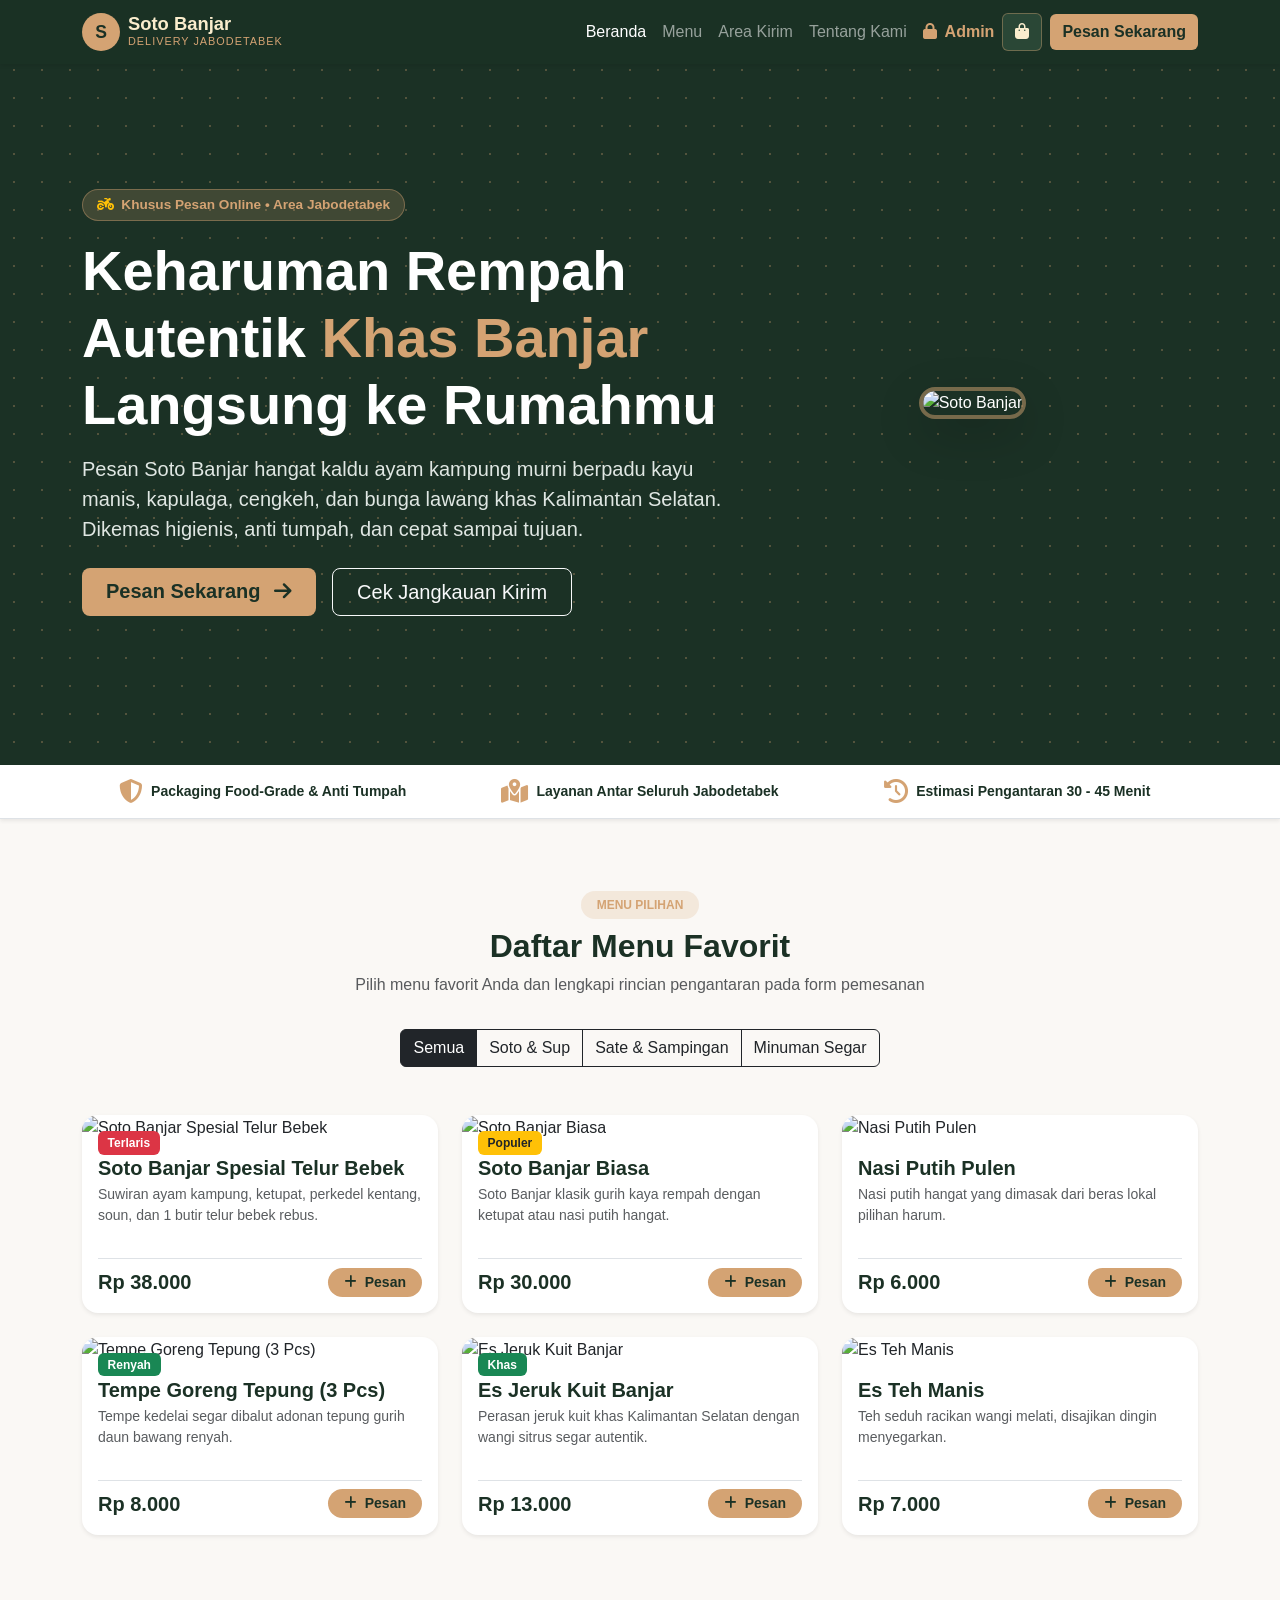
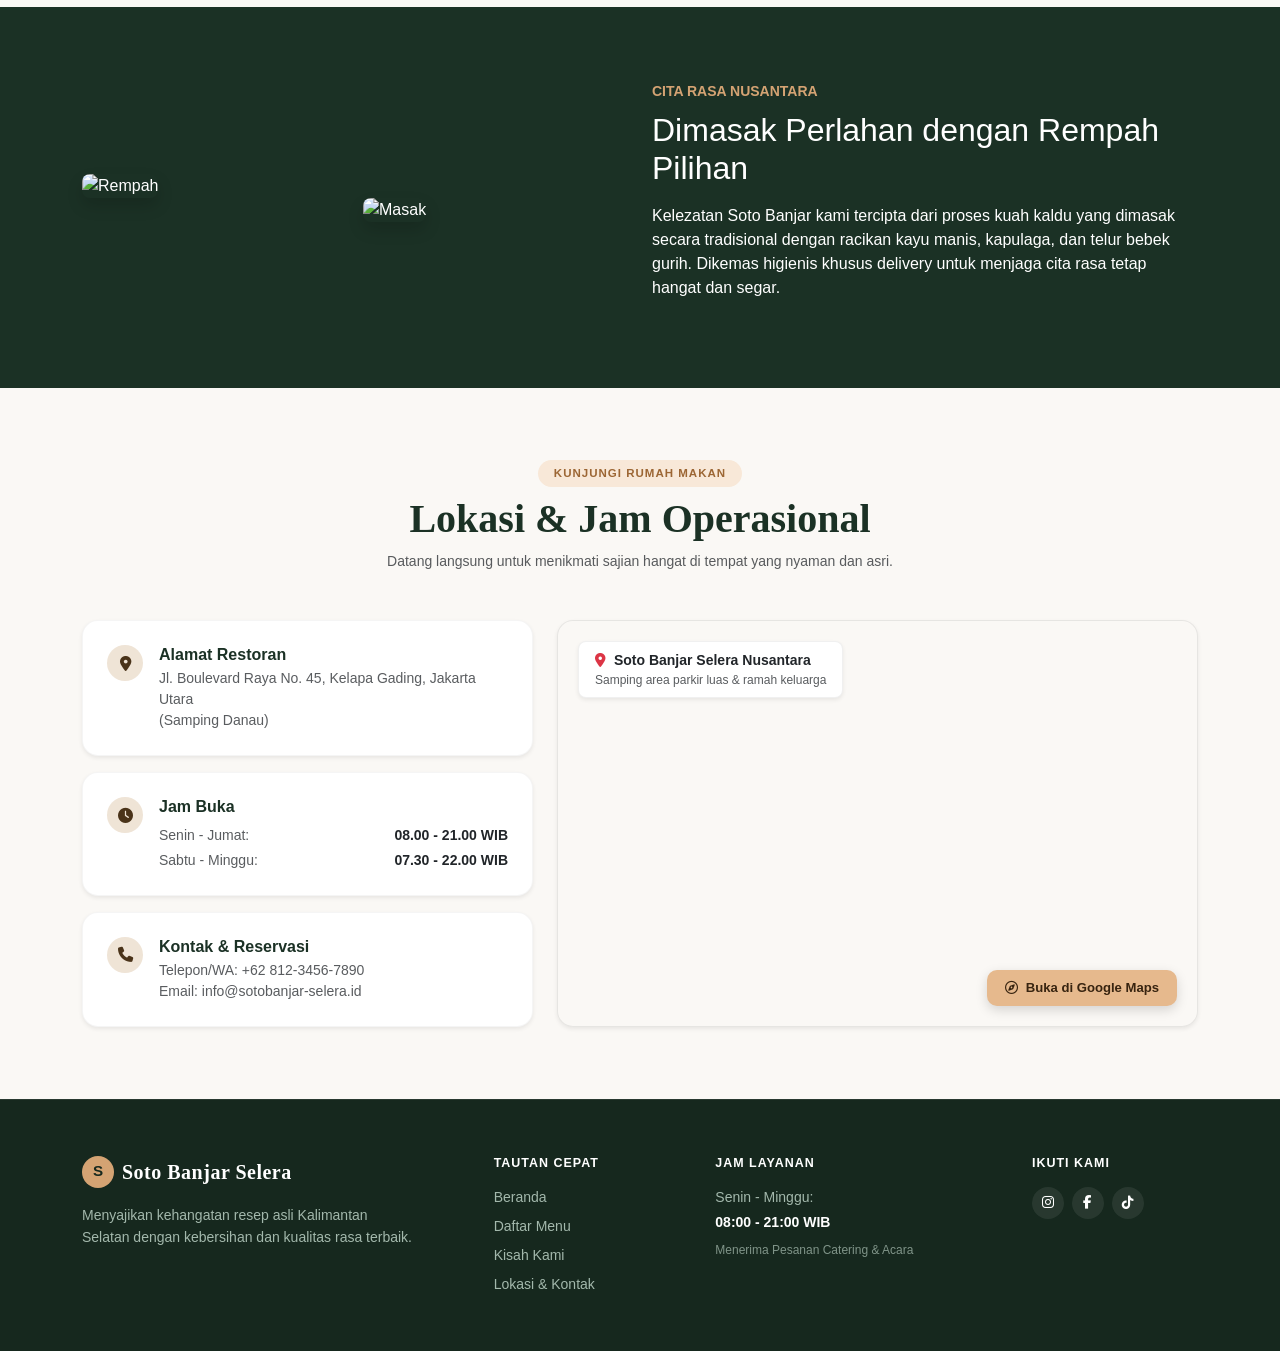
==== SotoBanjar-UTS-Kelompok5/customer/index.html @ 15393f96 "feat: menambahkan section lokasi resto, jam buka, dan footer informasi" ====
<!DOCTYPE html>
<html lang="id">
<head>
    <meta charset="UTF-8">
    <meta name="viewport" content="width=device-width, initial-scale=1.0">
    <title>Soto Banjar Selera Nusantara - Delivery Online Jabodetabek</title>
    <link href="https://cdn.jsdelivr.net/npm/bootstrap@5.3.3/dist/css/bootstrap.min.css" rel="stylesheet">
    <link rel="stylesheet" href="https://cdnjs.cloudflare.com/ajax/libs/font-awesome/6.4.0/css/all.min.css">
    <link rel="stylesheet" href="style.css">
</head>
<body>

    <!-- Navigation -->
    <nav class="navbar navbar-expand-lg navbar-dark fixed-top custom-navbar shadow-sm">
        <div class="container">
            <a class="navbar-brand d-flex align-items-center gap-2" href="#">
                <span class="brand-avatar">S</span>
                <div>
                    <span class="d-block brand-title">Soto Banjar</span>
                    <span class="d-block brand-subtitle">Delivery Jabodetabek</span>
                </div>
            </a>
            
            <div class="d-flex align-items-center gap-2 order-lg-last">
                <button id="cart-toggle-btn" class="btn btn-cart position-relative" title="Lihat Keranjang Pesanan">
                    <i class="fa-solid fa-bag-shopping"></i>
                    <span id="cart-count-badge" class="position-absolute top-0 start-100 translate-middle badge rounded-pill bg-danger d-none">0</span>
                </button>
                <a href="#menu" class="btn btn-gold d-none d-sm-inline-block">Pesan Sekarang</a>
                <button class="navbar-toggler" type="button" data-bs-toggle="collapse" data-bs-target="#navMenu">
                    <span class="navbar-toggler-icon"></span>
                </button>
            </div>

            <div class="collapse navbar-collapse" id="navMenu">
                <ul class="navbar-nav ms-auto mb-2 mb-lg-0">
                    <li class="nav-item"><a class="nav-link active" href="#home">Beranda</a></li>
                    <li class="nav-item"><a class="nav-link" href="#menu">Menu</a></li>
                    <li class="nav-item"><a class="nav-link" href="#area-pengiriman">Area Kirim</a></li>
                    <li class="nav-item"><a class="nav-link" href="#tentang">Tentang Kami</a></li>
                    <li class="nav-item"><a class="nav-link btn-admin-link" href="../admin/index.html"><i class="fa-solid fa-lock me-1"></i> Admin</a></li>
                </ul>
            </div>
        </div>
    </nav>

    <!-- Header -->
    <section id="home" class="header-section text-white d-flex align-items-center">
        <div class="container text-center text-lg-start">
            <div class="row align-items-center gy-5">
                <div class="col-lg-7">
                    <span class="badge badge-tag mb-3">
                        <i class="fa-solid fa-motorcycle me-1 text-warning"></i> Khusus Pesan Online • Area Jabodetabek
                    </span>
                    <h1 class="display-4 fw-bold mb-3 header-title">Keharuman Rempah Autentik <span class="text-gold">Khas Banjar</span> Langsung ke Rumahmu</h1>
                    <p class="lead mb-4 header-desc">Pesan Soto Banjar hangat kaldu ayam kampung murni berpadu kayu manis, kapulaga, cengkeh, dan bunga lawang khas Kalimantan Selatan. Dikemas higienis, anti tumpah, dan cepat sampai tujuan.</p>
                    <div class="d-flex flex-column flex-sm-row gap-3 justify-content-center justify-content-lg-start">
                        <a href="#menu" class="btn btn-gold btn-lg px-4">Pesan Sekarang <i class="fa-solid fa-arrow-right ms-2"></i></a>
                        <a href="#area-pengiriman" class="btn btn-outline-light btn-lg px-4">Cek Jangkauan Kirim</a>
                    </div>
                </div>
                <div class="col-lg-5 text-center">
                    <div class="header-img-box position-relative d-inline-block">
                        <img src="https://images.unsplash.com/photo-1541832676-9b763b0239ab?auto=format&fit=crop&w=800&q=80" alt="Soto Banjar" class="img-fluid rounded-4 shadow-lg header-img">
                    </div>
                </div>
            </div>
        </div>
    </section>

    <!-- Info Banner Pengiriman -->
    <section id="area-pengiriman" class="bg-white py-3 border-bottom shadow-sm">
        <div class="container">
            <div class="row g-3 text-center align-items-center">
                <div class="col-md-4">
                    <div class="d-flex align-items-center justify-content-center gap-2 text-dark-green">
                        <i class="fa-solid fa-shield-halved fa-xl text-gold"></i>
                        <span class="fw-semibold small">Packaging Food-Grade & Anti Tumpah</span>
                    </div>
                </div>
                <div class="col-md-4">
                    <div class="d-flex align-items-center justify-content-center gap-2 text-dark-green">
                        <i class="fa-solid fa-map-location-dot fa-xl text-gold"></i>
                        <span class="fw-semibold small">Layanan Antar Seluruh Jabodetabek</span>
                    </div>
                </div>
                <div class="col-md-4">
                    <div class="d-flex align-items-center justify-content-center gap-2 text-dark-green">
                        <i class="fa-solid fa-clock-rotate-left fa-xl text-gold"></i>
                        <span class="fw-semibold small">Estimasi Pengantaran 30 - 45 Menit</span>
                    </div>
                </div>
            </div>
        </div>
    </section>

    <!-- Menu -->
    <section id="menu" class="py-5">
        <div class="container py-4">
            <div class="text-center mb-5">
                <span class="badge bg-gold-subtle text-gold text-uppercase px-3 py-2 rounded-pill fw-bold">Menu Pilihan</span>
                <h2 class="section-title mt-2">Daftar Menu Favorit</h2>
                <p class="text-muted">Pilih menu favorit Anda dan lengkapi rincian pengantaran pada form pemesanan</p>
                
                <!-- Filter Kategori -->
                <div class="btn-group mt-3 flex-wrap" id="filter-tabs">
                    <button class="btn btn-outline-dark active" data-category="all">Semua</button>
                    <button class="btn btn-outline-dark" data-category="soto">Soto & Sup</button>
                    <button class="btn btn-outline-dark" data-category="sampingan">Sate & Sampingan</button>
                    <button class="btn btn-outline-dark" data-category="minuman">Minuman Segar</button>
                </div>
            </div>

            <!-- Kontainer Menu (Item di-render di script.js) -->
            <div class="row g-4" id="menu-grid">
                <!-- Render di JS -->
            </div>
        </div>
    </section>

    <!-- Tentang Kami -->
    <section id="tentang" class="py-5 bg-dark-green text-white">
        <div class="container py-4">
            <div class="row align-items-center gy-4">
                <div class="col-lg-6">
                    <div class="row g-3">
                        <div class="col-6">
                            <img src="https://images.unsplash.com/photo-1596797038530-2c107229654b?auto=format&fit=crop&w=600&q=80" class="img-fluid rounded-3 shadow" alt="Rempah">
                        </div>
                        <div class="col-6 pt-4">
                            <img src="https://images.unsplash.com/photo-1569718212165-3a8278d5f624?auto=format&fit=crop&w=600&q=80" class="img-fluid rounded-3 shadow" alt="Masak">
                        </div>
                    </div>
                </div>
                <div class="col-lg-6">
                    <span class="text-gold text-uppercase fw-bold small">Cita Rasa Nusantara</span>
                    <h2 class="mt-2 mb-3">Dimasak Perlahan dengan Rempah Pilihan</h2>
                    <p class="text-light-subtle">Kelezatan Soto Banjar kami tercipta dari proses kuah kaldu yang dimasak secara tradisional dengan racikan kayu manis, kapulaga, dan telur bebek gurih. Dikemas higienis khusus delivery untuk menjaga cita rasa tetap hangat dan segar.</p>
                </div>
            </div>
        </div>
    </section>

    <div class="offcanvas offcanvas-end" tabindex="-1" id="cartDrawer" style="width: 480px; max-width: 100vw;">
        <div class="offcanvas-header bg-dark-green text-white">
            <h5 class="offcanvas-title d-flex align-items-center gap-2">
                <i class="fa-solid fa-motorcycle text-gold"></i> Form Pemesanan & Pengiriman
            </h5>
            <button type="button" class="btn-close btn-close-white" data-bs-dismiss="offcanvas"></button>
        </div>
        
        <div class="offcanvas-body d-flex flex-column p-3">
            <!-- Alert Khusus Jabodetabek -->
            <div class="alert alert-warning py-2 px-3 small d-flex align-items-center mb-3">
                <i class="fa-solid fa-circle-info text-warning me-2 fa-lg"></i>
                <div>Layanan khusus <strong>Delivery Online (Jabodetabek)</strong>. Tidak melayani makan di tempat.</div>
            </div>

            <!-- Item Keranjang -->
            <h6 class="fw-bold text-dark-green mb-2"><i class="fa-solid fa-receipt me-1"></i> Rincian Menu</h6>
            <div id="cart-items-container" class="pe-1 mb-3" style="max-height: 220px; overflow-y: auto;">
                <div id="cart-empty-state" class="text-center py-4 text-muted">
                    <i class="fa-solid fa-bowl-food display-4 mb-2"></i>
                    <p>Keranjang pesanan masih kosong.</p>
                </div>
            </div>

            <!-- Form Data Pengiriman -->
            <form id="checkout-form" class="border-top pt-3">
                <h6 class="fw-bold text-dark-green mb-2"><i class="fa-solid fa-location-dot me-1 text-danger"></i> Alamat Pengantaran</h6>
                
                <div class="mb-2">
                    <label class="form-label small fw-semibold text-muted mb-1">Nama Penerima *</label>
                    <input type="text" id="cust-name" class="form-control form-control-sm" placeholder="Contoh: Budi Santoso" required>
                </div>
                
                <div class="mb-2">
                    <label class="form-label small fw-semibold text-muted mb-1">Nomor Telepon / WhatsApp *</label>
                    <input type="tel" id="cust-phone" class="form-control form-control-sm" placeholder="Contoh: 081234567890" required>
                </div>

                <div class="mb-2">
                    <label class="form-label small fw-semibold text-muted mb-1">Wilayah Pengantaran (Jabodetabek) *</label>
                    <select id="cust-city" class="form-select form-select-sm" required>
                        <option value="" disabled selected>-- Pilih Kota Pengiriman --</option>
                        <option value="Jakarta Pusat" data-ongkir="12000">Jakarta Pusat (Ongkir: Rp 12.000)</option>
                        <option value="Jakarta Barat" data-ongkir="10000">Jakarta Barat (Ongkir: Rp 10.000)</option>
                        <option value="Jakarta Selatan" data-ongkir="14000">Jakarta Selatan (Ongkir: Rp 14.000)</option>
                        <option value="Jakarta Timur" data-ongkir="14000">Jakarta Timur (Ongkir: Rp 14.000)</option>
                        <option value="Jakarta Utara" data-ongkir="10000">Jakarta Utara (Ongkir: Rp 10.000)</option>
                        <option value="Bogor" data-ongkir="24000">Bogor (Kota / Kab) (Ongkir: Rp 24.000)</option>
                        <option value="Depok" data-ongkir="18000">Depok (Ongkir: Rp 18.000)</option>
                        <option value="Tangerang" data-ongkir="15000">Tangerang Kota (Ongkir: Rp 15.000)</option>
                        <option value="Tangerang Selatan" data-ongkir="16000">Tangerang Selatan (Ongkir: Rp 16.000)</option>
                        <option value="Bekasi" data-ongkir="18000">Bekasi (Kota / Kab) (Ongkir: Rp 18.000)</option>
                    </select>
                </div>

                <div class="mb-2">
                    <label class="form-label small fw-semibold text-muted mb-1">Alamat Lengkap *</label>
                    <textarea id="cust-address" rows="2" class="form-control form-control-sm" placeholder="Nama Jalan, No. Rumah, RT/RW, Kelurahan, Kecamatan" required></textarea>
                </div>

                <div class="mb-3">
                    <label class="form-label small fw-semibold text-muted mb-1">Patokan / Catatan Driver (Opsional)</label>
                    <input type="text" id="cust-note" class="form-control form-control-sm" placeholder="Contoh: Pagar hitam depan musholla / Titip di lobby">
                </div>

                <!-- Pembayaran -->
                <h6 class="fw-bold text-dark-green mb-2"><i class="fa-solid fa-wallet me-1"></i> Metode Pembayaran</h6>
                <div class="mb-3">
                    <select id="cust-payment" class="form-select form-select-sm">
                        <option value="Tunai / COD">Tunai saat Pesanan Tiba (COD)</option>
                        <option value="QRIS">QRIS (Gopay, OVO, Dana, ShopeePay, BCA)</option>
                        <option value="Transfer Bank BCA">Transfer Bank BCA Virtual Account</option>
                        <option value="Transfer Bank Mandiri">Transfer Bank Mandiri</option>
                    </select>
                </div>

                <!-- Perhitungan Biaya -->
                <div class="bg-light p-3 rounded-3 mb-3 border">
                    <div class="d-flex justify-content-between small text-muted mb-1">
                        <span>Subtotal Makanan</span>
                        <span id="cart-subtotal">Rp 0</span>
                    </div>
                    <div class="d-flex justify-content-between small text-muted mb-1">
                        <span>Biaya Ongkos Kirim</span>
                        <span id="cart-ongkir">Rp 0</span>
                    </div>
                    <div class="d-flex justify-content-between small text-muted mb-2">
                        <span>Biaya Layanan & Pengemasan</span>
                        <span id="cart-service">Rp 2.000</span>
                    </div>
                    <div class="d-flex justify-content-between fw-bold h5 text-dark-green border-top pt-2 mb-0">
                        <span>Total Pembayaran</span>
                        <span id="cart-total">Rp 0</span>
                    </div>
                </div>

                <button type="submit" id="place-order-btn" class="btn btn-gold w-100 py-2 fw-bold shadow-sm">
                    <i class="fa-solid fa-paper-plane me-2"></i> Konfirmasi & Pesan Sekarang
                </button>
            </form>
        </div>
    </div>

    <!-- Struk Online -->
    <div class="modal fade" id="orderSuccessModal" tabindex="-1" aria-hidden="true" data-bs-backdrop="static">
        <div class="modal-dialog modal-dialog-centered">
            <div class="modal-content border-0 shadow">
                <div class="modal-body text-center p-4">
                    <div class="text-success mb-3">
                        <i class="fa-solid fa-circle-check display-3"></i>
                    </div>
                    <h4 class="fw-bold text-dark-green">Pesanan Berhasil Diterima!</h4>
                    <p class="text-muted small">Nomor Order: <strong id="modal-order-id" class="text-dark">#SBN-0000</strong></p>
                    
                    <div class="border rounded-3 p-3 bg-light text-start small mb-3">
                        <div class="d-flex justify-content-between mb-1">
                            <span class="text-muted">Nama:</span>
                            <span class="fw-bold" id="modal-cust-name">-</span>
                        </div>
                        <div class="d-flex justify-content-between mb-1">
                            <span class="text-muted">No. Telepon:</span>
                            <span class="fw-bold" id="modal-cust-phone">-</span>
                        </div>
                        <div class="d-flex justify-content-between mb-1">
                            <span class="text-muted">Kota:</span>
                            <span class="fw-bold" id="modal-cust-city">-</span>
                        </div>
                        <div class="mb-1">
                            <span class="text-muted d-block">Alamat Pengiriman:</span>
                            <span class="fw-semibold" id="modal-cust-address">-</span>
                        </div>
                        <div class="d-flex justify-content-between mb-1 border-top pt-1">
                            <span class="text-muted">Metode Pembayaran:</span>
                            <span class="fw-bold text-success" id="modal-cust-payment">-</span>
                        </div>
                        <div class="d-flex justify-content-between border-top pt-1 mt-1">
                            <span class="fw-bold">Total Pembayaran:</span>
                            <span class="fw-bold text-dark-green" id="modal-total-pay">-</span>
                        </div>
                    </div>

                    <div class="alert alert-info py-2 small mb-3">
                        <i class="fa-solid fa-person-biking me-1"></i> Dapur kami sedang menyiapkan pesanan Anda dan driver akan segera menghubungi via telepon/SMS.
                    </div>

                    <button type="button" class="btn btn-dark-green text-white w-100 py-2 fw-semibold" data-bs-dismiss="modal">
                        Selesai & Kembali ke Menu
                    </button>
                </div>
            </div>
        </div>
    </div>

    <!-- Notifikasi Pesanan Masuk -->
    <div class="toast-container position-fixed bottom-0 end-0 p-3">
        <div id="actionToast" class="toast align-items-center text-white bg-dark-green border-0" role="alert">
            <div class="d-flex">
                <div class="toast-body" id="toastMessage"></div>
                <button type="button" class="btn-close btn-close-white me-2 m-auto" data-bs-dismiss="toast"></button>
            </div>
        </div>
    </div>

    <!-- Lokasi & Jam Operasional -->
    <section id="lokasi" class="location-section py-5">
        <div class="container py-4">
            <!-- Header Lokasi -->
            <div class="text-center mb-5">
                <span class="badge badge-pill-subtle text-uppercase px-3 py-2 rounded-pill fw-bold">KUNJUNGI RUMAH MAKAN</span>
                <h2 class="display-6 fw-bold mt-2 section-heading-custom">Lokasi & Jam Operasional</h2>
                <p class="text-muted small">Datang langsung untuk menikmati sajian hangat di tempat yang nyaman dan asri.</p>
            </div>

            <div class="row g-4 align-items-stretch">
                <!-- 3 kolom kiri -->
                <div class="col-lg-5 d-flex flex-column gap-3 justify-content-between">
                    <!-- Alamat -->
                    <div class="info-card p-3 p-md-4 shadow-sm rounded-4 border-0 bg-white d-flex align-items-start gap-3">
                        <div class="icon-circle">
                            <i class="fa-solid fa-location-dot"></i>
                        </div>
                        <div>
                            <h6 class="fw-bold mb-1 title-text">Alamat Restoran</h6>
                            <p class="text-muted small mb-0">Jl. Boulevard Raya No. 45, Kelapa Gading, Jakarta Utara<br>(Samping Danau)</p>
                        </div>
                    </div>

                    <!-- Jam Buka -->
                    <div class="info-card p-3 p-md-4 shadow-sm rounded-4 border-0 bg-white d-flex align-items-start gap-3">
                        <div class="icon-circle">
                            <i class="fa-solid fa-clock"></i>
                        </div>
                        <div class="flex-grow-1">
                            <h6 class="fw-bold mb-2 title-text">Jam Buka</h6>
                            <div class="d-flex justify-content-between small text-muted mb-1">
                                <span>Senin - Jumat:</span>
                                <span class="fw-semibold text-dark">08.00 - 21.00 WIB</span>
                            </div>
                            <div class="d-flex justify-content-between small text-muted">
                                <span>Sabtu - Minggu:</span>
                                <span class="fw-semibold text-dark">07.30 - 22.00 WIB</span>
                            </div>
                        </div>
                    </div>

                    <!-- Kontak & Reservasi -->
                    <div class="info-card p-3 p-md-4 shadow-sm rounded-4 border-0 bg-white d-flex align-items-start gap-3">
                        <div class="icon-circle">
                            <i class="fa-solid fa-phone"></i>
                        </div>
                        <div>
                            <h6 class="fw-bold mb-1 title-text">Kontak & Reservasi</h6>
                            <div class="text-muted small">Telepon/WA: +62 812-3456-7890</div>
                            <div class="text-muted small">Email: info@sotobanjar-selera.id</div>
                        </div>
                    </div>
                </div>

                <!-- Peta / Gambar Preview dengan Badge & Tombol Google Maps -->
                <div class="col-lg-7">
                    <div class="map-preview-card h-100 rounded-4 shadow-sm position-relative overflow-hidden">
                        <!-- Floating Badge Kiri Atas -->
                        <div class="map-floating-badge p-2 px-3 rounded-3 shadow-sm bg-white position-absolute">
                            <div class="fw-bold small text-dark"><i class="fa-solid fa-location-dot text-danger me-1"></i> Soto Banjar Selera Nusantara</div>
                            <div class="text-muted extra-small">Samping area parkir luas & ramah keluarga</div>
                        </div>

                        <!-- Tombol Kanan Bawah Google Maps -->
                        <a href="https://maps.google.com" target="_blank" class="btn btn-gmaps-custom position-absolute">
                            <i class="fa-regular fa-compass me-1"></i> Buka di Google Maps
                        </a>
                    </div>
                </div>
            </div>
        </div>
    </section>

    <!-- Footer -->
    <footer class="main-footer py-5 text-white">
        <div class="container py-2">
            <div class="row g-4 justify-content-between">
                <!-- Brand & Keterangan -->
                <div class="col-lg-4 col-md-6">
                    <div class="d-flex align-items-center gap-2 mb-3">
                        <div class="footer-avatar">S</div>
                        <h5 class="fw-bold mb-0 text-white font-serif">Soto Banjar Selera</h5>
                    </div>
                    <p class="footer-desc small text-light-green mb-0 pe-lg-4">
                        Menyajikan kehangatan resep asli Kalimantan Selatan dengan kebersihan dan kualitas rasa terbaik.
                    </p>
                </div>

                <!-- Tautan seperti navigasi -->
                <div class="col-lg-2 col-md-6 col-6">
                    <h6 class="footer-title fw-bold text-uppercase mb-3">Tautan Cepat</h6>
                    <ul class="list-unstyled footer-links small mb-0 d-flex flex-column gap-2">
                        <li><a href="#home">Beranda</a></li>
                        <li><a href="#menu">Daftar Menu</a></li>
                        <li><a href="#tentang">Kisah Kami</a></li>
                        <li><a href="#lokasi">Lokasi & Kontak</a></li>
                    </ul>
                </div>

                <!-- Jam Layanan -->
                <div class="col-lg-3 col-md-6 col-6">
                    <h6 class="footer-title fw-bold text-uppercase mb-3">Jam Layanan</h6>
                    <div class="small text-light-green">
                        <p class="mb-1">Senin - Minggu:</p>
                        <p class="fw-bold text-white mb-2">08:00 - 21:00 WIB</p>
                        <p class="mb-0 extra-small opacity-75">Menerima Pesanan Catering & Acara</p>
                    </div>
                </div>

                <!-- Medsos -->
                <div class="col-lg-2 col-md-6">
                    <h6 class="footer-title fw-bold text-uppercase mb-3">Ikuti Kami</h6>
                    <div class="d-flex gap-2">
                        <a href="#" class="social-btn" title="Instagram"><i class="fa-brands fa-instagram"></i></a>
                        <a href="#" class="social-btn" title="Facebook"><i class="fa-brands fa-facebook-f"></i></a>
                        <a href="#" class="social-btn" title="TikTok"><i class="fa-brands fa-tiktok"></i></a>
                    </div>
                </div>
            </div>
        </div>
    </footer>

    <script src="https://cdn.jsdelivr.net/npm/bootstrap@5.3.3/dist/js/bootstrap.bundle.min.js"></script>
    <script src="script.js"></script>
</body>
</html>
---- SotoBanjar-UTS-Kelompok5/customer/style.css ----
/* Color Palette & Font Setup */
:root {
    --brand-dark-green: #1B3125;
    --brand-green: #2A4736;
    --brand-gold: #D4A373;
    --brand-cream: #FAEDCD;
    --brand-light: #FAF8F5;
}

body {
    background-color: var(--brand-light);
    font-family: -apple-system, BlinkMacSystemFont, "Segoe UI", Roboto, "Helvetica Neue", Arial, sans-serif;
    color: #2b2b2b;
}

/* Backgrounds & Text */
.bg-dark-green {
    background-color: var(--brand-dark-green) !important;
}

.text-dark-green {
    color: var(--brand-dark-green) !important;
}

.text-gold {
    color: var(--brand-gold) !important;
}

.bg-gold-subtle {
    background-color: rgba(212, 163, 115, 0.2);
}

/* Navigation */
.custom-navbar {
    background-color: rgba(27, 49, 37, 0.96);
    backdrop-filter: blur(8px);
}

.brand-avatar {
    width: 38px;
    height: 38px;
    border-radius: 50%;
    background-color: var(--brand-gold);
    color: var(--brand-dark-green);
    display: inline-flex;
    align-items: center;
    justify-content: center;
    font-weight: bold;
    font-size: 1.1rem;
}

.brand-title {
    font-size: 1.15rem;
    font-weight: 700;
    line-height: 1;
    color: var(--brand-cream);
}

.brand-subtitle {
    font-size: 0.68rem;
    letter-spacing: 1px;
    text-transform: uppercase;
    color: var(--brand-gold);
}

.btn-admin-link {
    color: var(--brand-gold) !important;
    font-weight: 600;
}

/* Header */
.header-section {
    min-height: 85vh;
    padding-top: 110px;
    padding-bottom: 70px;
    background-color: var(--brand-dark-green);
    background-image: radial-gradient(rgba(212, 163, 115, 0.3) 0.75px, transparent 0.75px);
    background-size: 28px 28px;
}

.header-title {
    line-height: 1.2;
}

.header-desc {
    color: #e0e7e3;
    font-weight: 300;
}

.badge-tag {
    background-color: rgba(212, 163, 115, 0.2);
    border: 1px solid rgba(212, 163, 115, 0.4);
    color: var(--brand-gold);
    font-size: 0.85rem;
    padding: 0.5rem 0.85rem;
    border-radius: 50rem;
}

.header-img {
    border: 4px solid rgba(212, 163, 115, 0.5);
    max-height: 420px;
    width: 100%;
    object-fit: cover;
}

/* Buttons */
.btn-gold {
    background-color: var(--brand-gold);
    color: var(--brand-dark-green);
    font-weight: 700;
    border: none;
    transition: all 0.2s ease;
}

.btn-gold:hover, .btn-gold:focus {
    background-color: #c49260;
    color: #ffffff;
}

.btn-dark-green {
    background-color: var(--brand-dark-green);
    border-color: var(--brand-dark-green);
}

.btn-dark-green:hover, .btn-dark-green:focus {
    background-color: var(--brand-green);
    border-color: var(--brand-green);
    color: #ffffff;
}

.btn-cart {
    background-color: var(--brand-green);
    color: var(--brand-cream);
    border: 1px solid rgba(212, 163, 115, 0.4);
    transition: all 0.2s ease;
}

.btn-cart:hover {
    background-color: var(--brand-gold);
    color: var(--brand-dark-green);
}

/* Menu */
.menu-card {
    transition: transform 0.2s ease, box-shadow 0.2s ease;
    background-color: #ffffff;
}

.menu-card:hover {
    transform: translateY(-4px);
    box-shadow: 0 10px 25px rgba(0, 0, 0, 0.08) !important;
}

.menu-img {
    height: 195px;
    object-fit: cover;
}

.card-badge {
    position: absolute;
    top: 10px;
    left: 10px;
    font-size: 0.75rem;
    padding: 0.35rem 0.6rem;
    border-radius: 6px;
}

.section-title {
    font-weight: 800;
    color: var(--brand-dark-green);
}

/* Lokasi dan Jam Operasional */
.location-section {
    background-color: #FAF8F5;
}

.badge-pill-subtle {
    background-color: #F8E8D8;
    color: #9C6634;
    font-size: 0.72rem;
    letter-spacing: 1px;
}

.section-heading-custom {
    font-family: 'Playfair Display', serif, -apple-system;
    color: #1B3125;
}

.info-card {
    transition: transform 0.2s ease, box-shadow 0.2s ease;
    border: 1px solid rgba(0, 0, 0, 0.04) !important;
}

.info-card:hover {
    transform: translateY(-2px);
    box-shadow: 0 8px 20px rgba(0, 0, 0, 0.06) !important;
}

.icon-circle {
    width: 36px;
    height: 36px;
    border-radius: 50%;
    background-color: #EFE4D6;
    color: #4A3319;
    display: flex;
    align-items: center;
    justify-content: center;
    font-size: 0.95rem;
    flex-shrink: 0;
}

.title-text {
    color: #1B3125;
}

.extra-small {
    font-size: 0.75rem;
}

/* Map Preview */
.map-preview-card {
    min-height: 340px;
    background: url('https://images.unsplash.com/photo-1524661135-423995f22d0b?auto=format&fit=crop&w=1200&q=80') center/cover no-repeat;
    border: 1px solid rgba(0, 0, 0, 0.08);
}

.map-floating-badge {
    top: 20px;
    left: 20px;
    border: 1px solid rgba(0, 0, 0, 0.06);
    max-width: 80%;
}

.btn-gmaps-custom {
    bottom: 20px;
    right: 20px;
    background-color: #E6B98D;
    color: #382410;
    font-size: 0.82rem;
    font-weight: 700;
    padding: 8px 18px;
    border-radius: 10px;
    box-shadow: 0 4px 12px rgba(0, 0, 0, 0.15);
    border: none;
    transition: all 0.2s ease;
    text-decoration: none;
}

.btn-gmaps-custom:hover {
    background-color: #d8a674;
    color: #201306;
    transform: translateY(-2px);
}

/* Footer */
.main-footer {
    background-color: #16281E !important;
    border-top: 1px solid rgba(255, 255, 255, 0.08);
}

.footer-avatar {
    width: 32px;
    height: 32px;
    border-radius: 50%;
    background-color: #D4A373;
    color: #16281E;
    display: flex;
    align-items: center;
    justify-content: center;
    font-weight: 800;
    font-size: 0.95rem;
}

.font-serif {
    font-family: 'Playfair Display', serif, -apple-system;
    letter-spacing: 0.5px;
}

.text-light-green {
    color: #A3B8AC;
}

.footer-desc {
    line-height: 1.6;
}

.footer-title {
    font-size: 0.78rem;
    letter-spacing: 1px;
    color: #ffffff;
}

.footer-links a {
    color: #A3B8AC;
    text-decoration: none;
    transition: color 0.2s ease, transform 0.2s ease;
    display: inline-block;
}

.footer-links a:hover {
    color: #D4A373;
    transform: translateX(3px);
}

/* Tombol Sosial Media */
.social-btn {
    width: 32px;
    height: 32px;
    border-radius: 50%;
    background-color: rgba(255, 255, 255, 0.08);
    color: #ffffff;
    display: inline-flex;
    align-items: center;
    justify-content: center;
    text-decoration: none;
    font-size: 0.85rem;
    transition: all 0.2s ease;
}

.social-btn:hover {
    background-color: #D4A373;
    color: #16281E;
    transform: translateY(-2px);
}
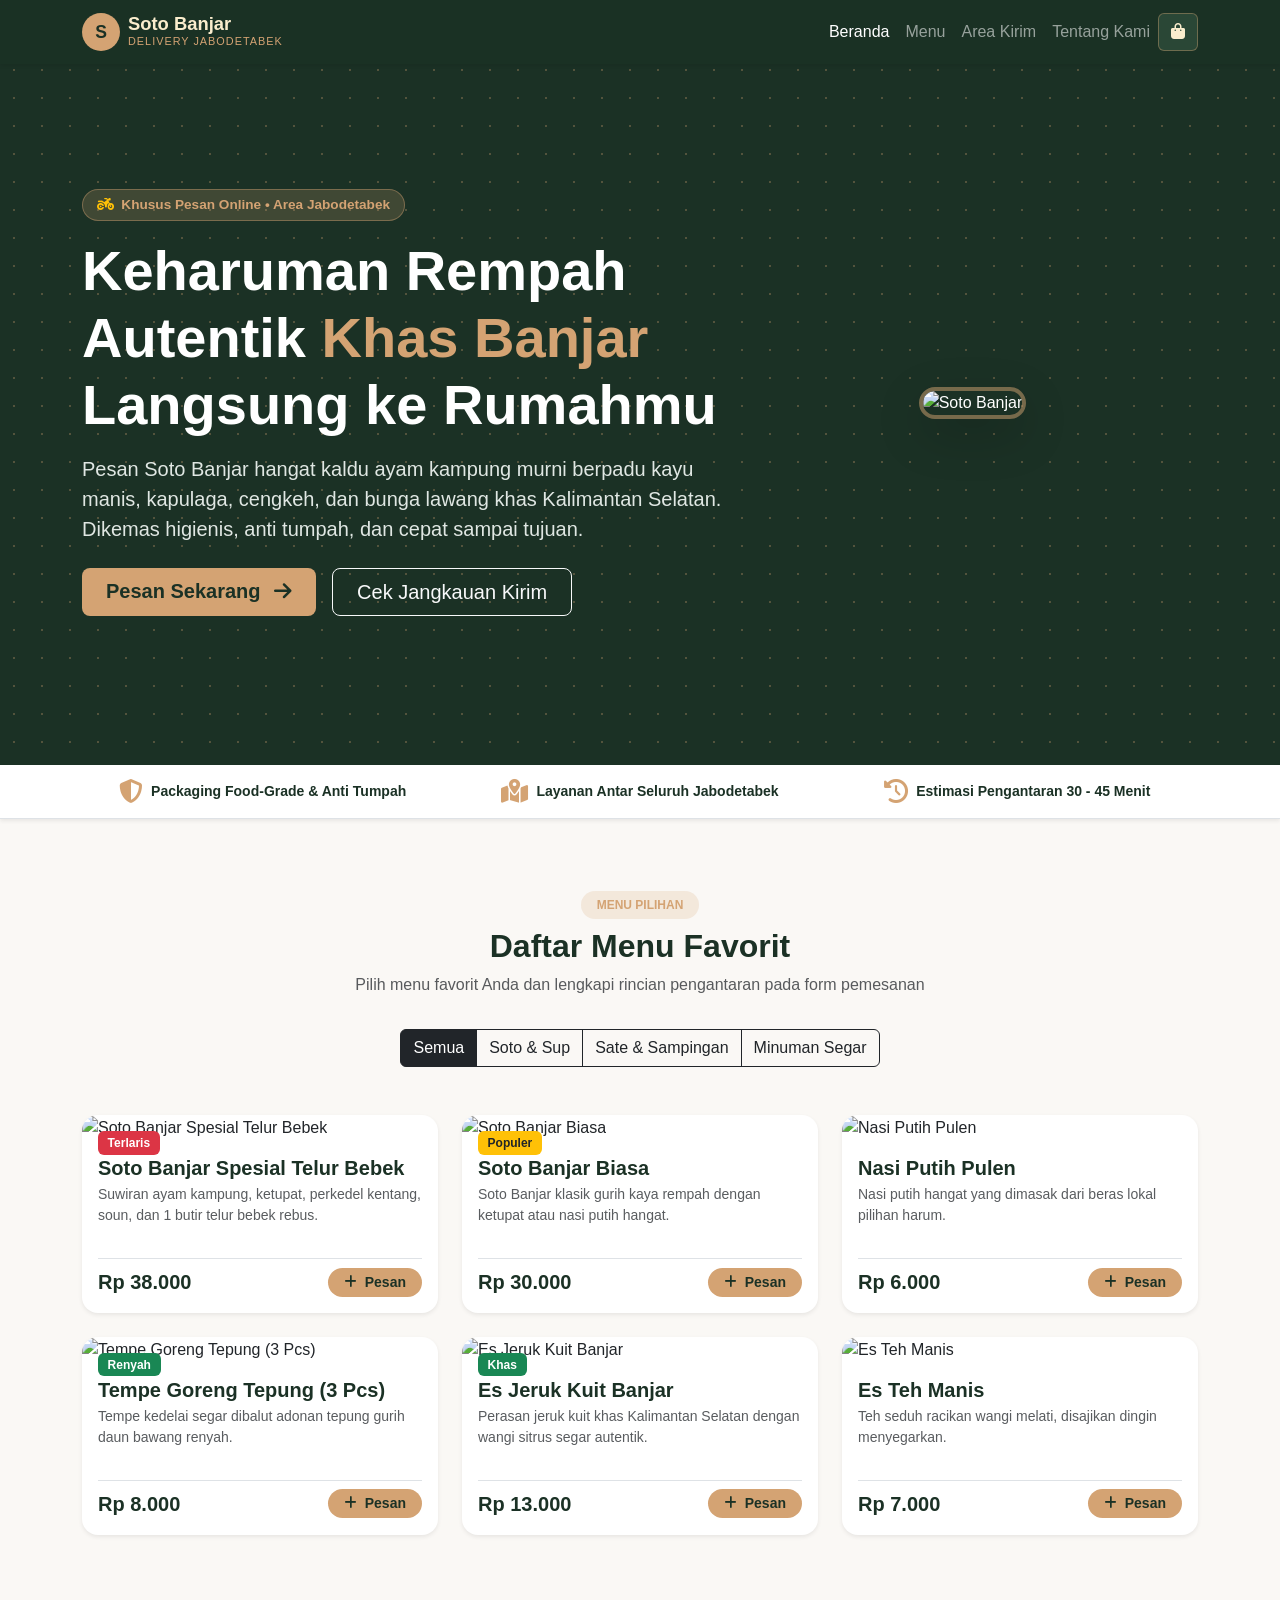
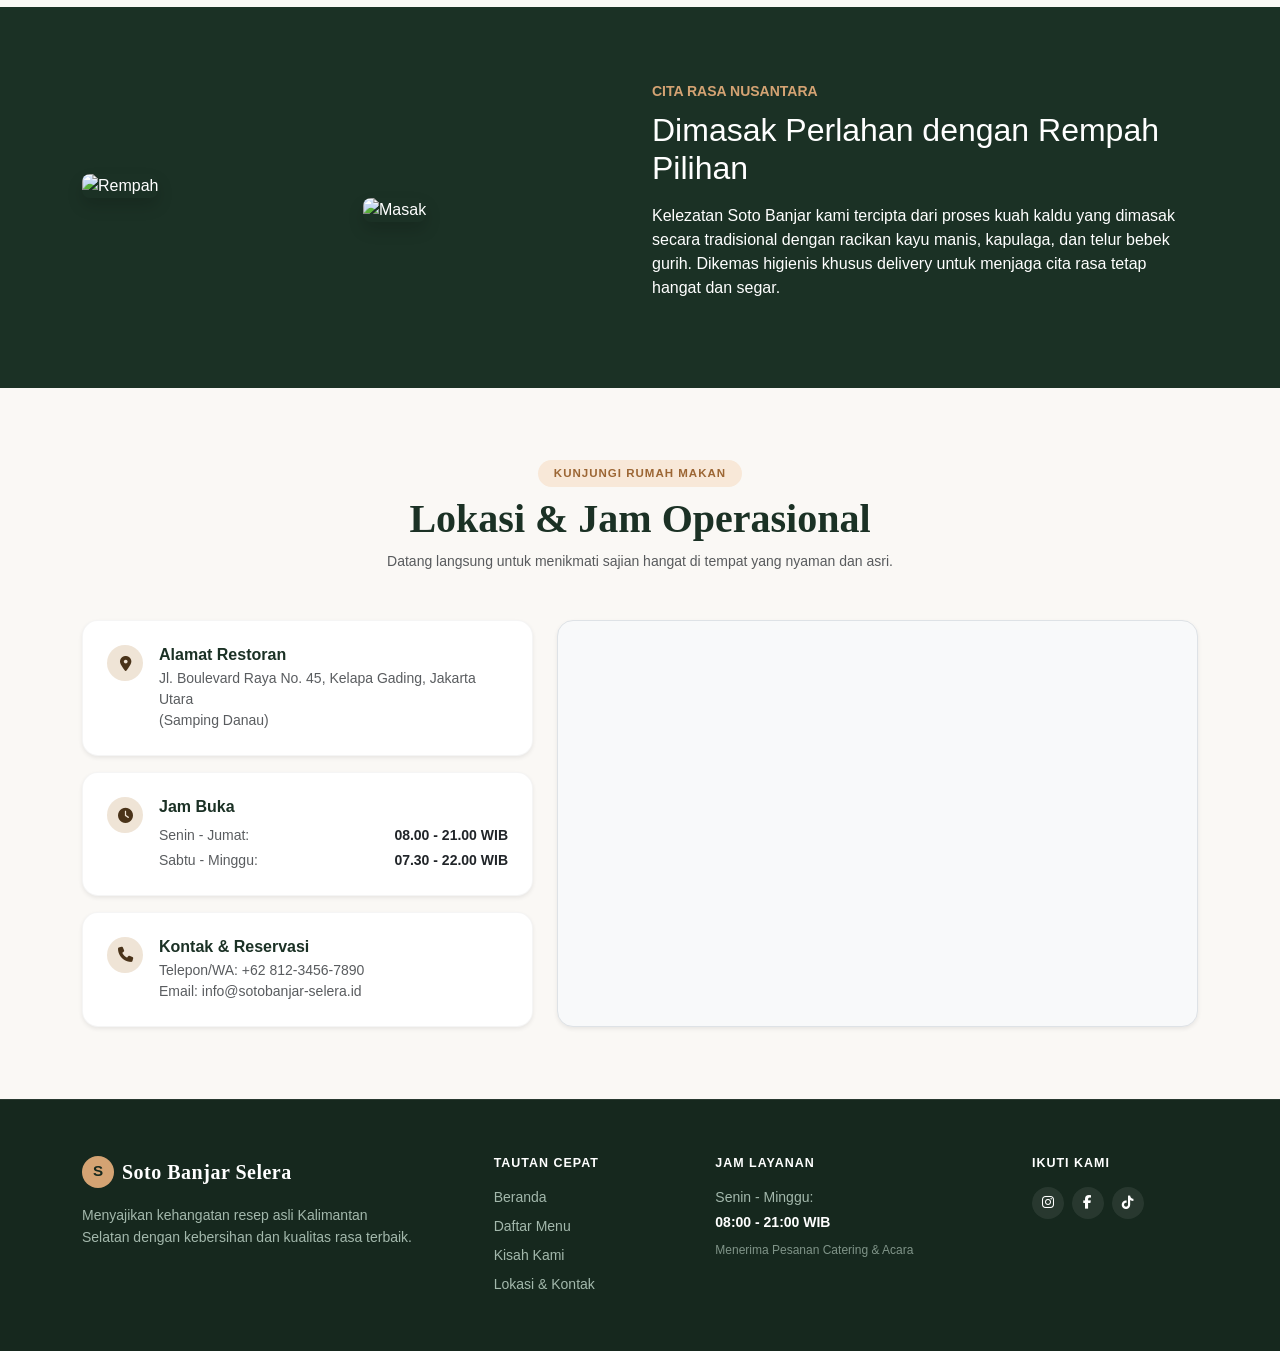
==== commit 3f460298: "menambahkan assets untuk menu dan logo" ====
--- a/SotoBanjar-UTS-Kelompok5/customer/index.html
+++ b/SotoBanjar-UTS-Kelompok5/customer/index.html
@@ -26,7 +26,6 @@
                     <i class="fa-solid fa-bag-shopping"></i>
                     <span id="cart-count-badge" class="position-absolute top-0 start-100 translate-middle badge rounded-pill bg-danger d-none">0</span>
                 </button>
-                <a href="#menu" class="btn btn-gold d-none d-sm-inline-block">Pesan Sekarang</a>
                 <button class="navbar-toggler" type="button" data-bs-toggle="collapse" data-bs-target="#navMenu">
                     <span class="navbar-toggler-icon"></span>
                 </button>
@@ -38,7 +37,6 @@
                     <li class="nav-item"><a class="nav-link" href="#menu">Menu</a></li>
                     <li class="nav-item"><a class="nav-link" href="#area-pengiriman">Area Kirim</a></li>
                     <li class="nav-item"><a class="nav-link" href="#tentang">Tentang Kami</a></li>
-                    <li class="nav-item"><a class="nav-link btn-admin-link" href="../admin/index.html"><i class="fa-solid fa-lock me-1"></i> Admin</a></li>
                 </ul>
             </div>
         </div>
@@ -210,7 +208,6 @@
                 <h6 class="fw-bold text-dark-green mb-2"><i class="fa-solid fa-wallet me-1"></i> Metode Pembayaran</h6>
                 <div class="mb-3">
                     <select id="cust-payment" class="form-select form-select-sm">
-                        <option value="Tunai / COD">Tunai saat Pesanan Tiba (COD)</option>
                         <option value="QRIS">QRIS (Gopay, OVO, Dana, ShopeePay, BCA)</option>
                         <option value="Transfer Bank BCA">Transfer Bank BCA Virtual Account</option>
                         <option value="Transfer Bank Mandiri">Transfer Bank Mandiri</option>
@@ -361,17 +358,16 @@
 
                 <!-- Peta / Gambar Preview dengan Badge & Tombol Google Maps -->
                 <div class="col-lg-7">
-                    <div class="map-preview-card h-100 rounded-4 shadow-sm position-relative overflow-hidden">
-                        <!-- Floating Badge Kiri Atas -->
-                        <div class="map-floating-badge p-2 px-3 rounded-3 shadow-sm bg-white position-absolute">
-                            <div class="fw-bold small text-dark"><i class="fa-solid fa-location-dot text-danger me-1"></i> Soto Banjar Selera Nusantara</div>
-                            <div class="text-muted extra-small">Samping area parkir luas & ramah keluarga</div>
-                        </div>
-
-                        <!-- Tombol Kanan Bawah Google Maps -->
-                        <a href="https://maps.google.com" target="_blank" class="btn btn-gmaps-custom position-absolute">
-                            <i class="fa-regular fa-compass me-1"></i> Buka di Google Maps
-                        </a>
+                    <div class="h-100 rounded-4 shadow-sm overflow-hidden border bg-light" style="min-height: 380px;">
+                        <iframe 
+                            src="https://maps.google.com/maps?q=Wisma%20Atlet%20Tower%203%20Kemayoran%20Jakarta%20Pusat&t=&z=16&ie=UTF8&iwloc=&output=embed" 
+                            width="100%" 
+                            height="100%" 
+                            style="border:0; min-height: 380px; width: 100%; display: block;" 
+                            allowfullscreen="" 
+                            loading="lazy" 
+                            referrerpolicy="no-referrer-when-downgrade">
+                        </iframe>
                     </div>
                 </div>
             </div>
--- a/SotoBanjar-UTS-Kelompok5/customer/style.css
+++ b/SotoBanjar-UTS-Kelompok5/customer/style.css
@@ -322,4 +322,18 @@
     background-color: #D4A373;
     color: #16281E;
     transform: translateY(-2px);
+}
+
+/* Wrapper Google Maps Embed Standar */
+.map-embed-wrapper {
+    position: relative;
+    min-height: 380px;
+    background-color: #f1f5f9;
+}
+
+.map-embed-wrapper iframe {
+    display: block;
+    width: 100%;
+    height: 100%;
+    min-height: 380px;
 }
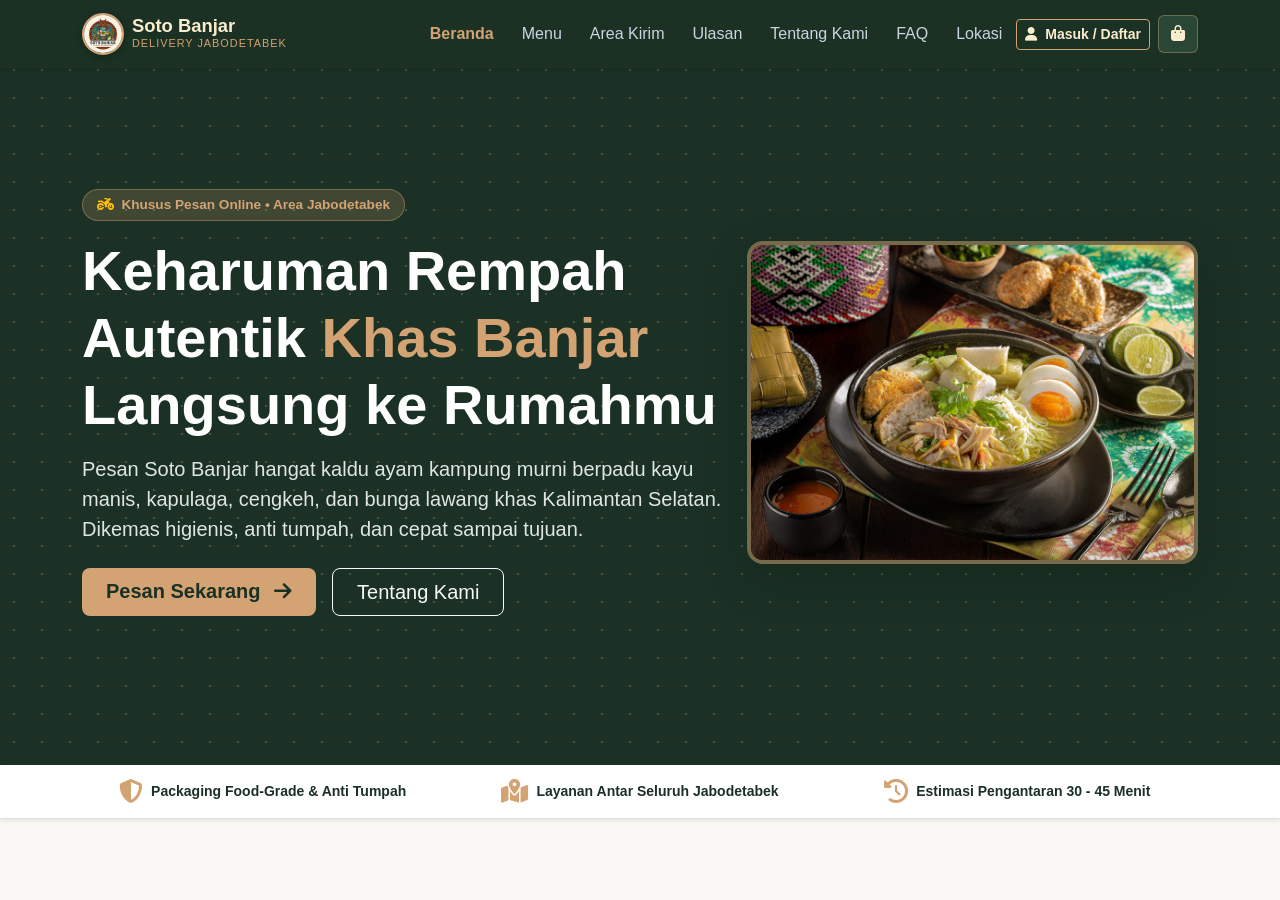
==== commit 0e306845: "feat(customer): implementasi daftar 22 menu kuliner, tab filter kategori, dan kartu produk responsif" ====
--- a/SotoBanjar-UTS-Kelompok5/customer/index.html
+++ b/SotoBanjar-UTS-Kelompok5/customer/index.html
@@ -4,6 +4,7 @@
     <meta charset="UTF-8">
     <meta name="viewport" content="width=device-width, initial-scale=1.0">
     <title>Soto Banjar Selera Nusantara - Delivery Online Jabodetabek</title>
+    <link rel="icon" type="image/jpeg" href="../assets/logo.jpeg">
     <link href="https://cdn.jsdelivr.net/npm/bootstrap@5.3.3/dist/css/bootstrap.min.css" rel="stylesheet">
     <link rel="stylesheet" href="https://cdnjs.cloudflare.com/ajax/libs/font-awesome/6.4.0/css/all.min.css">
     <link rel="stylesheet" href="style.css">
@@ -14,7 +15,7 @@
     <nav class="navbar navbar-expand-lg navbar-dark fixed-top custom-navbar shadow-sm">
         <div class="container">
             <a class="navbar-brand d-flex align-items-center gap-2" href="#">
-                <span class="brand-avatar">S</span>
+                <img src="../assets/logo.jpeg" alt="Logo Soto Banjar" class="brand-logo-img">
                 <div>
                     <span class="d-block brand-title">Soto Banjar</span>
                     <span class="d-block brand-subtitle">Delivery Jabodetabek</span>
@@ -22,12 +23,15 @@
             </a>
             
             <div class="d-flex align-items-center gap-2 order-lg-last">
+                <div id="user-nav-area">
+                    <button class="btn btn-outline-gold btn-sm" data-bs-toggle="modal" data-bs-target="#authModal">
+                        <i class="fa-solid fa-user me-1"></i> Masuk / Daftar
+                    </button>
+                </div>
+
                 <button id="cart-toggle-btn" class="btn btn-cart position-relative" title="Lihat Keranjang Pesanan">
                     <i class="fa-solid fa-bag-shopping"></i>
                     <span id="cart-count-badge" class="position-absolute top-0 start-100 translate-middle badge rounded-pill bg-danger d-none">0</span>
-                </button>
-                <button class="navbar-toggler" type="button" data-bs-toggle="collapse" data-bs-target="#navMenu">
-                    <span class="navbar-toggler-icon"></span>
                 </button>
             </div>
 
@@ -36,37 +40,44 @@
                     <li class="nav-item"><a class="nav-link active" href="#home">Beranda</a></li>
                     <li class="nav-item"><a class="nav-link" href="#menu">Menu</a></li>
                     <li class="nav-item"><a class="nav-link" href="#area-pengiriman">Area Kirim</a></li>
+                    <li class="nav-item"><a class="nav-link" href="#review">Ulasan</a></li>
                     <li class="nav-item"><a class="nav-link" href="#tentang">Tentang Kami</a></li>
+                    <li class="nav-item"><a class="nav-link" href="#faq">FAQ</a></li>
+                    <li class="nav-item"><a class="nav-link" href="#lokasi">Lokasi</a></li>
                 </ul>
             </div>
         </div>
     </nav>
 
     <!-- Header -->
-    <section id="home" class="header-section text-white d-flex align-items-center">
+    <section id="home" class="hero-section text-white d-flex align-items-center">
         <div class="container text-center text-lg-start">
             <div class="row align-items-center gy-5">
                 <div class="col-lg-7">
                     <span class="badge badge-tag mb-3">
-                        <i class="fa-solid fa-motorcycle me-1 text-warning"></i> Khusus Pesan Online • Area Jabodetabek
+                        <i class="fa-solid fa-motorcycle me-1 text-warning"></i> <span id="hero-badge-text">Khusus Pesan Online • Area Jabodetabek</span>
                     </span>
-                    <h1 class="display-4 fw-bold mb-3 header-title">Keharuman Rempah Autentik <span class="text-gold">Khas Banjar</span> Langsung ke Rumahmu</h1>
-                    <p class="lead mb-4 header-desc">Pesan Soto Banjar hangat kaldu ayam kampung murni berpadu kayu manis, kapulaga, cengkeh, dan bunga lawang khas Kalimantan Selatan. Dikemas higienis, anti tumpah, dan cepat sampai tujuan.</p>
+                    <h1 class="display-4 fw-bold mb-3 hero-title" id="hero-title-text">
+                        Keharuman Rempah Autentik <span class="text-gold">Khas Banjar</span> Langsung ke Rumahmu
+                    </h1>
+                    <p class="lead mb-4 hero-desc" id="hero-desc-text">
+                        Pesan Soto Banjar hangat kaldu ayam kampung murni berpadu kayu manis, kapulaga, cengkeh, dan bunga lawang khas Kalimantan Selatan. Dikemas higienis, anti tumpah, dan cepat sampai tujuan.
+                    </p>
                     <div class="d-flex flex-column flex-sm-row gap-3 justify-content-center justify-content-lg-start">
                         <a href="#menu" class="btn btn-gold btn-lg px-4">Pesan Sekarang <i class="fa-solid fa-arrow-right ms-2"></i></a>
-                        <a href="#area-pengiriman" class="btn btn-outline-light btn-lg px-4">Cek Jangkauan Kirim</a>
+                        <a href="#tentang" class="btn btn-outline-light btn-lg px-4">Tentang Kami</a>
                     </div>
                 </div>
                 <div class="col-lg-5 text-center">
-                    <div class="header-img-box position-relative d-inline-block">
-                        <img src="https://images.unsplash.com/photo-1541832676-9b763b0239ab?auto=format&fit=crop&w=800&q=80" alt="Soto Banjar" class="img-fluid rounded-4 shadow-lg header-img">
+                    <div class="hero-img-box position-relative d-inline-block">
+                        <img id="hero-main-img" src="../assets/header.jpg" alt="Soto Banjar" class="img-fluid rounded-4 shadow-lg hero-img">
                     </div>
                 </div>
             </div>
         </div>
     </section>
 
-    <!-- Info Banner Pengiriman -->
+    <!-- Banner Pengiriman -->
     <section id="area-pengiriman" class="bg-white py-3 border-bottom shadow-sm">
         <div class="container">
             <div class="row g-3 text-center align-items-center">
@@ -92,337 +103,6 @@
         </div>
     </section>
 
-    <!-- Menu -->
-    <section id="menu" class="py-5">
-        <div class="container py-4">
-            <div class="text-center mb-5">
-                <span class="badge bg-gold-subtle text-gold text-uppercase px-3 py-2 rounded-pill fw-bold">Menu Pilihan</span>
-                <h2 class="section-title mt-2">Daftar Menu Favorit</h2>
-                <p class="text-muted">Pilih menu favorit Anda dan lengkapi rincian pengantaran pada form pemesanan</p>
-                
-                <!-- Filter Kategori -->
-                <div class="btn-group mt-3 flex-wrap" id="filter-tabs">
-                    <button class="btn btn-outline-dark active" data-category="all">Semua</button>
-                    <button class="btn btn-outline-dark" data-category="soto">Soto & Sup</button>
-                    <button class="btn btn-outline-dark" data-category="sampingan">Sate & Sampingan</button>
-                    <button class="btn btn-outline-dark" data-category="minuman">Minuman Segar</button>
-                </div>
-            </div>
-
-            <!-- Kontainer Menu (Item di-render di script.js) -->
-            <div class="row g-4" id="menu-grid">
-                <!-- Render di JS -->
-            </div>
-        </div>
-    </section>
-
-    <!-- Tentang Kami -->
-    <section id="tentang" class="py-5 bg-dark-green text-white">
-        <div class="container py-4">
-            <div class="row align-items-center gy-4">
-                <div class="col-lg-6">
-                    <div class="row g-3">
-                        <div class="col-6">
-                            <img src="https://images.unsplash.com/photo-1596797038530-2c107229654b?auto=format&fit=crop&w=600&q=80" class="img-fluid rounded-3 shadow" alt="Rempah">
-                        </div>
-                        <div class="col-6 pt-4">
-                            <img src="https://images.unsplash.com/photo-1569718212165-3a8278d5f624?auto=format&fit=crop&w=600&q=80" class="img-fluid rounded-3 shadow" alt="Masak">
-                        </div>
-                    </div>
-                </div>
-                <div class="col-lg-6">
-                    <span class="text-gold text-uppercase fw-bold small">Cita Rasa Nusantara</span>
-                    <h2 class="mt-2 mb-3">Dimasak Perlahan dengan Rempah Pilihan</h2>
-                    <p class="text-light-subtle">Kelezatan Soto Banjar kami tercipta dari proses kuah kaldu yang dimasak secara tradisional dengan racikan kayu manis, kapulaga, dan telur bebek gurih. Dikemas higienis khusus delivery untuk menjaga cita rasa tetap hangat dan segar.</p>
-                </div>
-            </div>
-        </div>
-    </section>
-
-    <div class="offcanvas offcanvas-end" tabindex="-1" id="cartDrawer" style="width: 480px; max-width: 100vw;">
-        <div class="offcanvas-header bg-dark-green text-white">
-            <h5 class="offcanvas-title d-flex align-items-center gap-2">
-                <i class="fa-solid fa-motorcycle text-gold"></i> Form Pemesanan & Pengiriman
-            </h5>
-            <button type="button" class="btn-close btn-close-white" data-bs-dismiss="offcanvas"></button>
-        </div>
-        
-        <div class="offcanvas-body d-flex flex-column p-3">
-            <!-- Alert Khusus Jabodetabek -->
-            <div class="alert alert-warning py-2 px-3 small d-flex align-items-center mb-3">
-                <i class="fa-solid fa-circle-info text-warning me-2 fa-lg"></i>
-                <div>Layanan khusus <strong>Delivery Online (Jabodetabek)</strong>. Tidak melayani makan di tempat.</div>
-            </div>
-
-            <!-- Item Keranjang -->
-            <h6 class="fw-bold text-dark-green mb-2"><i class="fa-solid fa-receipt me-1"></i> Rincian Menu</h6>
-            <div id="cart-items-container" class="pe-1 mb-3" style="max-height: 220px; overflow-y: auto;">
-                <div id="cart-empty-state" class="text-center py-4 text-muted">
-                    <i class="fa-solid fa-bowl-food display-4 mb-2"></i>
-                    <p>Keranjang pesanan masih kosong.</p>
-                </div>
-            </div>
-
-            <!-- Form Data Pengiriman -->
-            <form id="checkout-form" class="border-top pt-3">
-                <h6 class="fw-bold text-dark-green mb-2"><i class="fa-solid fa-location-dot me-1 text-danger"></i> Alamat Pengantaran</h6>
-                
-                <div class="mb-2">
-                    <label class="form-label small fw-semibold text-muted mb-1">Nama Penerima *</label>
-                    <input type="text" id="cust-name" class="form-control form-control-sm" placeholder="Contoh: Budi Santoso" required>
-                </div>
-                
-                <div class="mb-2">
-                    <label class="form-label small fw-semibold text-muted mb-1">Nomor Telepon / WhatsApp *</label>
-                    <input type="tel" id="cust-phone" class="form-control form-control-sm" placeholder="Contoh: 081234567890" required>
-                </div>
-
-                <div class="mb-2">
-                    <label class="form-label small fw-semibold text-muted mb-1">Wilayah Pengantaran (Jabodetabek) *</label>
-                    <select id="cust-city" class="form-select form-select-sm" required>
-                        <option value="" disabled selected>-- Pilih Kota Pengiriman --</option>
-                        <option value="Jakarta Pusat" data-ongkir="12000">Jakarta Pusat (Ongkir: Rp 12.000)</option>
-                        <option value="Jakarta Barat" data-ongkir="10000">Jakarta Barat (Ongkir: Rp 10.000)</option>
-                        <option value="Jakarta Selatan" data-ongkir="14000">Jakarta Selatan (Ongkir: Rp 14.000)</option>
-                        <option value="Jakarta Timur" data-ongkir="14000">Jakarta Timur (Ongkir: Rp 14.000)</option>
-                        <option value="Jakarta Utara" data-ongkir="10000">Jakarta Utara (Ongkir: Rp 10.000)</option>
-                        <option value="Bogor" data-ongkir="24000">Bogor (Kota / Kab) (Ongkir: Rp 24.000)</option>
-                        <option value="Depok" data-ongkir="18000">Depok (Ongkir: Rp 18.000)</option>
-                        <option value="Tangerang" data-ongkir="15000">Tangerang Kota (Ongkir: Rp 15.000)</option>
-                        <option value="Tangerang Selatan" data-ongkir="16000">Tangerang Selatan (Ongkir: Rp 16.000)</option>
-                        <option value="Bekasi" data-ongkir="18000">Bekasi (Kota / Kab) (Ongkir: Rp 18.000)</option>
-                    </select>
-                </div>
-
-                <div class="mb-2">
-                    <label class="form-label small fw-semibold text-muted mb-1">Alamat Lengkap *</label>
-                    <textarea id="cust-address" rows="2" class="form-control form-control-sm" placeholder="Nama Jalan, No. Rumah, RT/RW, Kelurahan, Kecamatan" required></textarea>
-                </div>
-
-                <div class="mb-3">
-                    <label class="form-label small fw-semibold text-muted mb-1">Patokan / Catatan Driver (Opsional)</label>
-                    <input type="text" id="cust-note" class="form-control form-control-sm" placeholder="Contoh: Pagar hitam depan musholla / Titip di lobby">
-                </div>
-
-                <!-- Pembayaran -->
-                <h6 class="fw-bold text-dark-green mb-2"><i class="fa-solid fa-wallet me-1"></i> Metode Pembayaran</h6>
-                <div class="mb-3">
-                    <select id="cust-payment" class="form-select form-select-sm">
-                        <option value="QRIS">QRIS (Gopay, OVO, Dana, ShopeePay, BCA)</option>
-                        <option value="Transfer Bank BCA">Transfer Bank BCA Virtual Account</option>
-                        <option value="Transfer Bank Mandiri">Transfer Bank Mandiri</option>
-                    </select>
-                </div>
-
-                <!-- Perhitungan Biaya -->
-                <div class="bg-light p-3 rounded-3 mb-3 border">
-                    <div class="d-flex justify-content-between small text-muted mb-1">
-                        <span>Subtotal Makanan</span>
-                        <span id="cart-subtotal">Rp 0</span>
-                    </div>
-                    <div class="d-flex justify-content-between small text-muted mb-1">
-                        <span>Biaya Ongkos Kirim</span>
-                        <span id="cart-ongkir">Rp 0</span>
-                    </div>
-                    <div class="d-flex justify-content-between small text-muted mb-2">
-                        <span>Biaya Layanan & Pengemasan</span>
-                        <span id="cart-service">Rp 2.000</span>
-                    </div>
-                    <div class="d-flex justify-content-between fw-bold h5 text-dark-green border-top pt-2 mb-0">
-                        <span>Total Pembayaran</span>
-                        <span id="cart-total">Rp 0</span>
-                    </div>
-                </div>
-
-                <button type="submit" id="place-order-btn" class="btn btn-gold w-100 py-2 fw-bold shadow-sm">
-                    <i class="fa-solid fa-paper-plane me-2"></i> Konfirmasi & Pesan Sekarang
-                </button>
-            </form>
-        </div>
-    </div>
-
-    <!-- Struk Online -->
-    <div class="modal fade" id="orderSuccessModal" tabindex="-1" aria-hidden="true" data-bs-backdrop="static">
-        <div class="modal-dialog modal-dialog-centered">
-            <div class="modal-content border-0 shadow">
-                <div class="modal-body text-center p-4">
-                    <div class="text-success mb-3">
-                        <i class="fa-solid fa-circle-check display-3"></i>
-                    </div>
-                    <h4 class="fw-bold text-dark-green">Pesanan Berhasil Diterima!</h4>
-                    <p class="text-muted small">Nomor Order: <strong id="modal-order-id" class="text-dark">#SBN-0000</strong></p>
-                    
-                    <div class="border rounded-3 p-3 bg-light text-start small mb-3">
-                        <div class="d-flex justify-content-between mb-1">
-                            <span class="text-muted">Nama:</span>
-                            <span class="fw-bold" id="modal-cust-name">-</span>
-                        </div>
-                        <div class="d-flex justify-content-between mb-1">
-                            <span class="text-muted">No. Telepon:</span>
-                            <span class="fw-bold" id="modal-cust-phone">-</span>
-                        </div>
-                        <div class="d-flex justify-content-between mb-1">
-                            <span class="text-muted">Kota:</span>
-                            <span class="fw-bold" id="modal-cust-city">-</span>
-                        </div>
-                        <div class="mb-1">
-                            <span class="text-muted d-block">Alamat Pengiriman:</span>
-                            <span class="fw-semibold" id="modal-cust-address">-</span>
-                        </div>
-                        <div class="d-flex justify-content-between mb-1 border-top pt-1">
-                            <span class="text-muted">Metode Pembayaran:</span>
-                            <span class="fw-bold text-success" id="modal-cust-payment">-</span>
-                        </div>
-                        <div class="d-flex justify-content-between border-top pt-1 mt-1">
-                            <span class="fw-bold">Total Pembayaran:</span>
-                            <span class="fw-bold text-dark-green" id="modal-total-pay">-</span>
-                        </div>
-                    </div>
-
-                    <div class="alert alert-info py-2 small mb-3">
-                        <i class="fa-solid fa-person-biking me-1"></i> Dapur kami sedang menyiapkan pesanan Anda dan driver akan segera menghubungi via telepon/SMS.
-                    </div>
-
-                    <button type="button" class="btn btn-dark-green text-white w-100 py-2 fw-semibold" data-bs-dismiss="modal">
-                        Selesai & Kembali ke Menu
-                    </button>
-                </div>
-            </div>
-        </div>
-    </div>
-
-    <!-- Notifikasi Pesanan Masuk -->
-    <div class="toast-container position-fixed bottom-0 end-0 p-3">
-        <div id="actionToast" class="toast align-items-center text-white bg-dark-green border-0" role="alert">
-            <div class="d-flex">
-                <div class="toast-body" id="toastMessage"></div>
-                <button type="button" class="btn-close btn-close-white me-2 m-auto" data-bs-dismiss="toast"></button>
-            </div>
-        </div>
-    </div>
-
-    <!-- Lokasi & Jam Operasional -->
-    <section id="lokasi" class="location-section py-5">
-        <div class="container py-4">
-            <!-- Header Lokasi -->
-            <div class="text-center mb-5">
-                <span class="badge badge-pill-subtle text-uppercase px-3 py-2 rounded-pill fw-bold">KUNJUNGI RUMAH MAKAN</span>
-                <h2 class="display-6 fw-bold mt-2 section-heading-custom">Lokasi & Jam Operasional</h2>
-                <p class="text-muted small">Datang langsung untuk menikmati sajian hangat di tempat yang nyaman dan asri.</p>
-            </div>
-
-            <div class="row g-4 align-items-stretch">
-                <!-- 3 kolom kiri -->
-                <div class="col-lg-5 d-flex flex-column gap-3 justify-content-between">
-                    <!-- Alamat -->
-                    <div class="info-card p-3 p-md-4 shadow-sm rounded-4 border-0 bg-white d-flex align-items-start gap-3">
-                        <div class="icon-circle">
-                            <i class="fa-solid fa-location-dot"></i>
-                        </div>
-                        <div>
-                            <h6 class="fw-bold mb-1 title-text">Alamat Restoran</h6>
-                            <p class="text-muted small mb-0">Jl. Boulevard Raya No. 45, Kelapa Gading, Jakarta Utara<br>(Samping Danau)</p>
-                        </div>
-                    </div>
-
-                    <!-- Jam Buka -->
-                    <div class="info-card p-3 p-md-4 shadow-sm rounded-4 border-0 bg-white d-flex align-items-start gap-3">
-                        <div class="icon-circle">
-                            <i class="fa-solid fa-clock"></i>
-                        </div>
-                        <div class="flex-grow-1">
-                            <h6 class="fw-bold mb-2 title-text">Jam Buka</h6>
-                            <div class="d-flex justify-content-between small text-muted mb-1">
-                                <span>Senin - Jumat:</span>
-                                <span class="fw-semibold text-dark">08.00 - 21.00 WIB</span>
-                            </div>
-                            <div class="d-flex justify-content-between small text-muted">
-                                <span>Sabtu - Minggu:</span>
-                                <span class="fw-semibold text-dark">07.30 - 22.00 WIB</span>
-                            </div>
-                        </div>
-                    </div>
-
-                    <!-- Kontak & Reservasi -->
-                    <div class="info-card p-3 p-md-4 shadow-sm rounded-4 border-0 bg-white d-flex align-items-start gap-3">
-                        <div class="icon-circle">
-                            <i class="fa-solid fa-phone"></i>
-                        </div>
-                        <div>
-                            <h6 class="fw-bold mb-1 title-text">Kontak & Reservasi</h6>
-                            <div class="text-muted small">Telepon/WA: +62 812-3456-7890</div>
-                            <div class="text-muted small">Email: info@sotobanjar-selera.id</div>
-                        </div>
-                    </div>
-                </div>
-
-                <!-- Peta / Gambar Preview dengan Badge & Tombol Google Maps -->
-                <div class="col-lg-7">
-                    <div class="h-100 rounded-4 shadow-sm overflow-hidden border bg-light" style="min-height: 380px;">
-                        <iframe 
-                            src="https://maps.google.com/maps?q=Wisma%20Atlet%20Tower%203%20Kemayoran%20Jakarta%20Pusat&t=&z=16&ie=UTF8&iwloc=&output=embed" 
-                            width="100%" 
-                            height="100%" 
-                            style="border:0; min-height: 380px; width: 100%; display: block;" 
-                            allowfullscreen="" 
-                            loading="lazy" 
-                            referrerpolicy="no-referrer-when-downgrade">
-                        </iframe>
-                    </div>
-                </div>
-            </div>
-        </div>
-    </section>
-
-    <!-- Footer -->
-    <footer class="main-footer py-5 text-white">
-        <div class="container py-2">
-            <div class="row g-4 justify-content-between">
-                <!-- Brand & Keterangan -->
-                <div class="col-lg-4 col-md-6">
-                    <div class="d-flex align-items-center gap-2 mb-3">
-                        <div class="footer-avatar">S</div>
-                        <h5 class="fw-bold mb-0 text-white font-serif">Soto Banjar Selera</h5>
-                    </div>
-                    <p class="footer-desc small text-light-green mb-0 pe-lg-4">
-                        Menyajikan kehangatan resep asli Kalimantan Selatan dengan kebersihan dan kualitas rasa terbaik.
-                    </p>
-                </div>
-
-                <!-- Tautan seperti navigasi -->
-                <div class="col-lg-2 col-md-6 col-6">
-                    <h6 class="footer-title fw-bold text-uppercase mb-3">Tautan Cepat</h6>
-                    <ul class="list-unstyled footer-links small mb-0 d-flex flex-column gap-2">
-                        <li><a href="#home">Beranda</a></li>
-                        <li><a href="#menu">Daftar Menu</a></li>
-                        <li><a href="#tentang">Kisah Kami</a></li>
-                        <li><a href="#lokasi">Lokasi & Kontak</a></li>
-                    </ul>
-                </div>
-
-                <!-- Jam Layanan -->
-                <div class="col-lg-3 col-md-6 col-6">
-                    <h6 class="footer-title fw-bold text-uppercase mb-3">Jam Layanan</h6>
-                    <div class="small text-light-green">
-                        <p class="mb-1">Senin - Minggu:</p>
-                        <p class="fw-bold text-white mb-2">08:00 - 21:00 WIB</p>
-                        <p class="mb-0 extra-small opacity-75">Menerima Pesanan Catering & Acara</p>
-                    </div>
-                </div>
-
-                <!-- Medsos -->
-                <div class="col-lg-2 col-md-6">
-                    <h6 class="footer-title fw-bold text-uppercase mb-3">Ikuti Kami</h6>
-                    <div class="d-flex gap-2">
-                        <a href="#" class="social-btn" title="Instagram"><i class="fa-brands fa-instagram"></i></a>
-                        <a href="#" class="social-btn" title="Facebook"><i class="fa-brands fa-facebook-f"></i></a>
-                        <a href="#" class="social-btn" title="TikTok"><i class="fa-brands fa-tiktok"></i></a>
-                    </div>
-                </div>
-            </div>
-        </div>
-    </footer>
-
     <script src="https://cdn.jsdelivr.net/npm/bootstrap@5.3.3/dist/js/bootstrap.bundle.min.js"></script>
     <script src="script.js"></script>
 </body>
--- a/SotoBanjar-UTS-Kelompok5/customer/style.css
+++ b/SotoBanjar-UTS-Kelompok5/customer/style.css
@@ -1,4 +1,3 @@
-/* Color Palette & Font Setup */
 :root {
     --brand-dark-green: #1B3125;
     --brand-green: #2A4736;
@@ -13,40 +12,23 @@
     color: #2b2b2b;
 }
 
-/* Backgrounds & Text */
-.bg-dark-green {
-    background-color: var(--brand-dark-green) !important;
-}
+.bg-dark-green { background-color: var(--brand-dark-green) !important; }
+.text-dark-green { color: var(--brand-dark-green) !important; }
+.text-gold { color: var(--brand-gold) !important; }
+.bg-gold-subtle { background-color: rgba(212, 163, 115, 0.2); }
 
-.text-dark-green {
-    color: var(--brand-dark-green) !important;
-}
-
-.text-gold {
-    color: var(--brand-gold) !important;
-}
-
-.bg-gold-subtle {
-    background-color: rgba(212, 163, 115, 0.2);
-}
-
-/* Navigation */
 .custom-navbar {
     background-color: rgba(27, 49, 37, 0.96);
     backdrop-filter: blur(8px);
 }
 
-.brand-avatar {
-    width: 38px;
-    height: 38px;
+.brand-logo-img {
+    width: 42px;
+    height: 42px;
     border-radius: 50%;
-    background-color: var(--brand-gold);
-    color: var(--brand-dark-green);
-    display: inline-flex;
-    align-items: center;
-    justify-content: center;
-    font-weight: bold;
-    font-size: 1.1rem;
+    object-fit: cover;
+    border: 2px solid var(--brand-gold);
+    box-shadow: 0 2px 6px rgba(0, 0, 0, 0.25);
 }
 
 .brand-title {
@@ -63,13 +45,24 @@
     color: var(--brand-gold);
 }
 
-.btn-admin-link {
-    color: var(--brand-gold) !important;
+.custom-navbar .navbar-nav .nav-link {
+    color: #cbd5e1;
+    font-weight: 500;
+    padding: 8px 14px !important;
+    transition: color 0.2s ease;
+}
+
+.custom-navbar .navbar-nav .nav-link:hover { color: var(--brand-cream); }
+.custom-navbar .navbar-nav .nav-link.active { color: var(--brand-gold) !important; font-weight: 700 !important; }
+
+.btn-outline-gold {
+    color: var(--brand-cream);
+    border: 1px solid var(--brand-gold);
     font-weight: 600;
 }
+.btn-outline-gold:hover { background-color: var(--brand-gold); color: var(--brand-dark-green); }
 
-/* Header */
-.header-section {
+.hero-section {
     min-height: 85vh;
     padding-top: 110px;
     padding-bottom: 70px;
@@ -78,14 +71,8 @@
     background-size: 28px 28px;
 }
 
-.header-title {
-    line-height: 1.2;
-}
-
-.header-desc {
-    color: #e0e7e3;
-    font-weight: 300;
-}
+.hero-title { line-height: 1.2; }
+.hero-desc { color: #e0e7e3; font-weight: 300; }
 
 .badge-tag {
     background-color: rgba(212, 163, 115, 0.2);
@@ -96,14 +83,13 @@
     border-radius: 50rem;
 }
 
-.header-img {
+.hero-img {
     border: 4px solid rgba(212, 163, 115, 0.5);
     max-height: 420px;
     width: 100%;
     object-fit: cover;
 }
 
-/* Buttons */
 .btn-gold {
     background-color: var(--brand-gold);
     color: var(--brand-dark-green);
@@ -111,229 +97,11 @@
     border: none;
     transition: all 0.2s ease;
 }
-
-.btn-gold:hover, .btn-gold:focus {
-    background-color: #c49260;
-    color: #ffffff;
-}
-
-.btn-dark-green {
-    background-color: var(--brand-dark-green);
-    border-color: var(--brand-dark-green);
-}
-
-.btn-dark-green:hover, .btn-dark-green:focus {
-    background-color: var(--brand-green);
-    border-color: var(--brand-green);
-    color: #ffffff;
-}
+.btn-gold:hover { background-color: #c49260; color: #ffffff; }
 
 .btn-cart {
     background-color: var(--brand-green);
     color: var(--brand-cream);
     border: 1px solid rgba(212, 163, 115, 0.4);
-    transition: all 0.2s ease;
 }
-
-.btn-cart:hover {
-    background-color: var(--brand-gold);
-    color: var(--brand-dark-green);
-}
-
-/* Menu */
-.menu-card {
-    transition: transform 0.2s ease, box-shadow 0.2s ease;
-    background-color: #ffffff;
-}
-
-.menu-card:hover {
-    transform: translateY(-4px);
-    box-shadow: 0 10px 25px rgba(0, 0, 0, 0.08) !important;
-}
-
-.menu-img {
-    height: 195px;
-    object-fit: cover;
-}
-
-.card-badge {
-    position: absolute;
-    top: 10px;
-    left: 10px;
-    font-size: 0.75rem;
-    padding: 0.35rem 0.6rem;
-    border-radius: 6px;
-}
-
-.section-title {
-    font-weight: 800;
-    color: var(--brand-dark-green);
-}
-
-/* Lokasi dan Jam Operasional */
-.location-section {
-    background-color: #FAF8F5;
-}
-
-.badge-pill-subtle {
-    background-color: #F8E8D8;
-    color: #9C6634;
-    font-size: 0.72rem;
-    letter-spacing: 1px;
-}
-
-.section-heading-custom {
-    font-family: 'Playfair Display', serif, -apple-system;
-    color: #1B3125;
-}
-
-.info-card {
-    transition: transform 0.2s ease, box-shadow 0.2s ease;
-    border: 1px solid rgba(0, 0, 0, 0.04) !important;
-}
-
-.info-card:hover {
-    transform: translateY(-2px);
-    box-shadow: 0 8px 20px rgba(0, 0, 0, 0.06) !important;
-}
-
-.icon-circle {
-    width: 36px;
-    height: 36px;
-    border-radius: 50%;
-    background-color: #EFE4D6;
-    color: #4A3319;
-    display: flex;
-    align-items: center;
-    justify-content: center;
-    font-size: 0.95rem;
-    flex-shrink: 0;
-}
-
-.title-text {
-    color: #1B3125;
-}
-
-.extra-small {
-    font-size: 0.75rem;
-}
-
-/* Map Preview */
-.map-preview-card {
-    min-height: 340px;
-    background: url('https://images.unsplash.com/photo-1524661135-423995f22d0b?auto=format&fit=crop&w=1200&q=80') center/cover no-repeat;
-    border: 1px solid rgba(0, 0, 0, 0.08);
-}
-
-.map-floating-badge {
-    top: 20px;
-    left: 20px;
-    border: 1px solid rgba(0, 0, 0, 0.06);
-    max-width: 80%;
-}
-
-.btn-gmaps-custom {
-    bottom: 20px;
-    right: 20px;
-    background-color: #E6B98D;
-    color: #382410;
-    font-size: 0.82rem;
-    font-weight: 700;
-    padding: 8px 18px;
-    border-radius: 10px;
-    box-shadow: 0 4px 12px rgba(0, 0, 0, 0.15);
-    border: none;
-    transition: all 0.2s ease;
-    text-decoration: none;
-}
-
-.btn-gmaps-custom:hover {
-    background-color: #d8a674;
-    color: #201306;
-    transform: translateY(-2px);
-}
-
-/* Footer */
-.main-footer {
-    background-color: #16281E !important;
-    border-top: 1px solid rgba(255, 255, 255, 0.08);
-}
-
-.footer-avatar {
-    width: 32px;
-    height: 32px;
-    border-radius: 50%;
-    background-color: #D4A373;
-    color: #16281E;
-    display: flex;
-    align-items: center;
-    justify-content: center;
-    font-weight: 800;
-    font-size: 0.95rem;
-}
-
-.font-serif {
-    font-family: 'Playfair Display', serif, -apple-system;
-    letter-spacing: 0.5px;
-}
-
-.text-light-green {
-    color: #A3B8AC;
-}
-
-.footer-desc {
-    line-height: 1.6;
-}
-
-.footer-title {
-    font-size: 0.78rem;
-    letter-spacing: 1px;
-    color: #ffffff;
-}
-
-.footer-links a {
-    color: #A3B8AC;
-    text-decoration: none;
-    transition: color 0.2s ease, transform 0.2s ease;
-    display: inline-block;
-}
-
-.footer-links a:hover {
-    color: #D4A373;
-    transform: translateX(3px);
-}
-
-/* Tombol Sosial Media */
-.social-btn {
-    width: 32px;
-    height: 32px;
-    border-radius: 50%;
-    background-color: rgba(255, 255, 255, 0.08);
-    color: #ffffff;
-    display: inline-flex;
-    align-items: center;
-    justify-content: center;
-    text-decoration: none;
-    font-size: 0.85rem;
-    transition: all 0.2s ease;
-}
-
-.social-btn:hover {
-    background-color: #D4A373;
-    color: #16281E;
-    transform: translateY(-2px);
-}
-
-/* Wrapper Google Maps Embed Standar */
-.map-embed-wrapper {
-    position: relative;
-    min-height: 380px;
-    background-color: #f1f5f9;
-}
-
-.map-embed-wrapper iframe {
-    display: block;
-    width: 100%;
-    height: 100%;
-    min-height: 380px;
-}+.btn-cart:hover { background-color: var(--brand-gold); color: var(--brand-dark-green); }
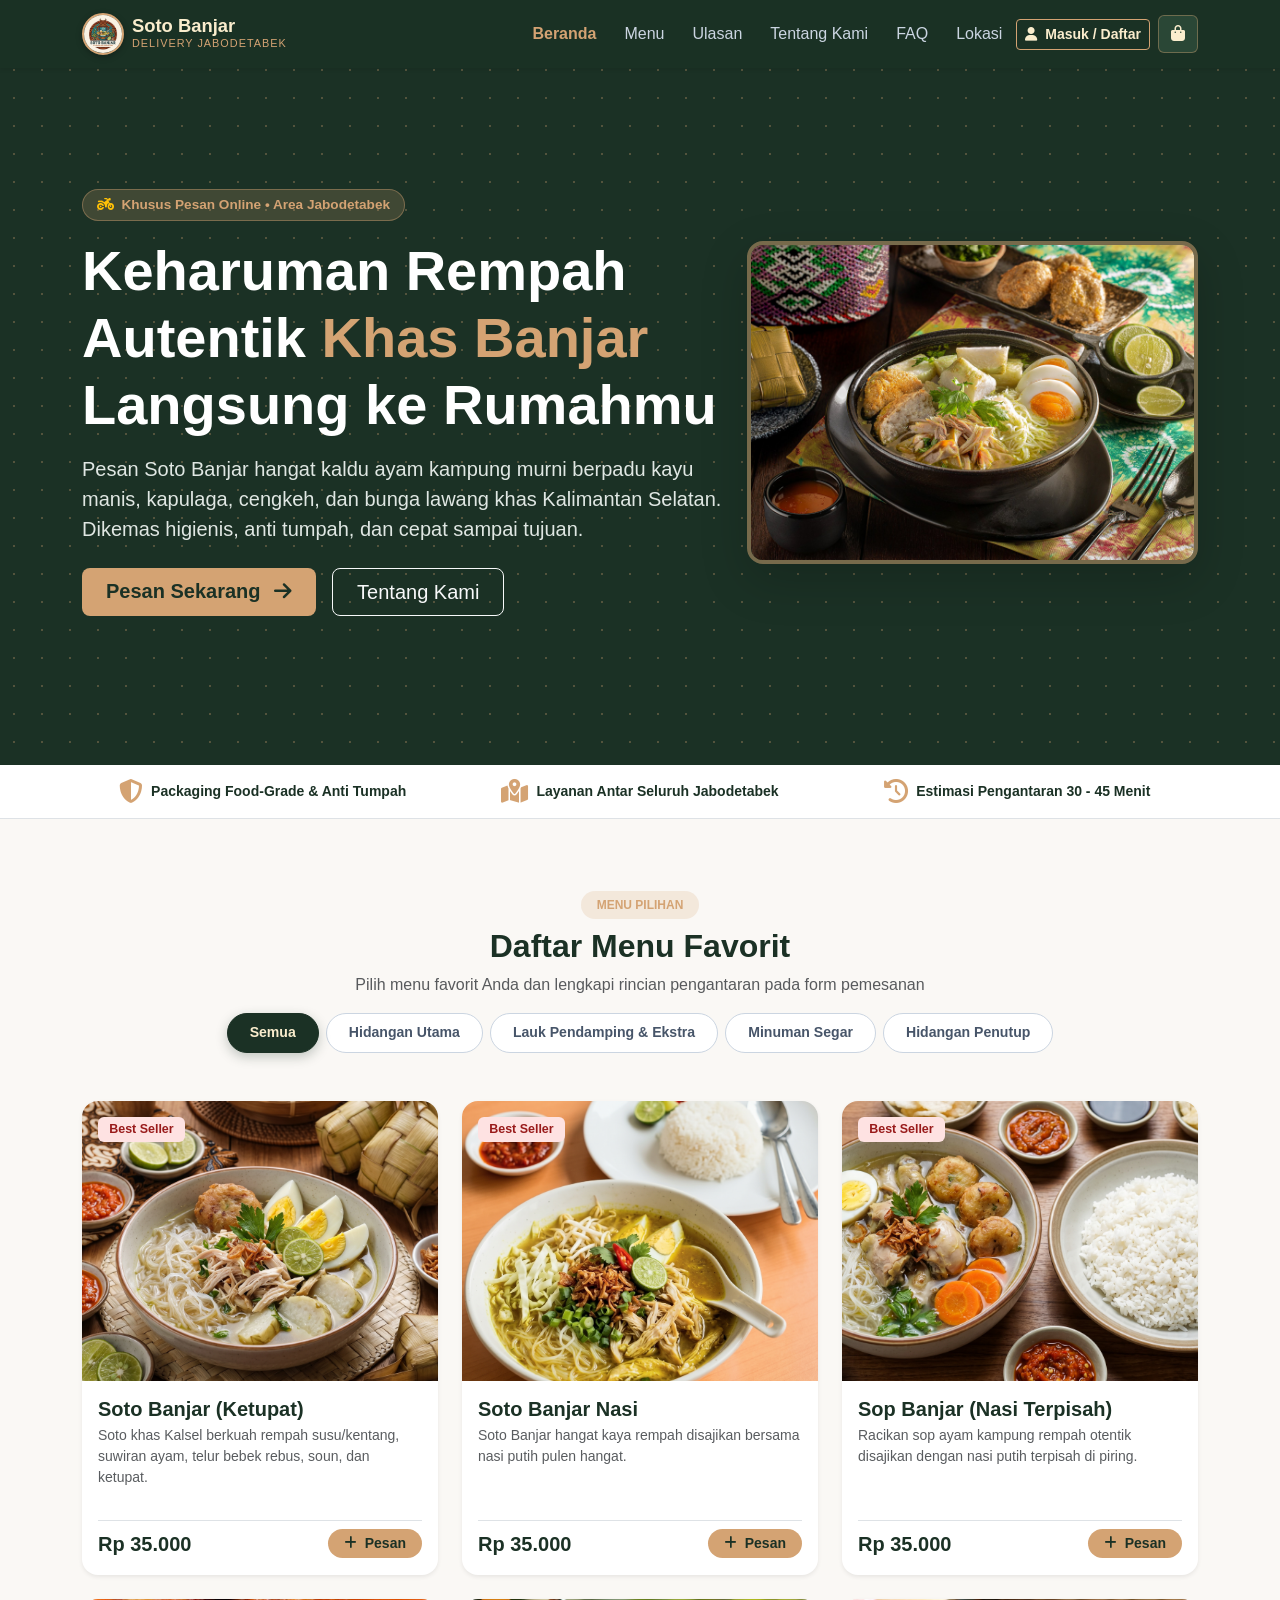
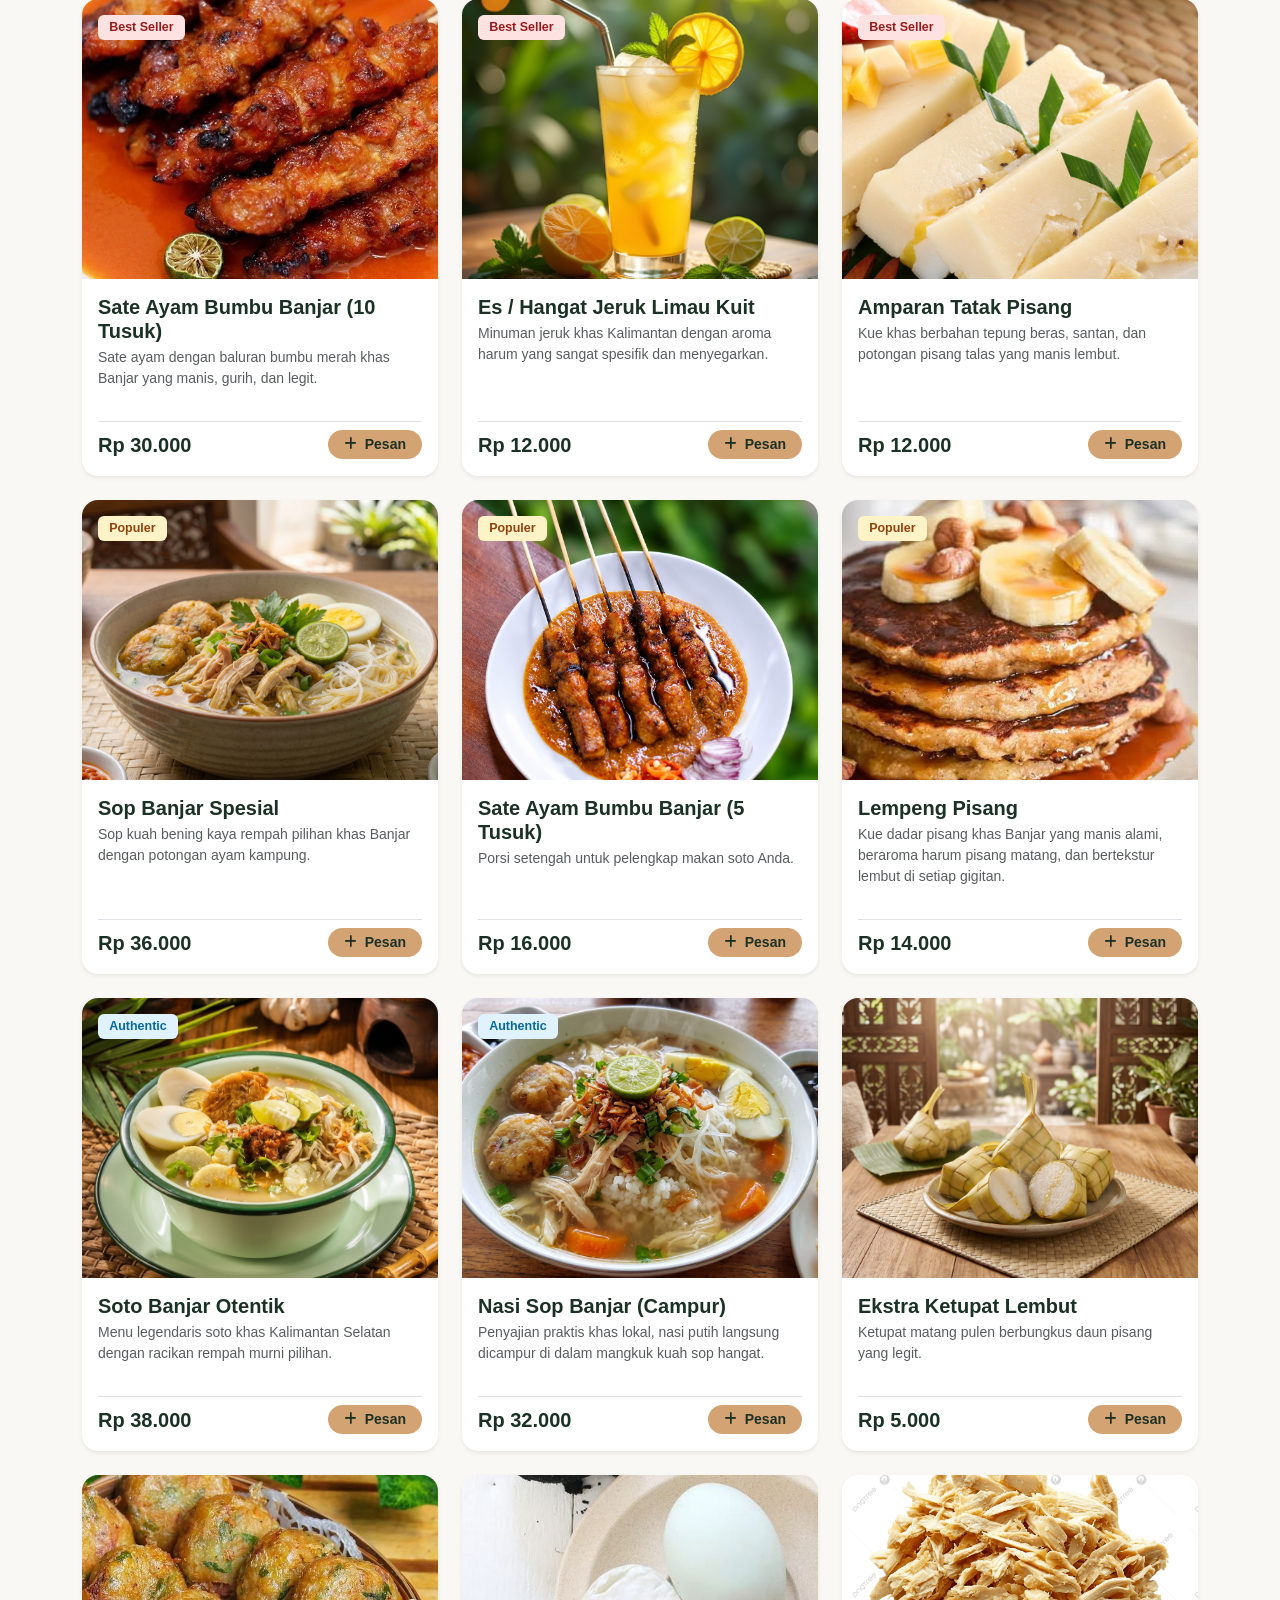
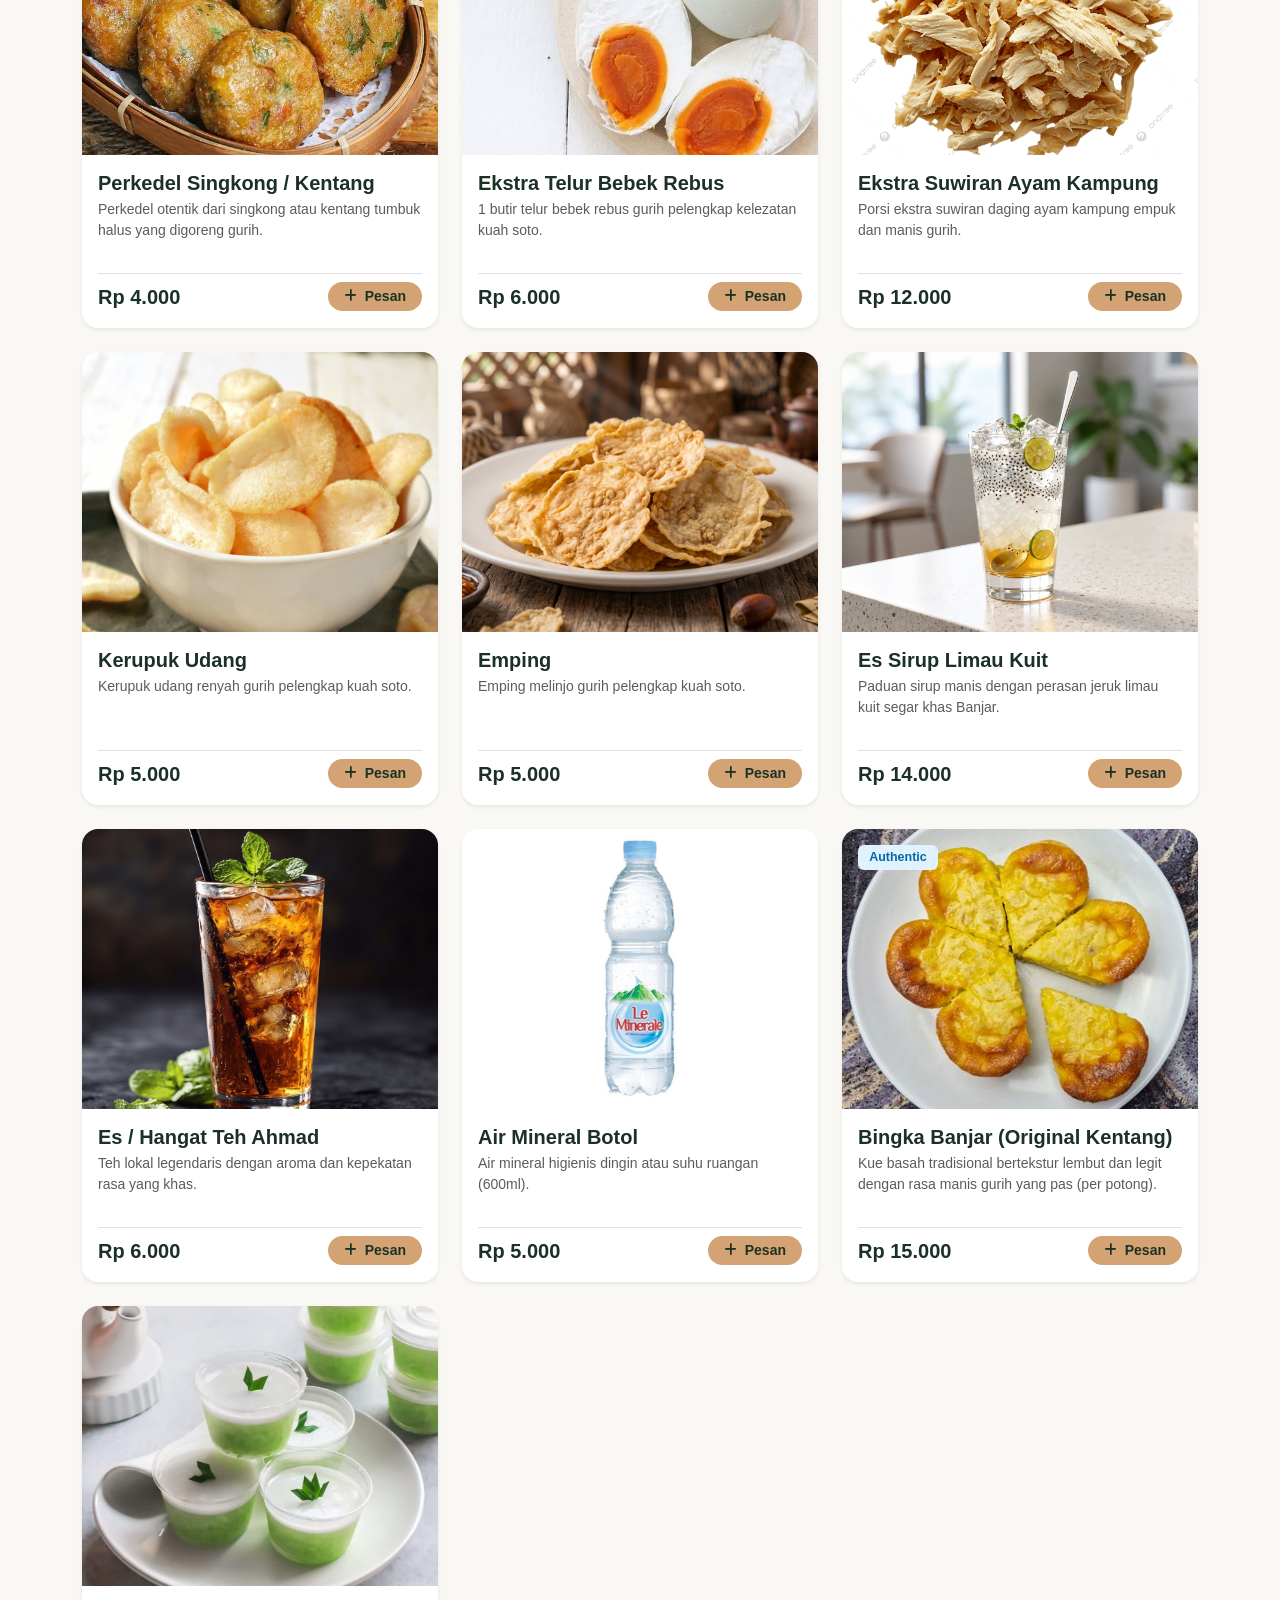
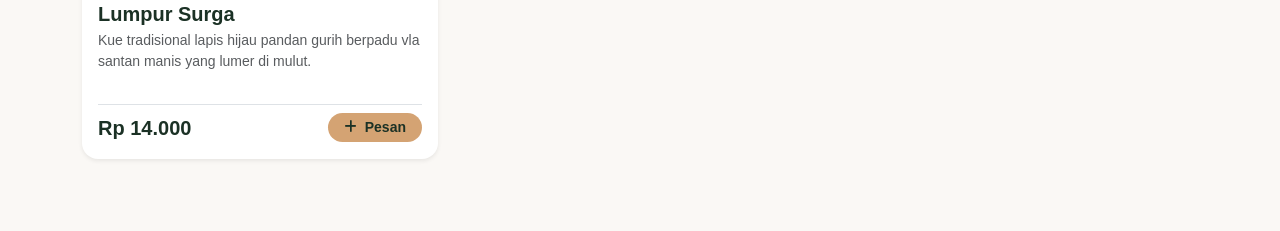
==== commit cc284a2e: "feat(customer): implementasi daftar 22 menu kuliner, tab filter kategori, dan kartu produk responsif" ====
--- a/SotoBanjar-UTS-Kelompok5/customer/index.html
+++ b/SotoBanjar-UTS-Kelompok5/customer/index.html
@@ -39,7 +39,6 @@
                 <ul class="navbar-nav ms-auto mb-2 mb-lg-0">
                     <li class="nav-item"><a class="nav-link active" href="#home">Beranda</a></li>
                     <li class="nav-item"><a class="nav-link" href="#menu">Menu</a></li>
-                    <li class="nav-item"><a class="nav-link" href="#area-pengiriman">Area Kirim</a></li>
                     <li class="nav-item"><a class="nav-link" href="#review">Ulasan</a></li>
                     <li class="nav-item"><a class="nav-link" href="#tentang">Tentang Kami</a></li>
                     <li class="nav-item"><a class="nav-link" href="#faq">FAQ</a></li>
@@ -103,6 +102,23 @@
         </div>
     </section>
 
+    <!-- Menu -->
+    <section id="menu" class="py-5 location-section">
+        <div class="container py-4">
+            <div class="text-center mb-5">
+                <span class="badge bg-gold-subtle text-gold text-uppercase px-3 py-2 rounded-pill fw-bold">Menu Pilihan</span>
+                <h2 class="section-title mt-2">Daftar Menu Favorit</h2>
+                <p class="text-muted">Pilih menu favorit Anda dan lengkapi rincian pengantaran pada form pemesanan</p>
+                
+                <div class="d-flex justify-content-center mt-3">
+                    <div class="btn-group flex-wrap justify-content-center" id="filter-tabs"></div>
+                </div>
+            </div>
+
+            <div class="row g-4" id="menu-grid"></div>
+        </div>
+    </section>
+
     <script src="https://cdn.jsdelivr.net/npm/bootstrap@5.3.3/dist/js/bootstrap.bundle.min.js"></script>
     <script src="script.js"></script>
 </body>
--- a/SotoBanjar-UTS-Kelompok5/customer/style.css
+++ b/SotoBanjar-UTS-Kelompok5/customer/style.css
@@ -104,4 +104,72 @@
     color: var(--brand-cream);
     border: 1px solid rgba(212, 163, 115, 0.4);
 }
-.btn-cart:hover { background-color: var(--brand-gold); color: var(--brand-dark-green); }+.btn-cart:hover { background-color: var(--brand-gold); color: var(--brand-dark-green); }
+
+/* Menu Section Styles */
+.location-section { background-color: #FAF8F5; }
+.section-title { font-weight: 800; color: var(--brand-dark-green); }
+
+#filter-tabs {
+    display: inline-flex;
+    gap: 8px;
+    flex-wrap: wrap;
+    justify-content: center;
+}
+
+#filter-tabs .btn {
+    border-radius: 50px !important;
+    padding: 8px 22px;
+    font-size: 0.88rem;
+    font-weight: 600;
+    transition: all 0.2s ease;
+}
+
+#filter-tabs .btn-outline-dark {
+    border-color: #cbd5e1;
+    color: #475569;
+    background: #ffffff;
+}
+
+#filter-tabs .btn-outline-dark:hover {
+    background-color: #f1f5f9;
+    color: var(--brand-dark-green);
+    border-color: #94a3b8;
+}
+
+#filter-tabs .btn-outline-dark.active {
+    background-color: var(--brand-dark-green) !important;
+    border-color: var(--brand-dark-green) !important;
+    color: #FAEDCD !important;
+    box-shadow: 0 4px 12px rgba(27, 49, 37, 0.25);
+}
+
+.menu-card {
+    transition: transform 0.2s ease, box-shadow 0.2s ease;
+    background-color: #ffffff;
+}
+
+.menu-card:hover {
+    transform: translateY(-4px);
+    box-shadow: 0 10px 25px rgba(0, 0, 0, 0.08) !important;
+}
+
+.menu-img {
+    height: 280px !important;
+    object-fit: cover;
+    width: 100%;
+}
+
+.card-badge {
+    position: absolute;
+    top: 12px;
+    left: 12px;
+    font-size: 0.78rem;
+    padding: 0.4rem 0.7rem;
+    border-radius: 6px;
+    z-index: 2;
+}
+
+.bg-danger { background-color: #fee2e2 !important; color: #991b1b !important; }
+.bg-warning { background-color: #fef3c7 !important; color: #92400e !important; }
+.bg-info { background-color: #e0f2fe !important; color: #0369a1 !important; }
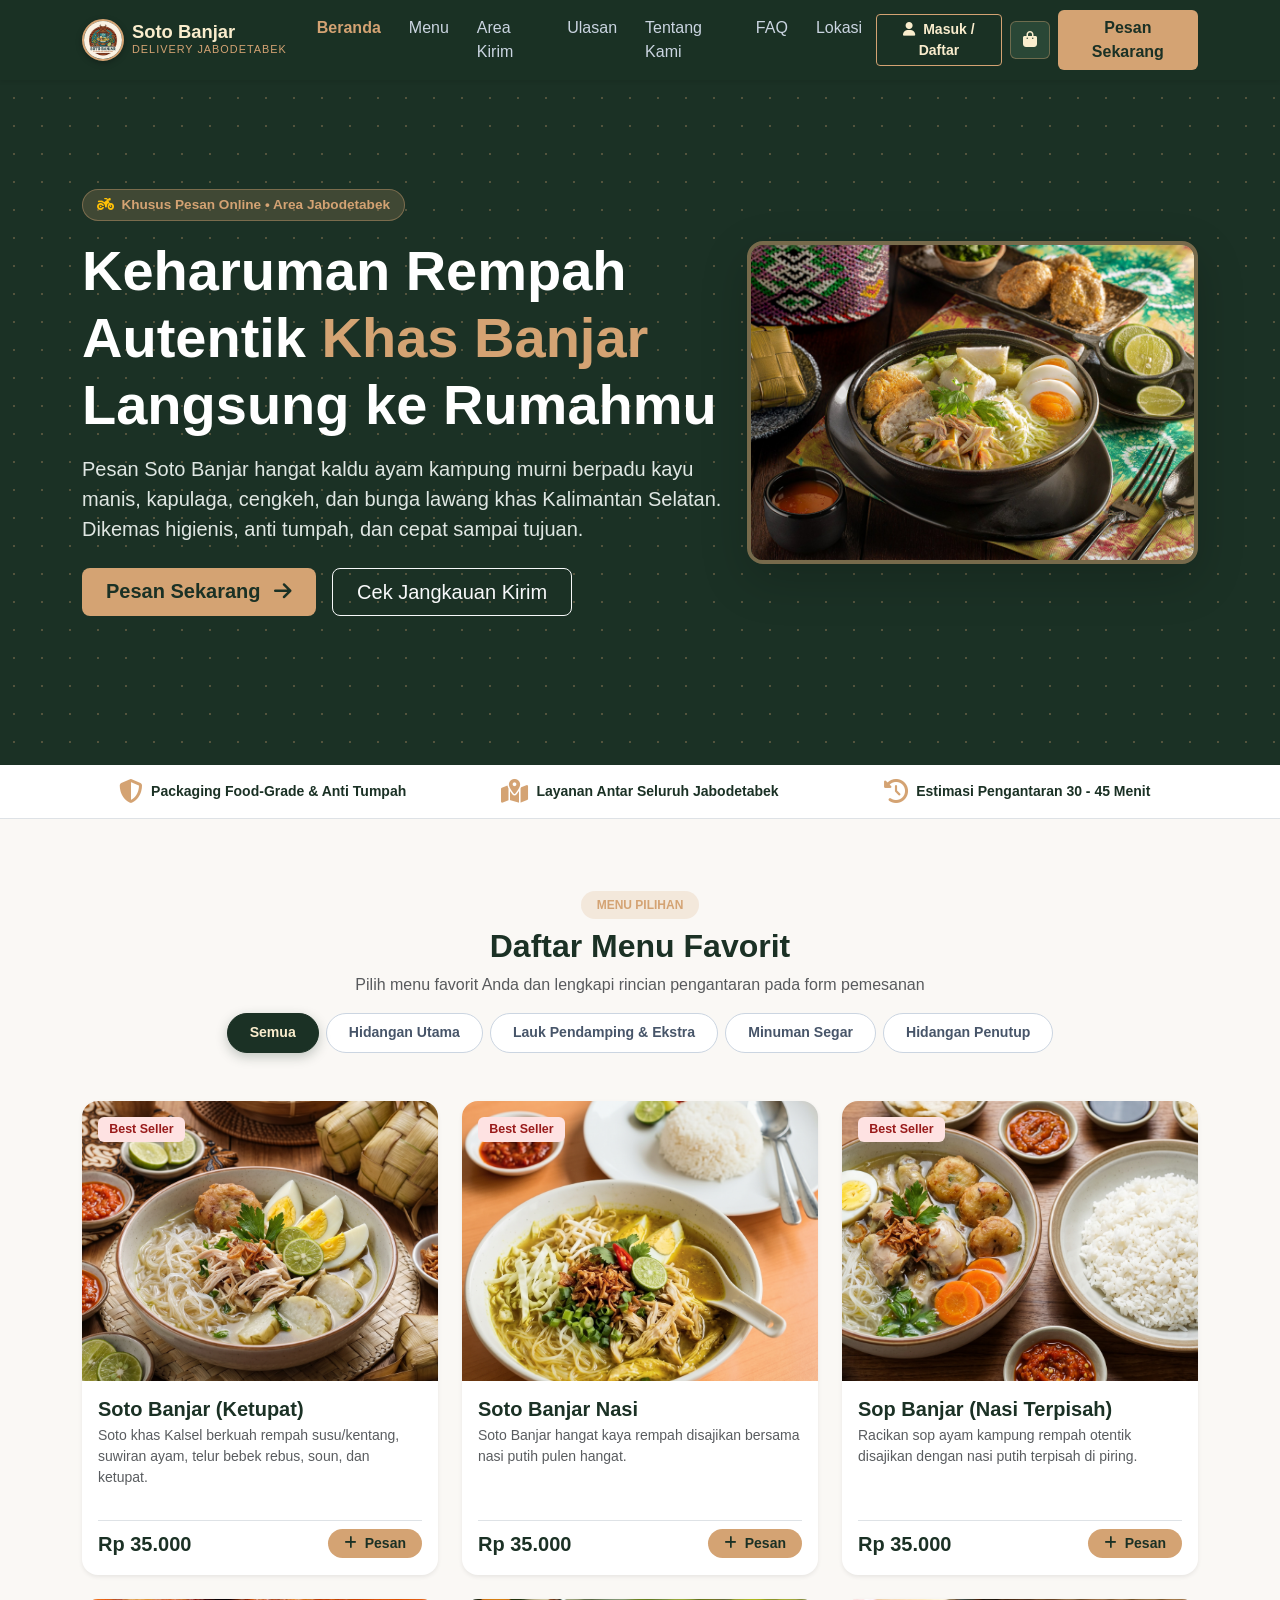
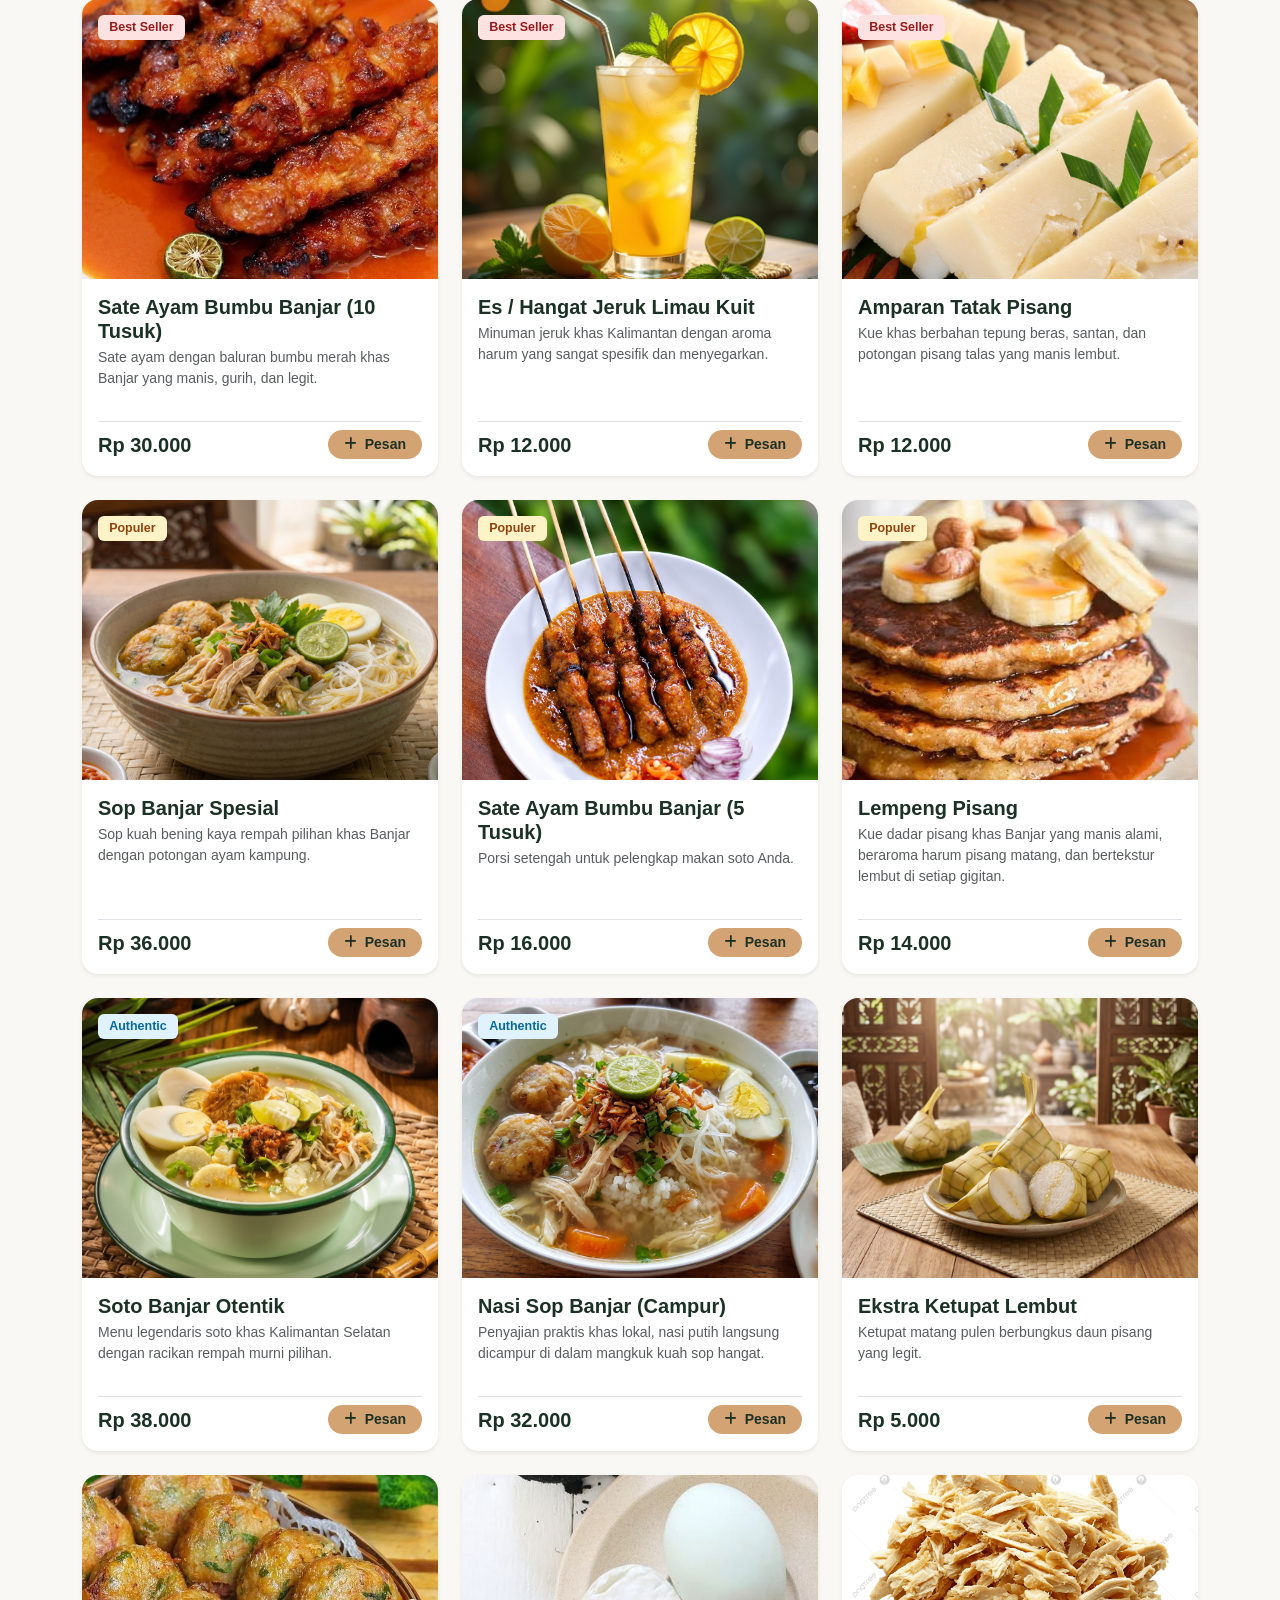
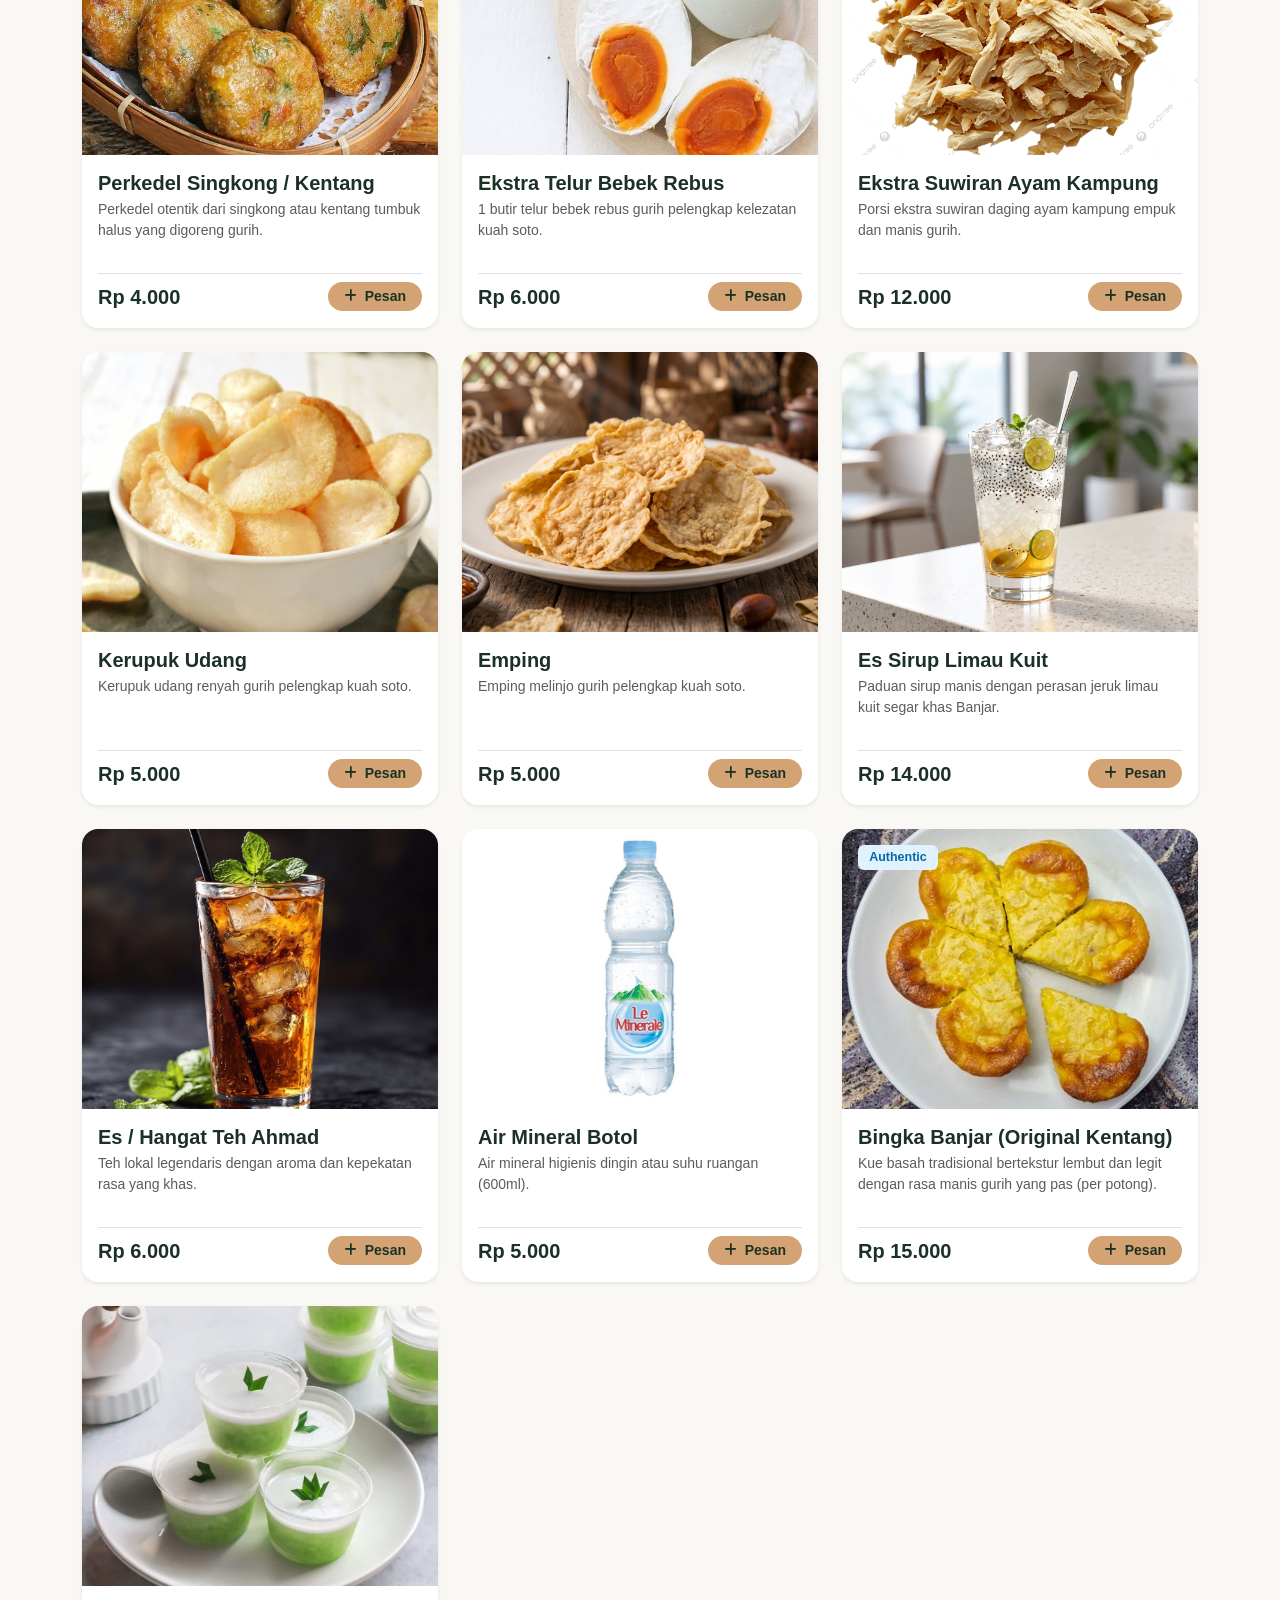
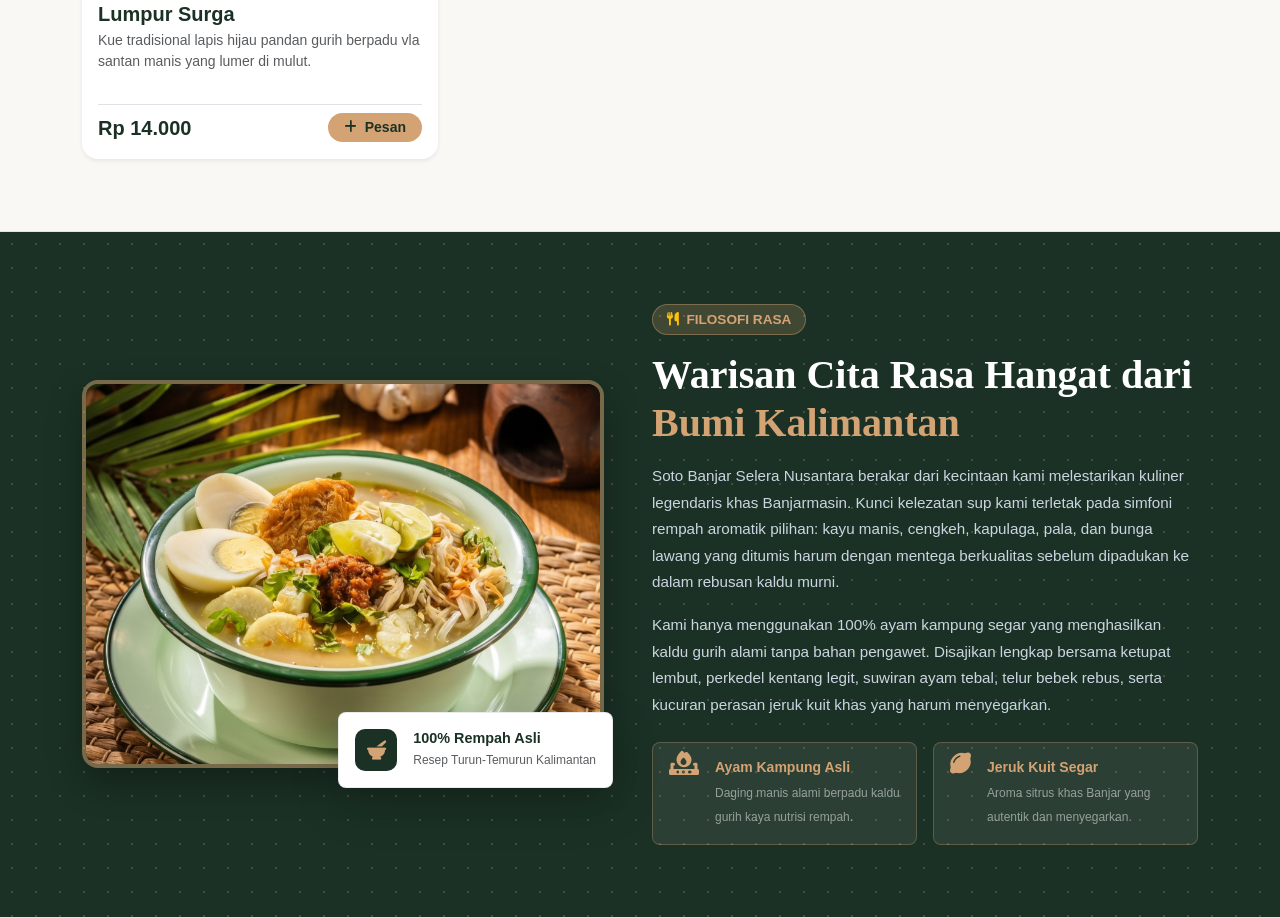
==== commit 5112dd0f: "feat(customer): implementasi keranjang belanja, checkout pembayaran VA, dan section tentang kami" ====
--- a/SotoBanjar-UTS-Kelompok5/customer/index.html
+++ b/SotoBanjar-UTS-Kelompok5/customer/index.html
@@ -33,12 +33,17 @@
                     <i class="fa-solid fa-bag-shopping"></i>
                     <span id="cart-count-badge" class="position-absolute top-0 start-100 translate-middle badge rounded-pill bg-danger d-none">0</span>
                 </button>
+                <a href="#menu" class="btn btn-gold d-none d-sm-inline-block">Pesan Sekarang</a>
+                <button class="navbar-toggler" type="button" data-bs-toggle="collapse" data-bs-target="#navMenu">
+                    <span class="navbar-toggler-icon"></span>
+                </button>
             </div>
 
             <div class="collapse navbar-collapse" id="navMenu">
                 <ul class="navbar-nav ms-auto mb-2 mb-lg-0">
                     <li class="nav-item"><a class="nav-link active" href="#home">Beranda</a></li>
                     <li class="nav-item"><a class="nav-link" href="#menu">Menu</a></li>
+                    <li class="nav-item"><a class="nav-link" href="#area-pengiriman">Area Kirim</a></li>
                     <li class="nav-item"><a class="nav-link" href="#review">Ulasan</a></li>
                     <li class="nav-item"><a class="nav-link" href="#tentang">Tentang Kami</a></li>
                     <li class="nav-item"><a class="nav-link" href="#faq">FAQ</a></li>
@@ -48,7 +53,7 @@
         </div>
     </nav>
 
-    <!-- Header -->
+    <!-- Hero -->
     <section id="home" class="hero-section text-white d-flex align-items-center">
         <div class="container text-center text-lg-start">
             <div class="row align-items-center gy-5">
@@ -64,7 +69,7 @@
                     </p>
                     <div class="d-flex flex-column flex-sm-row gap-3 justify-content-center justify-content-lg-start">
                         <a href="#menu" class="btn btn-gold btn-lg px-4">Pesan Sekarang <i class="fa-solid fa-arrow-right ms-2"></i></a>
-                        <a href="#tentang" class="btn btn-outline-light btn-lg px-4">Tentang Kami</a>
+                        <a href="#area-pengiriman" class="btn btn-outline-light btn-lg px-4">Cek Jangkauan Kirim</a>
                     </div>
                 </div>
                 <div class="col-lg-5 text-center">
@@ -119,6 +124,294 @@
         </div>
     </section>
 
+    <!-- Tentang Kami -->
+    <section id="tentang" class="py-5 about-green-section text-white border-top border-bottom">
+        <div class="container py-4">
+            <div class="row align-items-center gy-5">
+                <div class="col-lg-6">
+                    <div class="position-relative pe-lg-4">
+                        <div class="about-img-frame rounded-4 overflow-hidden shadow-lg">
+                            <img id="about-main-img" src="../assets/soto-banjar.jpeg" alt="Cita Rasa Soto Banjar" class="img-fluid w-100 about-main-img">
+                        </div>
+                        <div class="about-floating-card shadow-lg p-3 rounded-3 bg-white position-absolute border text-dark">
+                            <div class="d-flex align-items-center gap-3">
+                                <div class="about-floating-icon"><i class="fa-solid fa-mortar-pestle"></i></div>
+                                <div>
+                                    <h6 class="fw-bold mb-0 text-dark-green" style="font-size: 0.9rem;">100% Rempah Asli</h6>
+                                    <small class="text-muted extra-small">Resep Turun-Temurun Kalimantan</small>
+                                </div>
+                            </div>
+                        </div>
+                    </div>
+                </div>
+
+                <div class="col-lg-6">
+                    <span class="badge badge-tag mb-3">
+                        <i class="fa-solid fa-utensils me-1 text-warning"></i> <span id="about-badge-text">FILOSOFI RASA</span>
+                    </span>
+                    <h2 class="display-6 fw-bold mb-3 section-heading-custom text-white" id="about-title-text">
+                        Warisan Cita Rasa Hangat dari <span class="text-gold">Bumi Kalimantan</span>
+                    </h2>
+                    <p class="about-text-lead" id="about-p1-text" style="line-height: 1.75; font-size: 0.95rem;">
+                        Soto Banjar Selera Nusantara berakar dari kecintaan kami melestarikan kuliner legendaris khas Banjarmasin. Kunci kelezatan sup kami terletak pada simfoni rempah aromatik pilihan: kayu manis, cengkeh, kapulaga, pala, dan bunga lawang yang ditumis harum dengan mentega berkualitas sebelum dipadukan ke dalam rebusan kaldu murni.
+                    </p>
+                    <p class="about-text-lead mb-4" id="about-p2-text" style="line-height: 1.75; font-size: 0.95rem;">
+                        Kami hanya menggunakan 100% ayam kampung segar yang menghasilkan kaldu gurih alami tanpa bahan pengawet. Disajikan lengkap bersama ketupat lembut, perkedel kentang legit, suwiran ayam tebal, telur bebek rebus, serta kucuran perasan jeruk kuit khas yang harum menyegarkan.
+                    </p>
+
+                    <div class="row g-3">
+                        <div class="col-sm-6">
+                            <div class="d-flex align-items-start gap-3 p-3 rounded-3 about-feature-box">
+                                <i class="fa-solid fa-fire-burner text-gold fa-xl mt-1"></i>
+                                <div>
+                                    <h6 class="fw-bold mb-1 text-gold small" id="about-feat1-title">Ayam Kampung Asli</h6>
+                                    <small class="text-white-50 extra-small" id="about-feat1-desc">Daging manis alami berpadu kaldu gurih kaya nutrisi rempah.</small>
+                                </div>
+                            </div>
+                        </div>
+                        <div class="col-sm-6">
+                            <div class="d-flex align-items-start gap-3 p-3 rounded-3 about-feature-box">
+                                <i class="fa-solid fa-lemon text-gold fa-xl mt-1"></i>
+                                <div>
+                                    <h6 class="fw-bold mb-1 text-gold small" id="about-feat2-title">Jeruk Kuit Segar</h6>
+                                    <small class="text-white-50 extra-small" id="about-feat2-desc">Aroma sitrus khas Banjar yang autentik dan menyegarkan.</small>
+                                </div>
+                            </div>
+                        </div>
+                    </div>
+                </div>
+            </div>
+        </div>
+    </section>
+
+    <!-- Offcanvas Cart Drawer -->
+    <div class="offcanvas offcanvas-end" tabindex="-1" id="cartDrawer" style="width: 480px; max-width: 100vw;">
+        <div class="offcanvas-header bg-dark-green text-white">
+            <h5 class="offcanvas-title d-flex align-items-center gap-2">
+                <i class="fa-solid fa-motorcycle text-gold"></i> Form Pemesanan & Pengiriman
+            </h5>
+            <button type="button" class="btn-close btn-close-white" data-bs-dismiss="offcanvas"></button>
+        </div>
+        
+        <div class="offcanvas-body d-flex flex-column p-3">
+            <div class="alert alert-warning py-2 px-3 small d-flex align-items-center mb-3">
+                <i class="fa-solid fa-circle-info text-warning me-2 fa-lg"></i>
+                <div>Layanan khusus <strong>Delivery Online</strong>. Makanan dikirim langsung ke alamat Anda.</div>
+            </div>
+
+            <h6 class="fw-bold text-dark-green mb-2"><i class="fa-solid fa-receipt me-1"></i> Rincian Menu</h6>
+            <div id="cart-items-container" class="pe-1 mb-3" style="max-height: 220px; overflow-y: auto;">
+                <div id="cart-empty-state" class="text-center py-4 text-muted">
+                    <i class="fa-solid fa-bowl-food display-4 mb-2"></i>
+                    <p>Keranjang pesanan masih kosong.</p>
+                </div>
+            </div>
+
+            <form id="checkout-form" class="border-top pt-3">
+                <h6 class="fw-bold text-dark-green mb-2"><i class="fa-solid fa-location-dot me-1 text-danger"></i> Alamat Pengantaran</h6>
+                
+                <div class="mb-2">
+                    <label class="form-label small fw-semibold text-muted mb-1">Nama Penerima *</label>
+                    <input type="text" id="cust-name" class="form-control form-control-sm" placeholder="Contoh: Budi Santoso" required>
+                </div>
+                
+                <div class="mb-2">
+                    <label class="form-label small fw-semibold text-muted mb-1">Nomor Telepon / WhatsApp *</label>
+                    <input type="tel" id="cust-phone" class="form-control form-control-sm" placeholder="Contoh: 081234567890" required>
+                </div>
+
+                <div class="mb-2">
+                    <label class="form-label small fw-semibold text-muted mb-1">Wilayah Pengantaran *</label>
+                    <select id="cust-city" class="form-select form-select-sm" required></select>
+                </div>
+
+                <div class="mb-2">
+                    <label class="form-label small fw-semibold text-muted mb-1">Alamat Lengkap *</label>
+                    <textarea id="cust-address" rows="2" class="form-control form-control-sm" placeholder="Nama Jalan, No. Rumah, RT/RW, Kelurahan, Kecamatan" required></textarea>
+                </div>
+
+                <div class="mb-3">
+                    <label class="form-label small fw-semibold text-muted mb-1">Patokan / Catatan Driver (Opsional)</label>
+                    <input type="text" id="cust-note" class="form-control form-control-sm" placeholder="Contoh: Pagar hitam depan musholla / Titip di lobby">
+                </div>
+
+                <!-- Metode Pembayaran -->
+                <h6 class="fw-bold text-dark-green mb-2"><i class="fa-solid fa-credit-card me-1 text-primary"></i> Metode Pembayaran (VA & E-Wallet)</h6>
+                <div class="mb-3">
+                    <label class="form-label extra-small text-muted mb-1">Pilih Bank Virtual Account atau E-Wallet *</label>
+                    <select id="cust-payment-channel" class="form-select form-select-sm" required>
+                        <option value="" disabled selected>-- Pilih Bank VA / E-Wallet --</option>
+                        <optgroup label="Virtual Account Bank">
+                            <option value="BCA Virtual Account">BCA Virtual Account</option>
+                            <option value="Mandiri Virtual Account">Mandiri Virtual Account</option>
+                        </optgroup>
+                        <optgroup label="E-Wallet">
+                            <option value="GoPay">GoPay</option>
+                            <option value="OVO">OVO</option>
+                            <option value="ShopeePay">ShopeePay</option>
+                            <option value="DANA">DANA</option>
+                        </optgroup>
+                    </select>
+                </div>
+
+                <div class="bg-light p-3 rounded-3 mb-3 border">
+                    <div class="d-flex justify-content-between small text-muted mb-1">
+                        <span>Subtotal Makanan</span>
+                        <span id="cart-subtotal">Rp 0</span>
+                    </div>
+                    <div class="d-flex justify-content-between small text-muted mb-1">
+                        <span>Biaya Ongkos Kirim</span>
+                        <span id="cart-ongkir">Rp 0</span>
+                    </div>
+                    <div class="d-flex justify-content-between small text-muted mb-2">
+                        <span>Biaya Layanan & Pengemasan</span>
+                        <span id="cart-service">Rp 2.000</span>
+                    </div>
+                    <div class="d-flex justify-content-between fw-bold h5 text-dark-green border-top pt-2 mb-0">
+                        <span>Total Pembayaran</span>
+                        <span id="cart-total">Rp 0</span>
+                    </div>
+                </div>
+
+                <button type="submit" id="place-order-btn" class="btn btn-gold w-100 py-2 fw-bold shadow-sm">
+                    <i class="fa-solid fa-lock me-2"></i> Bayar Sekarang via Virtual Account
+                </button>
+            </form>
+        </div>
+    </div>
+
+    <!-- Struk Pesanan Berhasil -->
+    <div class="modal fade" id="orderSuccessModal" tabindex="-1" aria-hidden="true" data-bs-backdrop="static">
+        <div class="modal-dialog modal-dialog-centered">
+            <div class="modal-content border-0 shadow rounded-4 overflow-hidden">
+                <div class="modal-body text-center p-4">
+                    <div class="text-success mb-3">
+                        <i class="fa-solid fa-circle-check display-3"></i>
+                    </div>
+                    <h4 class="fw-bold text-dark-green mb-1">Pesanan Berhasil Dibuat!</h4>
+                    <p class="text-muted small mb-3">ID Pesanan: <strong id="modal-order-id" class="text-dark">#SBN-0000</strong></p>
+                    
+                    <div class="va-card-box p-3 rounded-3 mb-3 border text-center">
+                        <span class="badge bg-gold-subtle text-dark-green fw-bold text-uppercase mb-2 d-inline-block px-3 py-1" id="modal-payment-name">
+                            BCA Virtual Account
+                        </span>
+                        <div class="small text-muted mb-1">Nomor Rekening Virtual Account:</div>
+                        <div class="d-flex justify-content-center align-items-center gap-2 mb-2">
+                            <span class="va-code-number fs-4 fw-bold text-dark-green font-monospace" id="modal-va-number">807770812345678</span>
+                            <button type="button" class="btn btn-sm btn-outline-success py-1 px-3" onclick="copyVACode()" id="btn-copy-code" title="Salin Kode">
+                                <i class="fa-regular fa-copy me-1"></i> Salin
+                            </button>
+                        </div>
+                        <div class="extra-small text-muted">
+                            <i class="fa-regular fa-clock me-1 text-warning"></i> Selesaikan pembayaran dalam <strong>24 jam</strong>
+                        </div>
+                    </div>
+
+                    <div class="border rounded-3 p-3 bg-light text-start small mb-3">
+                        <div class="d-flex justify-content-between mb-1">
+                            <span class="text-muted">Penerima:</span>
+                            <span class="fw-bold" id="modal-cust-name">-</span>
+                        </div>
+                        <div class="d-flex justify-content-between mb-1">
+                            <span class="text-muted">Wilayah:</span>
+                            <span class="fw-bold" id="modal-cust-city">-</span>
+                        </div>
+                        <div class="mb-1">
+                            <span class="text-muted d-block">Alamat Pengiriman:</span>
+                            <span class="fw-semibold" id="modal-cust-address">-</span>
+                        </div>
+                        <div class="d-flex justify-content-between border-top pt-2 mt-2">
+                            <span class="fw-bold fs-6">Total Pembayaran:</span>
+                            <span class="fw-bold fs-6 text-dark-green" id="modal-total-pay">-</span>
+                        </div>
+                    </div>
+
+                    <button type="button" class="btn btn-dark-green text-white w-100 py-2 fw-semibold" data-bs-dismiss="modal">
+                        Selesai
+                    </button>
+                </div>
+            </div>
+        </div>
+    </div>
+
+    <!-- Form Auth -->
+    <div class="modal fade" id="authModal" tabindex="-1" aria-hidden="true">
+        <div class="modal-dialog modal-dialog-centered" style="max-width: 420px;">
+            <div class="modal-content border-0 shadow rounded-4 overflow-hidden">
+                <div class="modal-header bg-dark-green text-white border-0 pb-2">
+                    <h5 class="modal-title fw-bold" id="authModalTitle"><i class="fa-solid fa-user text-gold me-2"></i> Masuk Akun</h5>
+                    <button type="button" class="btn-close btn-close-white" data-bs-dismiss="modal"></button>
+                </div>
+                <div class="modal-body p-4">
+                    <ul class="nav nav-pills nav-fill mb-3" id="authTabs">
+                        <li class="nav-item">
+                            <button class="nav-link active fw-bold small" id="tab-login-btn" onclick="toggleAuthTab('login')">Masuk</button>
+                        </li>
+                        <li class="nav-item">
+                            <button class="nav-link fw-bold small" id="tab-register-btn" onclick="toggleAuthTab('register')">Daftar Akun</button>
+                        </li>
+                    </ul>
+
+                    <!-- Form Login -->
+                    <form id="form-login">
+                        <div class="mb-3">
+                            <label class="form-label small fw-semibold">Email / Nomor HP</label>
+                            <input type="text" id="login-email" class="form-control" placeholder="nama@email.com" required>
+                        </div>
+                        <div class="mb-3">
+                            <label class="form-label small fw-semibold">Kata Sandi</label>
+                            <div class="input-group">
+                                <input type="password" id="login-password" class="form-control" placeholder="••••••••" required>
+                                <button class="btn btn-outline-secondary btn-toggle-pw" type="button" onclick="toggleCustomerPassword('login-password', 'eye-icon-login', 'eye-text-login')" title="Show / Hide Password">
+                                    <i class="fa-regular fa-eye" id="eye-icon-login"></i>
+                                    <span id="eye-text-login" class="ms-1 small fw-bold">Show</span>
+                                </button>
+                            </div>
+                        </div>
+                        <button type="submit" class="btn btn-gold w-100 py-2 fw-bold">Masuk Sekarang</button>
+                    </form>
+
+                    <!-- Form Register -->
+                    <form id="form-register" class="d-none">
+                        <div class="mb-2">
+                            <label class="form-label small fw-semibold">Nama Lengkap</label>
+                            <input type="text" id="reg-name" class="form-control form-control-sm" placeholder="Contoh: Sarah Anindya" required>
+                        </div>
+                        <div class="mb-2">
+                            <label class="form-label small fw-semibold">Email</label>
+                            <input type="email" id="reg-email" class="form-control form-control-sm" placeholder="sarah@email.com" required>
+                        </div>
+                        <div class="mb-2">
+                            <label class="form-label small fw-semibold">Nomor WhatsApp</label>
+                            <input type="tel" id="reg-phone" class="form-control form-control-sm" placeholder="081234567890" required>
+                        </div>
+                        <div class="mb-3">
+                            <label class="form-label small fw-semibold">Kata Sandi</label>
+                            <div class="input-group input-group-sm">
+                                <input type="password" id="reg-password" class="form-control form-control-sm" placeholder="Minimal 6 karakter" required>
+                                <button class="btn btn-outline-secondary btn-toggle-pw" type="button" onclick="toggleCustomerPassword('reg-password', 'eye-icon-reg', 'eye-text-reg')" title="Show / Hide Password">
+                                    <i class="fa-regular fa-eye" id="eye-icon-reg"></i>
+                                    <span id="eye-text-reg" class="ms-1 extra-small fw-bold">Show</span>
+                                </button>
+                            </div>
+                        </div>
+                        <button type="submit" class="btn btn-gold w-100 py-2 fw-bold">Daftar & Buat Akun</button>
+                    </form>
+                </div>
+            </div>
+        </div>
+    </div>
+
+    <!-- Notifikasi -->
+    <div class="toast-container position-fixed bottom-0 end-0 p-3">
+        <div id="actionToast" class="toast align-items-center text-white bg-dark-green border-0" role="alert">
+            <div class="d-flex">
+                <div class="toast-body" id="toastMessage"></div>
+                <button type="button" class="btn-close btn-close-white me-2 m-auto" data-bs-dismiss="toast"></button>
+            </div>
+        </div>
+    </div>
+
     <script src="https://cdn.jsdelivr.net/npm/bootstrap@5.3.3/dist/js/bootstrap.bundle.min.js"></script>
     <script src="script.js"></script>
 </body>
--- a/SotoBanjar-UTS-Kelompok5/customer/style.css
+++ b/SotoBanjar-UTS-Kelompok5/customer/style.css
@@ -17,6 +17,7 @@
 .text-gold { color: var(--brand-gold) !important; }
 .bg-gold-subtle { background-color: rgba(212, 163, 115, 0.2); }
 
+/* Navigation dan Logo */
 .custom-navbar {
     background-color: rgba(27, 49, 37, 0.96);
     backdrop-filter: blur(8px);
@@ -45,6 +46,7 @@
     color: var(--brand-gold);
 }
 
+/* Navigation Link */
 .custom-navbar .navbar-nav .nav-link {
     color: #cbd5e1;
     font-weight: 500;
@@ -55,6 +57,7 @@
 .custom-navbar .navbar-nav .nav-link:hover { color: var(--brand-cream); }
 .custom-navbar .navbar-nav .nav-link.active { color: var(--brand-gold) !important; font-weight: 700 !important; }
 
+/* Tombol Login */
 .btn-outline-gold {
     color: var(--brand-cream);
     border: 1px solid var(--brand-gold);
@@ -62,6 +65,7 @@
 }
 .btn-outline-gold:hover { background-color: var(--brand-gold); color: var(--brand-dark-green); }
 
+/* header */
 .hero-section {
     min-height: 85vh;
     padding-top: 110px;
@@ -90,6 +94,88 @@
     object-fit: cover;
 }
 
+/* Tentang Kami */
+.about-green-section {
+    background-color: var(--brand-dark-green);
+    background-image: radial-gradient(rgba(212, 163, 115, 0.25) 0.75px, transparent 0.75px);
+    background-size: 24px 24px;
+}
+
+.about-text-lead {
+    color: #cbd5e1;
+}
+
+.about-img-frame {
+    border: 4px solid rgba(212, 163, 115, 0.5);
+    box-shadow: 0 15px 35px rgba(0, 0, 0, 0.3) !important;
+}
+
+.about-main-img {
+    height: 380px;
+    object-fit: cover;
+    transition: transform 0.4s ease;
+}
+
+.about-main-img:hover {
+    transform: scale(1.03);
+}
+
+.about-floating-card {
+    bottom: -20px; right: 15px; z-index: 2;
+    border: 1px solid rgba(0, 0, 0, 0.08) !important;
+    animation: floatCard 3s ease-in-out infinite alternate;
+}
+@keyframes floatCard { from { transform: translateY(0); } to { transform: translateY(-8px); } }
+
+.about-floating-icon {
+    width: 42px; height: 42px; border-radius: 10px;
+    background-color: var(--brand-dark-green); color: var(--brand-gold);
+    display: flex; align-items: center; justify-content: center; font-size: 1.2rem;
+}
+
+.about-feature-box {
+    background: rgba(255, 255, 255, 0.07);
+    border: 1px solid rgba(212, 163, 115, 0.3);
+    transition: transform 0.2s ease, background 0.2s ease;
+}
+.about-feature-box:hover { background: rgba(255, 255, 255, 0.12); transform: translateY(-2px); }
+
+/* Filter */
+#filter-tabs {
+    display: inline-flex;
+    gap: 8px;
+    flex-wrap: wrap;
+    justify-content: center;
+}
+
+#filter-tabs .btn {
+    border-radius: 50px !important;
+    padding: 8px 22px;
+    font-size: 0.88rem;
+    font-weight: 600;
+    transition: all 0.2s ease;
+}
+
+#filter-tabs .btn-outline-dark {
+    border-color: #cbd5e1;
+    color: #475569;
+    background: #ffffff;
+}
+
+#filter-tabs .btn-outline-dark:hover {
+    background-color: #f1f5f9;
+    color: var(--brand-dark-green);
+    border-color: #94a3b8;
+}
+
+#filter-tabs .btn-outline-dark.active {
+    background-color: var(--brand-dark-green) !important;
+    border-color: var(--brand-dark-green) !important;
+    color: #FAEDCD !important;
+    box-shadow: 0 4px 12px rgba(27, 49, 37, 0.25);
+}
+
+/* Buttons */
 .btn-gold {
     background-color: var(--brand-gold);
     color: var(--brand-dark-green);
@@ -97,53 +183,36 @@
     border: none;
     transition: all 0.2s ease;
 }
-.btn-gold:hover { background-color: #c49260; color: #ffffff; }
+
+.btn-gold:hover, .btn-gold:focus {
+    background-color: #c49260;
+    color: #ffffff;
+}
+
+.btn-dark-green {
+    background-color: var(--brand-dark-green);
+    border-color: var(--brand-dark-green);
+}
+
+.btn-dark-green:hover, .btn-dark-green:focus {
+    background-color: var(--brand-green);
+    border-color: var(--brand-green);
+    color: #ffffff;
+}
 
 .btn-cart {
     background-color: var(--brand-green);
     color: var(--brand-cream);
     border: 1px solid rgba(212, 163, 115, 0.4);
-}
-.btn-cart:hover { background-color: var(--brand-gold); color: var(--brand-dark-green); }
-
-/* Menu Section Styles */
-.location-section { background-color: #FAF8F5; }
-.section-title { font-weight: 800; color: var(--brand-dark-green); }
-
-#filter-tabs {
-    display: inline-flex;
-    gap: 8px;
-    flex-wrap: wrap;
-    justify-content: center;
-}
-
-#filter-tabs .btn {
-    border-radius: 50px !important;
-    padding: 8px 22px;
-    font-size: 0.88rem;
-    font-weight: 600;
     transition: all 0.2s ease;
 }
 
-#filter-tabs .btn-outline-dark {
-    border-color: #cbd5e1;
-    color: #475569;
-    background: #ffffff;
-}
-
-#filter-tabs .btn-outline-dark:hover {
-    background-color: #f1f5f9;
+.btn-cart:hover {
+    background-color: var(--brand-gold);
     color: var(--brand-dark-green);
-    border-color: #94a3b8;
-}
-
-#filter-tabs .btn-outline-dark.active {
-    background-color: var(--brand-dark-green) !important;
-    border-color: var(--brand-dark-green) !important;
-    color: #FAEDCD !important;
-    box-shadow: 0 4px 12px rgba(27, 49, 37, 0.25);
-}
-
+}
+
+/* Card Menu */
 .menu-card {
     transition: transform 0.2s ease, box-shadow 0.2s ease;
     background-color: #ffffff;
@@ -170,6 +239,63 @@
     z-index: 2;
 }
 
-.bg-danger { background-color: #fee2e2 !important; color: #991b1b !important; }
-.bg-warning { background-color: #fef3c7 !important; color: #92400e !important; }
-.bg-info { background-color: #e0f2fe !important; color: #0369a1 !important; }+.section-title {
+    font-weight: 800;
+    color: var(--brand-dark-green);
+}
+
+.location-section {
+    background-color: #FAF8F5;
+}
+
+.section-heading-custom {
+    font-family: 'Playfair Display', serif, -apple-system;
+    color: #1B3125;
+}
+
+.extra-small {
+    font-size: 0.75rem;
+}
+
+/* Kotak Kode VA */
+.va-card-box {
+    background: #f8fafc;
+    border: 1.5px dashed var(--brand-gold) !important;
+}
+
+.va-code-number {
+    letter-spacing: 2px;
+}
+
+/* Warna badge */
+.bg-danger {
+    background-color: #fee2e2 !important;
+    color: #991b1b !important;
+}
+
+.bg-warning {
+    background-color: #fef3c7 !important;
+    color: #92400e !important;
+}
+
+.bg-info {
+    background-color: #e0f2fe !important;
+    color: #0369a1 !important;
+}
+
+.bg-success {
+    background-color: #dcfce7 !important;
+    color: #166534 !important;
+}
+
+/* Tombol show dan hide password */
+.btn-toggle-pw {
+    border-color: #cbd5e1 !important;
+    background-color: #f8fafc !important;
+    color: #64748b !important;
+    font-size: 0.82rem !important;
+    font-weight: 700 !important;
+    display: inline-flex !important;
+    align-items: center !important;
+    gap: 4px !important;
+}
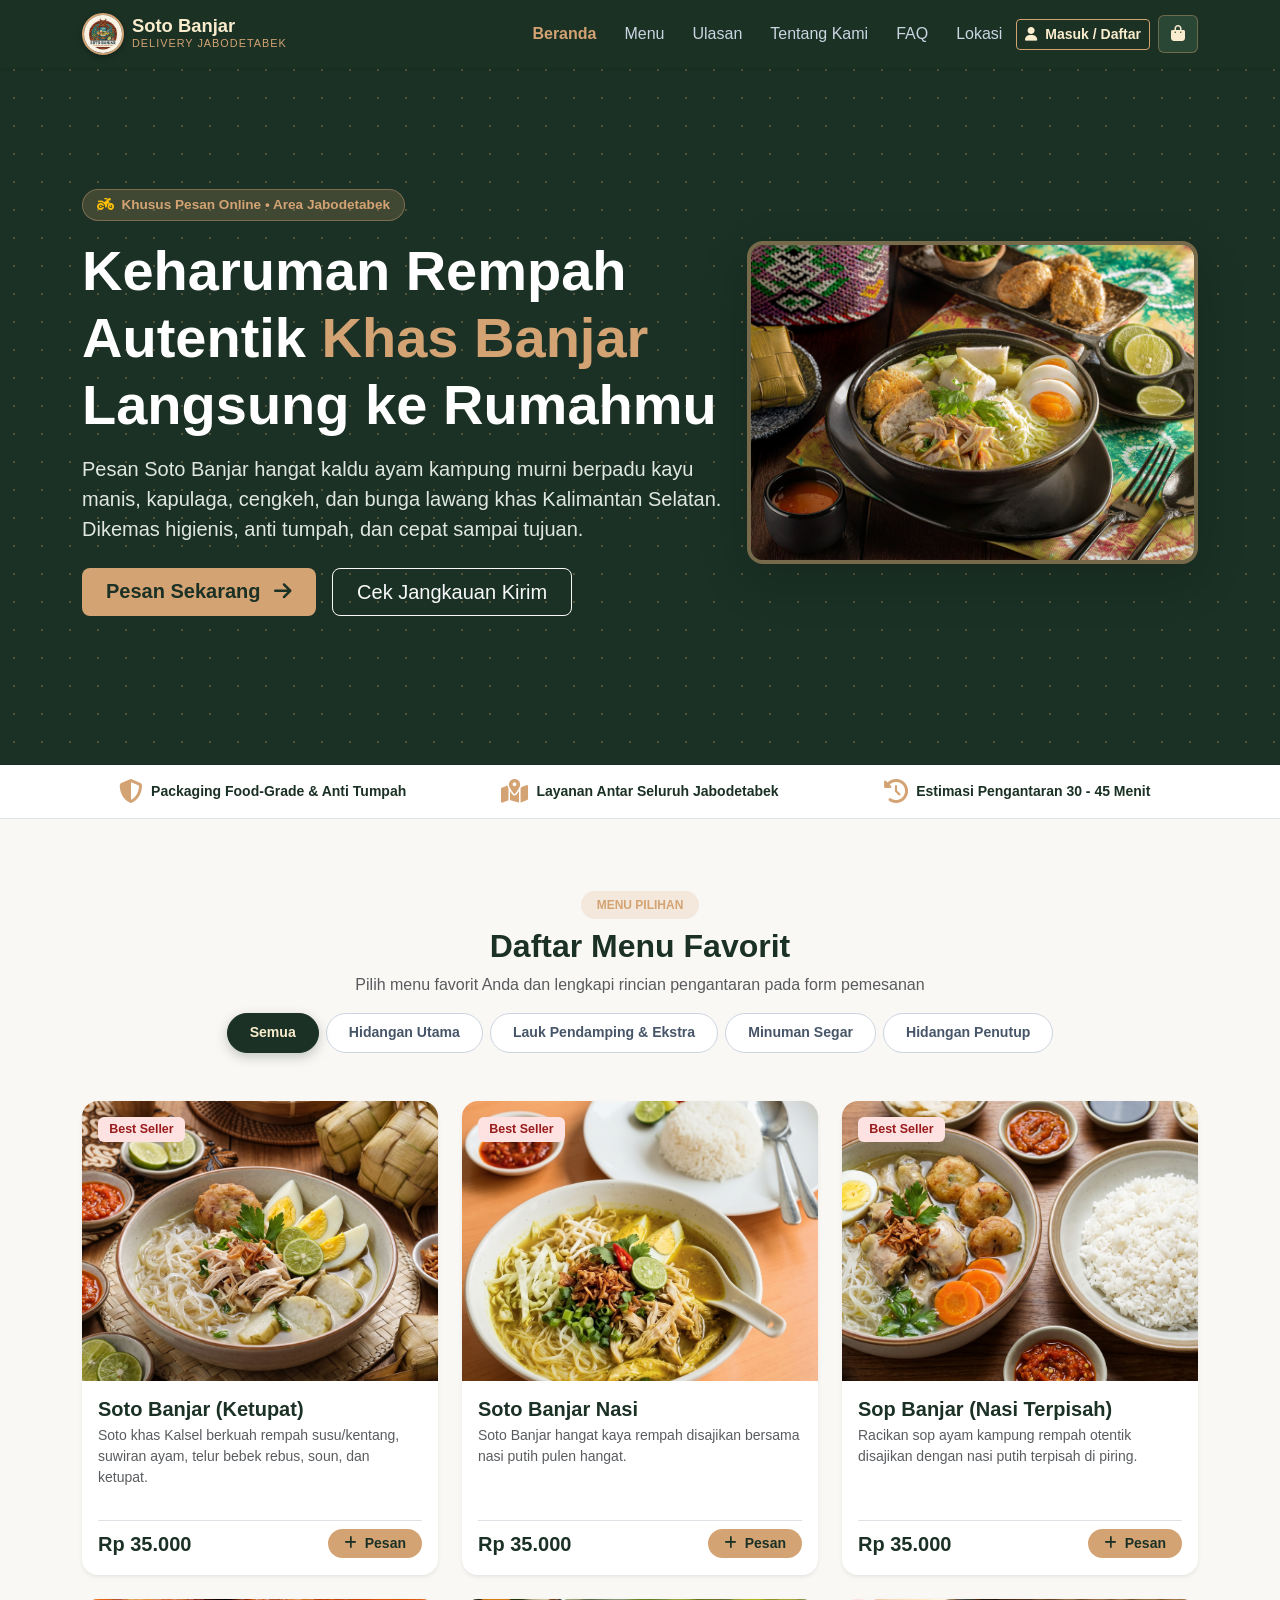
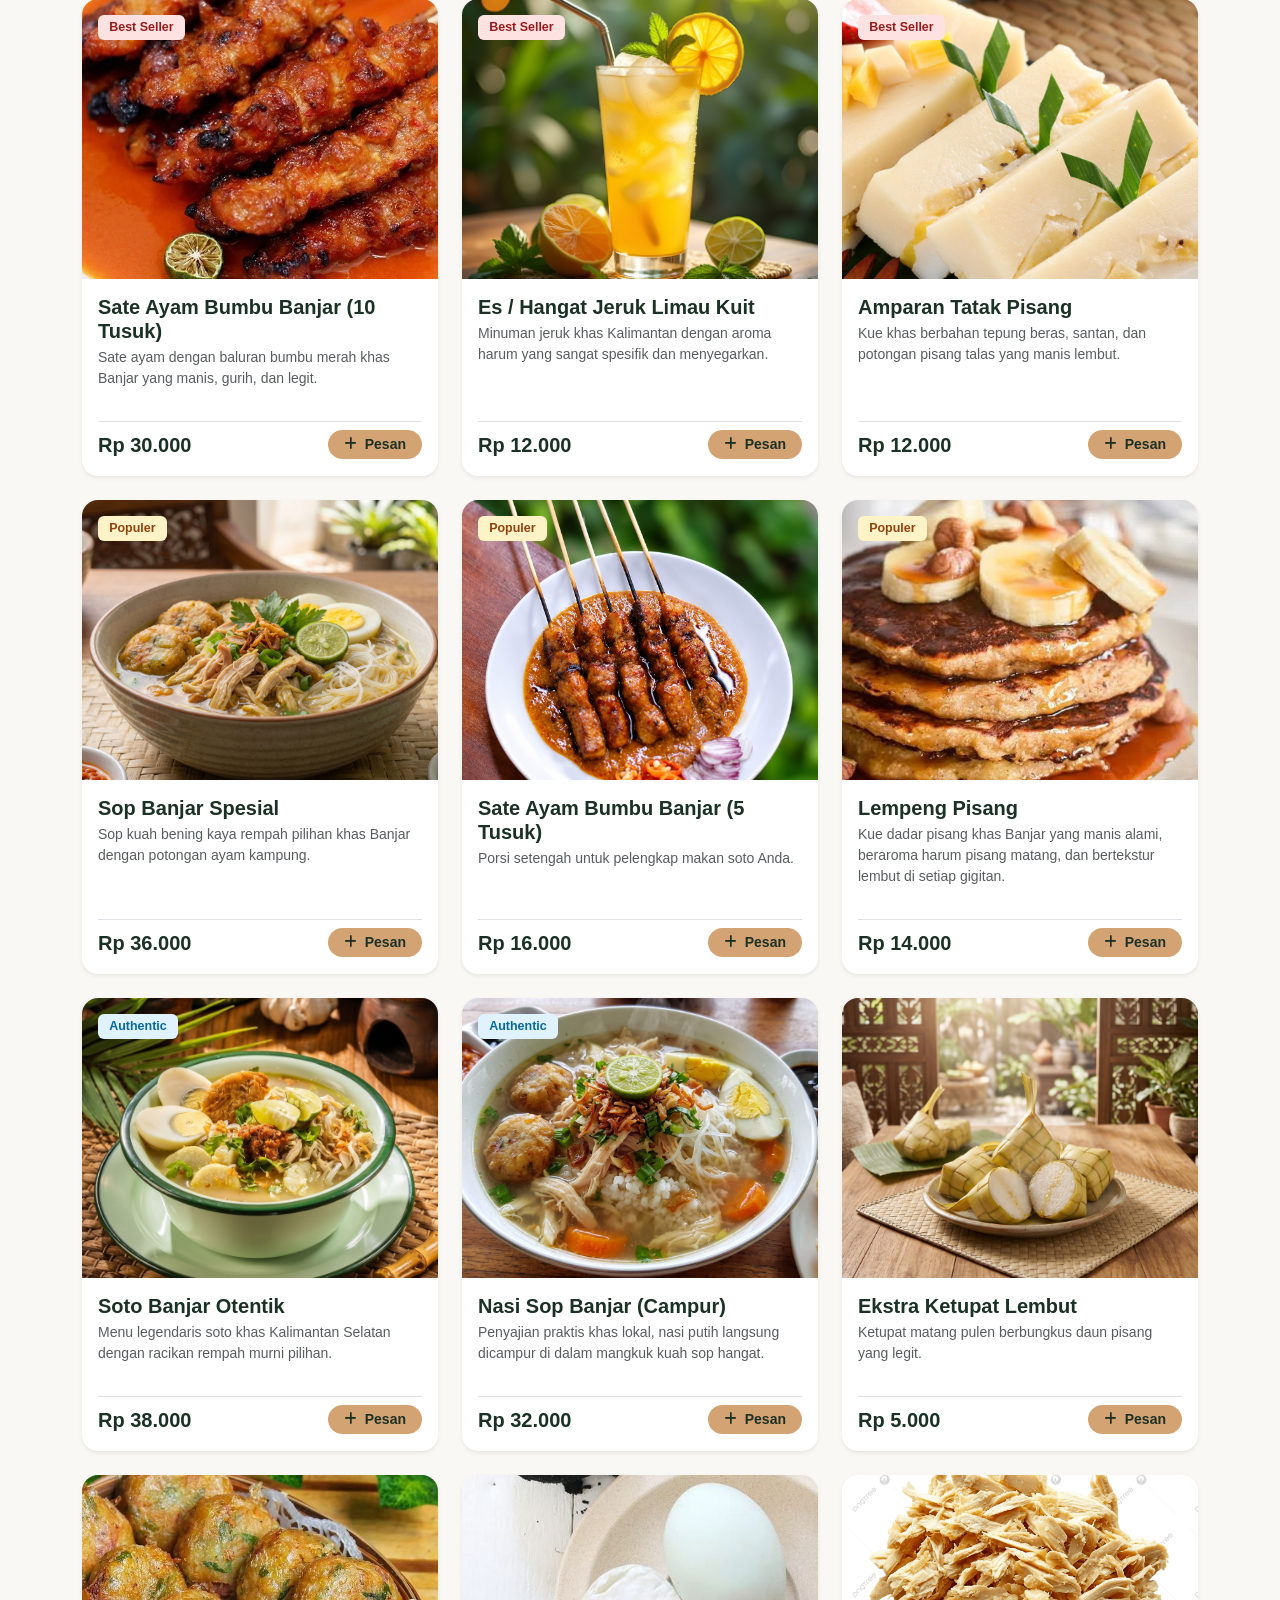
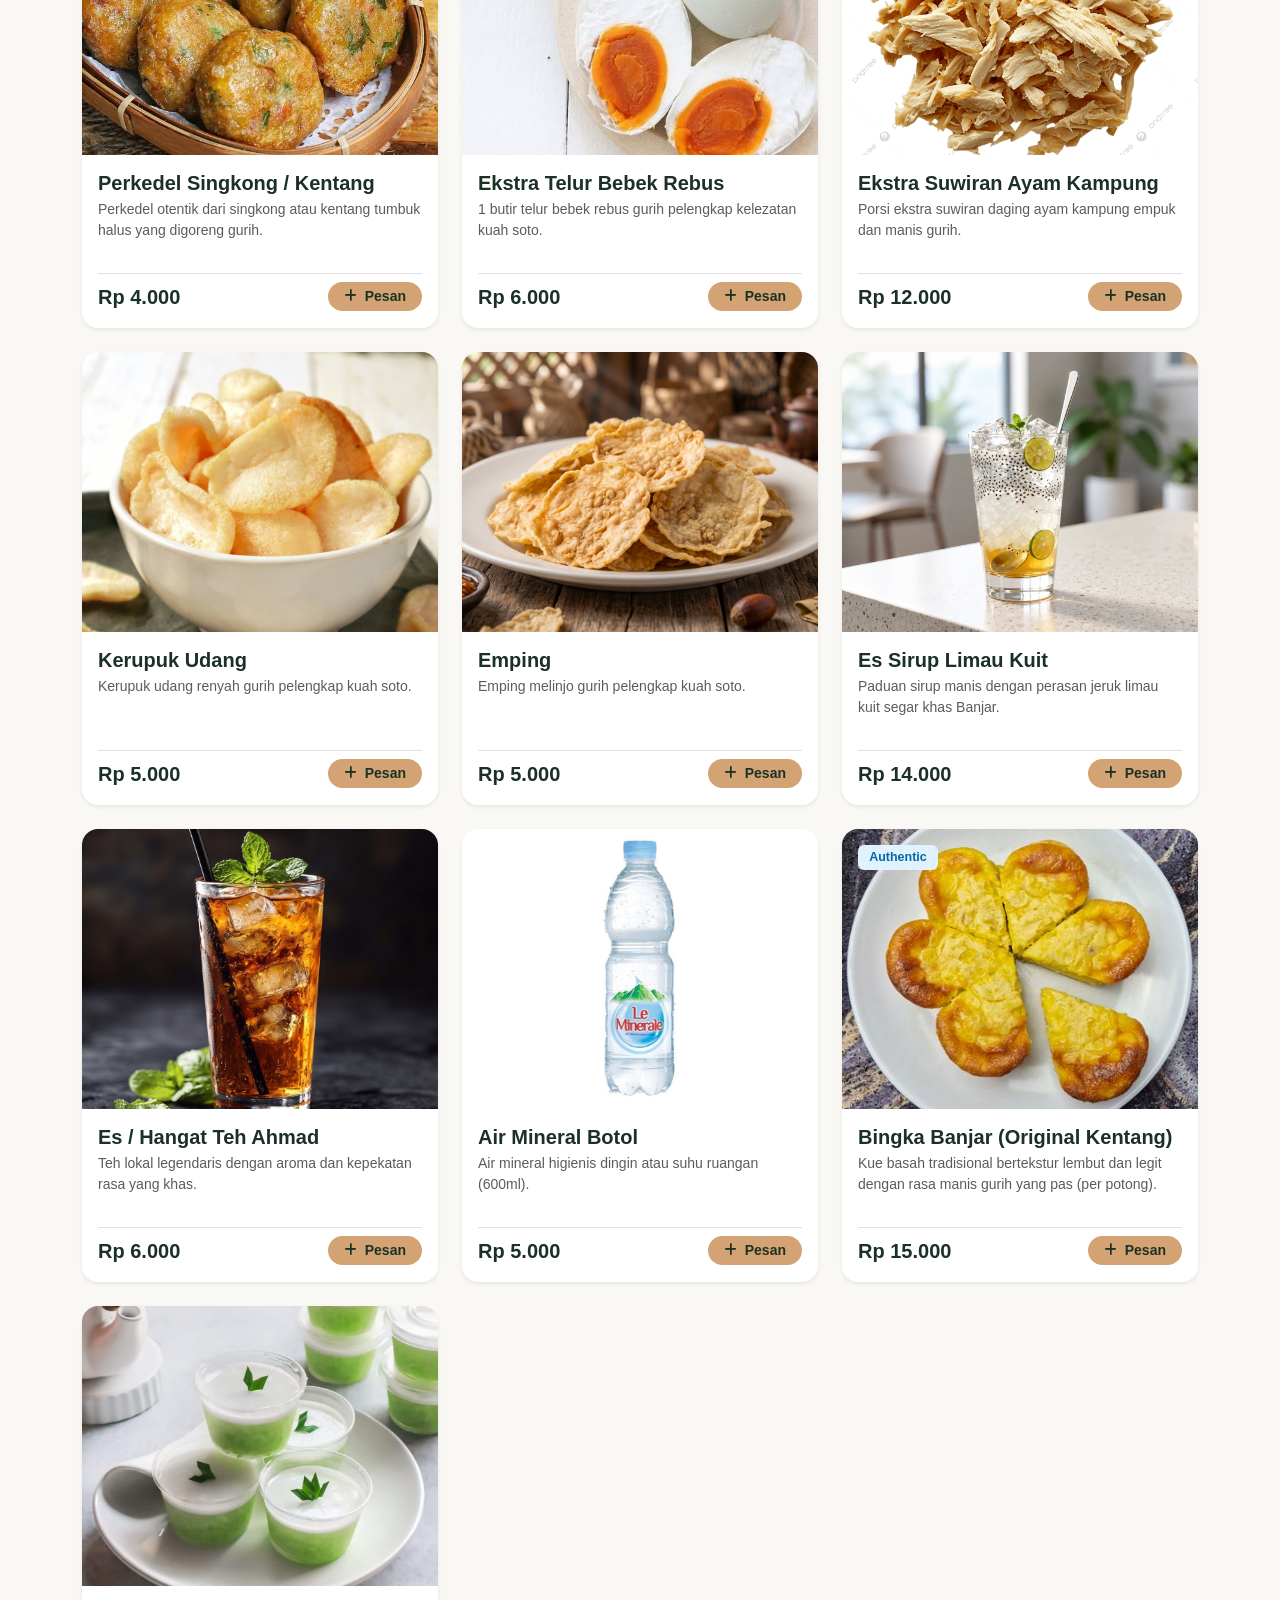
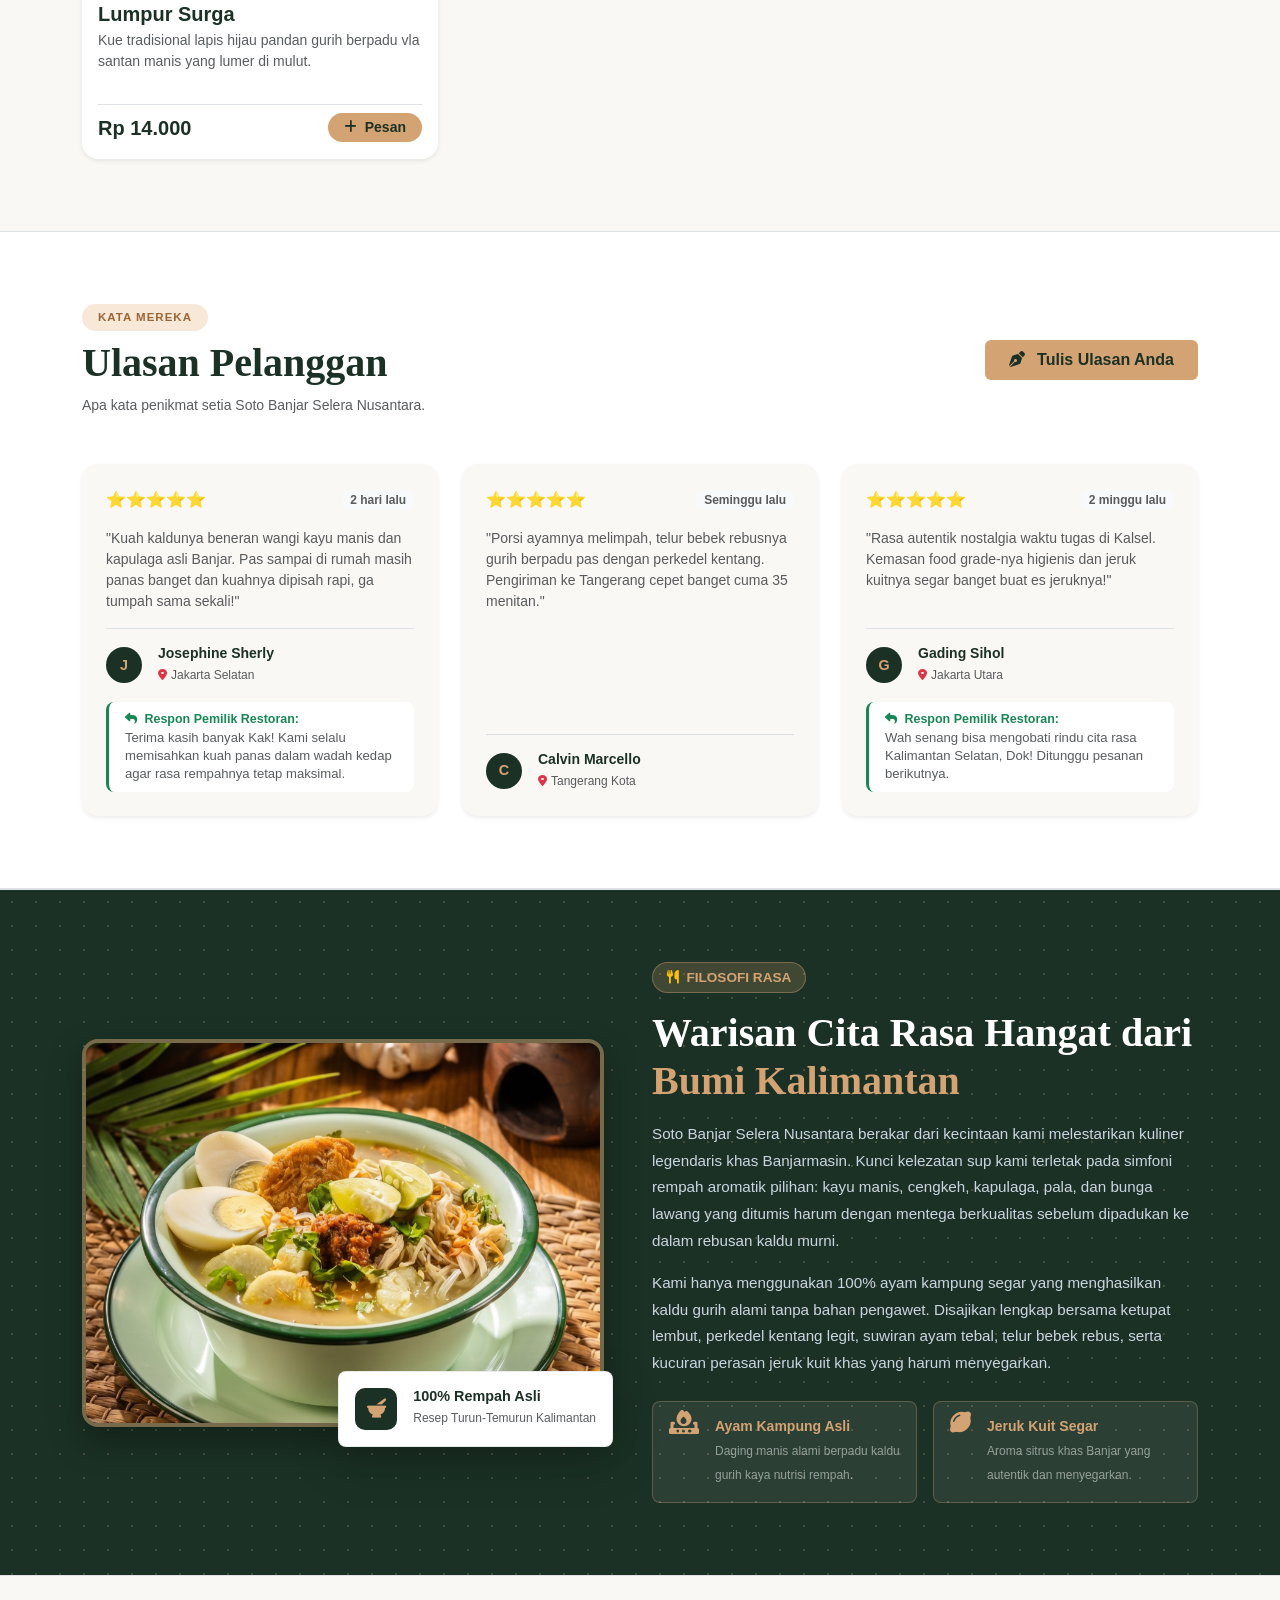
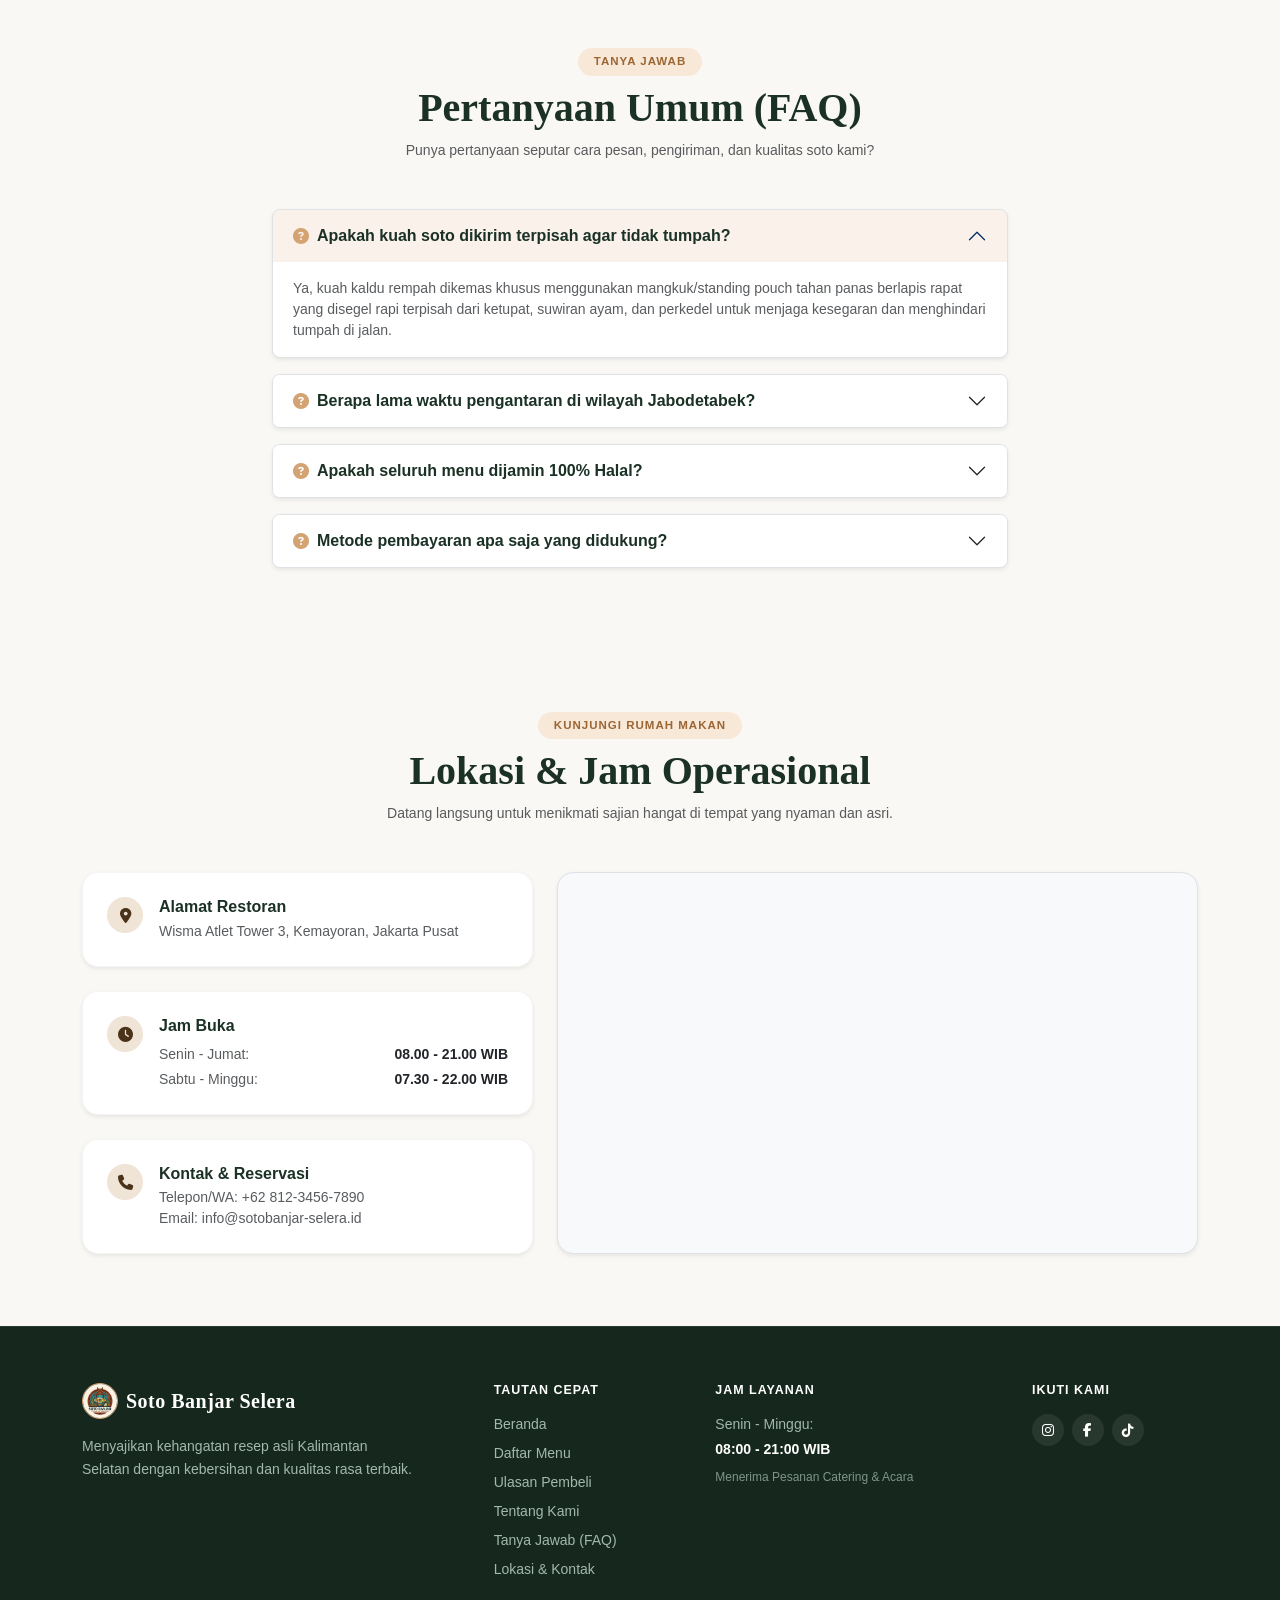
==== commit ad168f6c: "feat(customer): selesaikan section FAQ akordeon, ulasan interaktif, riwayat pesanan, footer dan sink" ====
--- a/SotoBanjar-UTS-Kelompok5/customer/index.html
+++ b/SotoBanjar-UTS-Kelompok5/customer/index.html
@@ -33,17 +33,12 @@
                     <i class="fa-solid fa-bag-shopping"></i>
                     <span id="cart-count-badge" class="position-absolute top-0 start-100 translate-middle badge rounded-pill bg-danger d-none">0</span>
                 </button>
-                <a href="#menu" class="btn btn-gold d-none d-sm-inline-block">Pesan Sekarang</a>
-                <button class="navbar-toggler" type="button" data-bs-toggle="collapse" data-bs-target="#navMenu">
-                    <span class="navbar-toggler-icon"></span>
-                </button>
             </div>
 
             <div class="collapse navbar-collapse" id="navMenu">
                 <ul class="navbar-nav ms-auto mb-2 mb-lg-0">
                     <li class="nav-item"><a class="nav-link active" href="#home">Beranda</a></li>
                     <li class="nav-item"><a class="nav-link" href="#menu">Menu</a></li>
-                    <li class="nav-item"><a class="nav-link" href="#area-pengiriman">Area Kirim</a></li>
                     <li class="nav-item"><a class="nav-link" href="#review">Ulasan</a></li>
                     <li class="nav-item"><a class="nav-link" href="#tentang">Tentang Kami</a></li>
                     <li class="nav-item"><a class="nav-link" href="#faq">FAQ</a></li>
@@ -53,7 +48,7 @@
         </div>
     </nav>
 
-    <!-- Hero -->
+    <!-- Header -->
     <section id="home" class="hero-section text-white d-flex align-items-center">
         <div class="container text-center text-lg-start">
             <div class="row align-items-center gy-5">
@@ -124,6 +119,24 @@
         </div>
     </section>
 
+    <!-- Review / Ulasan Pelanggan -->
+    <section id="review" class="py-5 bg-white border-top border-bottom">
+        <div class="container py-4">
+            <div class="d-flex flex-column flex-md-row justify-content-between align-items-center mb-5 gap-3">
+                <div>
+                    <span class="badge badge-pill-subtle text-uppercase px-3 py-2 rounded-pill fw-bold">KATA MEREKA</span>
+                    <h2 class="display-6 fw-bold mt-2 section-heading-custom">Ulasan Pelanggan</h2>
+                    <p class="text-muted small mb-0">Apa kata penikmat setia Soto Banjar Selera Nusantara.</p>
+                </div>
+                <button type="button" class="btn btn-gold px-4 py-2" onclick="handleOpenReviewModal()">
+                    <i class="fa-solid fa-pen-nib me-2"></i> Tulis Ulasan Anda
+                </button>
+            </div>
+
+            <div class="row g-4" id="review-cards-container"></div>
+        </div>
+    </section>
+
     <!-- Tentang Kami -->
     <section id="tentang" class="py-5 about-green-section text-white border-top border-bottom">
         <div class="container py-4">
@@ -184,7 +197,132 @@
         </div>
     </section>
 
-    <!-- Offcanvas Cart Drawer -->
+    <!-- FAQ -->
+    <section id="faq" class="py-5 location-section">
+        <div class="container py-4">
+            <div class="text-center mb-5">
+                <span class="badge badge-pill-subtle text-uppercase px-3 py-2 rounded-pill fw-bold" id="faq-badge-text">TANYA JAWAB</span>
+                <h2 class="display-6 fw-bold mt-2 section-heading-custom" id="faq-title-text">Pertanyaan Umum (FAQ)</h2>
+                <p class="text-muted small" id="faq-desc-text">Punya pertanyaan seputar cara pesan, pengiriman, dan kualitas soto kami?</p>
+            </div>
+
+            <div class="row justify-content-center">
+                <div class="col-lg-8">
+                    <div class="accordion custom-accordion" id="faqAccordion"></div>
+                </div>
+            </div>
+        </div>
+    </section>
+
+    <!-- Lokasi & Jam Operasional -->
+    <section id="lokasi" class="location-section py-5">
+        <div class="container py-4">
+            <div class="text-center mb-5">
+                <span class="badge badge-pill-subtle text-uppercase px-3 py-2 rounded-pill fw-bold">KUNJUNGI RUMAH MAKAN</span>
+                <h2 class="display-6 fw-bold mt-2 section-heading-custom">Lokasi & Jam Operasional</h2>
+                <p class="text-muted small">Datang langsung untuk menikmati sajian hangat di tempat yang nyaman dan asri.</p>
+            </div>
+
+            <div class="row g-4 align-items-stretch">
+                <div class="col-lg-5 d-flex flex-column gap-3 justify-content-between">
+                    <div class="info-card p-3 p-md-4 shadow-sm rounded-4 border-0 bg-white d-flex align-items-start gap-3">
+                        <div class="icon-circle"><i class="fa-solid fa-location-dot"></i></div>
+                        <div>
+                            <h6 class="fw-bold mb-1 title-text">Alamat Restoran</h6>
+                            <p class="text-muted small mb-0">Wisma Atlet Tower 3, Kemayoran, Jakarta Pusat</p>
+                        </div>
+                    </div>
+
+                    <div class="info-card p-3 p-md-4 shadow-sm rounded-4 border-0 bg-white d-flex align-items-start gap-3">
+                        <div class="icon-circle"><i class="fa-solid fa-clock"></i></div>
+                        <div class="flex-grow-1">
+                            <h6 class="fw-bold mb-2 title-text">Jam Buka</h6>
+                            <div class="d-flex justify-content-between small text-muted mb-1">
+                                <span>Senin - Jumat:</span>
+                                <span class="fw-semibold text-dark">08.00 - 21.00 WIB</span>
+                            </div>
+                            <div class="d-flex justify-content-between small text-muted">
+                                <span>Sabtu - Minggu:</span>
+                                <span class="fw-semibold text-dark">07.30 - 22.00 WIB</span>
+                            </div>
+                        </div>
+                    </div>
+
+                    <div class="info-card p-3 p-md-4 shadow-sm rounded-4 border-0 bg-white d-flex align-items-start gap-3">
+                        <div class="icon-circle"><i class="fa-solid fa-phone"></i></div>
+                        <div>
+                            <h6 class="fw-bold mb-1 title-text">Kontak & Reservasi</h6>
+                            <div class="text-muted small">Telepon/WA: +62 812-3456-7890</div>
+                            <div class="text-muted small">Email: info@sotobanjar-selera.id</div>
+                        </div>
+                    </div>
+                </div>
+
+                <div class="col-lg-7">
+                    <div class="h-100 rounded-4 shadow-sm overflow-hidden border bg-light" style="min-height: 380px;">
+                        <iframe
+                            src="https://maps.google.com/maps?q=Wisma%20Atlet%20Tower%203%20Kemayoran%20Jakarta%20Pusat&t=&z=16&ie=UTF8&iwloc=&output=embed" 
+                            width="100%"
+                            height="100%"
+                            style="border:0; min-height: 380px; width: 100%; display: block;"
+                            allowfullscreen=""
+                            loading="lazy"
+                            referrerpolicy="no-referrer-when-downgrade">
+                        </iframe>
+                    </div>
+                </div>
+            </div>
+        </div>
+    </section>
+
+    <!-- Footer -->
+    <footer class="main-footer py-5 text-white">
+        <div class="container py-2">
+            <div class="row g-4 justify-content-between">
+                <div class="col-lg-4 col-md-6">
+                    <div class="d-flex align-items-center gap-2 mb-3">
+                        <img src="../assets/logo.jpeg" alt="Logo Soto Banjar" class="footer-logo-img">
+                        <h5 class="fw-bold mb-0 text-white font-serif">Soto Banjar Selera</h5>
+                    </div>
+                    <p class="footer-desc small text-light-green mb-0 pe-lg-4">
+                        Menyajikan kehangatan resep asli Kalimantan Selatan dengan kebersihan dan kualitas rasa terbaik.
+                    </p>
+                </div>
+
+                <div class="col-lg-2 col-md-6 col-6">
+                    <h6 class="footer-title fw-bold text-uppercase mb-3">Tautan Cepat</h6>
+                    <ul class="list-unstyled footer-links small mb-0 d-flex flex-column gap-2">
+                        <li><a href="#home">Beranda</a></li>
+                        <li><a href="#menu">Daftar Menu</a></li>
+                        <li><a href="#review">Ulasan Pembeli</a></li>
+                        <li><a href="#tentang">Tentang Kami</a></li>
+                        <li><a href="#faq">Tanya Jawab (FAQ)</a></li>
+                        <li><a href="#lokasi">Lokasi & Kontak</a></li>
+                    </ul>
+                </div>
+
+                <div class="col-lg-3 col-md-6 col-6">
+                    <h6 class="footer-title fw-bold text-uppercase mb-3">Jam Layanan</h6>
+                    <div class="small text-light-green">
+                        <p class="mb-1">Senin - Minggu:</p>
+                        <p class="fw-bold text-white mb-2">08:00 - 21:00 WIB</p>
+                        <p class="mb-0 extra-small opacity-75">Menerima Pesanan Catering & Acara</p>
+                    </div>
+                </div>
+
+                <div class="col-lg-2 col-md-6">
+                    <h6 class="footer-title fw-bold text-uppercase mb-3">Ikuti Kami</h6>
+                    <div class="d-flex gap-2">
+                        <a href="#" class="social-btn" title="Instagram"><i class="fa-brands fa-instagram"></i></a>
+                        <a href="#" class="social-btn" title="Facebook"><i class="fa-brands fa-facebook-f"></i></a>
+                        <a href="#" class="social-btn" title="TikTok"><i class="fa-brands fa-tiktok"></i></a>
+                    </div>
+                </div>
+            </div>
+        </div>
+    </footer>
+
+    <!-- Form Pemesanan & Pengiriman -->
     <div class="offcanvas offcanvas-end" tabindex="-1" id="cartDrawer" style="width: 480px; max-width: 100vw;">
         <div class="offcanvas-header bg-dark-green text-white">
             <h5 class="offcanvas-title d-flex align-items-center gap-2">
@@ -280,7 +418,7 @@
         </div>
     </div>
 
-    <!-- Struk Pesanan Berhasil -->
+    <!-- Struk Pesanan -->
     <div class="modal fade" id="orderSuccessModal" tabindex="-1" aria-hidden="true" data-bs-backdrop="static">
         <div class="modal-dialog modal-dialog-centered">
             <div class="modal-content border-0 shadow rounded-4 overflow-hidden">
@@ -326,9 +464,34 @@
                         </div>
                     </div>
 
-                    <button type="button" class="btn btn-dark-green text-white w-100 py-2 fw-semibold" data-bs-dismiss="modal">
-                        Selesai
-                    </button>
+                    <div class="d-flex gap-2">
+                        <button type="button" class="btn btn-outline-dark w-50 py-2 fw-semibold" onclick="openOrderHistoryModal()" data-bs-dismiss="modal">
+                            <i class="fa-solid fa-clock-rotate-left me-1"></i> Lihat Riwayat
+                        </button>
+                        <button type="button" class="btn btn-dark-green text-white w-50 py-2 fw-semibold" data-bs-dismiss="modal">
+                            Selesai
+                        </button>
+                    </div>
+                </div>
+            </div>
+        </div>
+    </div>
+
+    <!-- History Pesanan -->
+    <div class="modal fade" id="orderHistoryModal" tabindex="-1" aria-hidden="true">
+        <div class="modal-dialog modal-dialog-centered modal-dialog-scrollable modal-lg">
+            <div class="modal-content border-0 shadow rounded-4">
+                <div class="modal-header bg-dark-green text-white">
+                    <h5 class="modal-title fw-bold">
+                        <i class="fa-solid fa-clock-rotate-left text-gold me-2"></i> Riwayat Pesanan Saya
+                    </h5>
+                    <button type="button" class="btn-close btn-close-white" data-bs-dismiss="modal"></button>
+                </div>
+                <div class="modal-body p-4 bg-light">
+                    <div id="customer-order-history-list" class="d-flex flex-column gap-3"></div>
+                </div>
+                <div class="modal-footer bg-white border-top">
+                    <button type="button" class="btn btn-secondary btn-sm px-4" data-bs-dismiss="modal">Tutup</button>
                 </div>
             </div>
         </div>
@@ -402,6 +565,46 @@
         </div>
     </div>
 
+    <!-- Form Review / Ulasan Baru -->
+    <div class="modal fade" id="addReviewModal" tabindex="-1" aria-hidden="true">
+        <div class="modal-dialog modal-dialog-centered">
+            <div class="modal-content border-0 shadow rounded-4">
+                <div class="modal-header bg-dark-green text-white">
+                    <h5 class="modal-title fw-bold"><i class="fa-solid fa-star text-gold me-2"></i> Berikan Ulasan Anda</h5>
+                    <button type="button" class="btn-close btn-close-white" data-bs-dismiss="modal"></button>
+                </div>
+                <form id="form-add-review">
+                    <div class="modal-body p-4">
+                        <div class="mb-3">
+                            <label class="form-label small fw-semibold">Nama Anda *</label>
+                            <input type="text" id="rev-name" class="form-control" placeholder="Nama Anda" required readonly style="background-color: #f1f5f9;">
+                        </div>
+                        <div class="mb-3">
+                            <label class="form-label small fw-semibold">Asal Kota (Jabodetabek) *</label>
+                            <input type="text" id="rev-city" class="form-control" placeholder="Contoh: Jakarta Barat" required>
+                        </div>
+                        <div class="mb-3">
+                            <label class="form-label small fw-semibold">Rating Kepuasan *</label>
+                            <select id="rev-rating" class="form-select" required>
+                                <option value="5">⭐⭐⭐⭐⭐ (5/5) Sangat Puas & Lezat</option>
+                                <option value="4">⭐⭐⭐⭐ (4/5) Enak & Cepat</option>
+                                <option value="3">⭐⭐⭐ (3/5) Cukup Baik</option>
+                            </select>
+                        </div>
+                        <div class="mb-3">
+                            <label class="form-label small fw-semibold">Ulasan / Komentar *</label>
+                            <textarea id="rev-comment" rows="3" class="form-control" placeholder="Ceritakan rasa kuah, keempukan ayam, atau kecepatan delivery kami..." required></textarea>
+                        </div>
+                    </div>
+                    <div class="modal-footer">
+                        <button type="button" class="btn btn-outline-secondary" data-bs-dismiss="modal">Batal</button>
+                        <button type="submit" class="btn btn-gold fw-bold px-4">Kirim Ulasan</button>
+                    </div>
+                </form>
+            </div>
+        </div>
+    </div>
+
     <!-- Notifikasi -->
     <div class="toast-container position-fixed bottom-0 end-0 p-3">
         <div id="actionToast" class="toast align-items-center text-white bg-dark-green border-0" role="alert">
--- a/SotoBanjar-UTS-Kelompok5/customer/style.css
+++ b/SotoBanjar-UTS-Kelompok5/customer/style.css
@@ -12,10 +12,21 @@
     color: #2b2b2b;
 }
 
-.bg-dark-green { background-color: var(--brand-dark-green) !important; }
-.text-dark-green { color: var(--brand-dark-green) !important; }
-.text-gold { color: var(--brand-gold) !important; }
-.bg-gold-subtle { background-color: rgba(212, 163, 115, 0.2); }
+.bg-dark-green {
+    background-color: var(--brand-dark-green) !important;
+}
+
+.text-dark-green {
+    color: var(--brand-dark-green) !important;
+}
+
+.text-gold {
+    color: var(--brand-gold) !important;
+}
+
+.bg-gold-subtle {
+    background-color: rgba(212, 163, 115, 0.2);
+}
 
 /* Navigation dan Logo */
 .custom-navbar {
@@ -46,7 +57,6 @@
     color: var(--brand-gold);
 }
 
-/* Navigation Link */
 .custom-navbar .navbar-nav .nav-link {
     color: #cbd5e1;
     font-weight: 500;
@@ -54,8 +64,15 @@
     transition: color 0.2s ease;
 }
 
-.custom-navbar .navbar-nav .nav-link:hover { color: var(--brand-cream); }
-.custom-navbar .navbar-nav .nav-link.active { color: var(--brand-gold) !important; font-weight: 700 !important; }
+.custom-navbar .navbar-nav .nav-link:hover {
+    color: var(--brand-cream);
+}
+
+/* navigation link */
+.custom-navbar .navbar-nav .nav-link.active {
+    color: var(--brand-gold) !important;
+    font-weight: 700 !important;
+}
 
 /* Tombol Login */
 .btn-outline-gold {
@@ -63,9 +80,12 @@
     border: 1px solid var(--brand-gold);
     font-weight: 600;
 }
-.btn-outline-gold:hover { background-color: var(--brand-gold); color: var(--brand-dark-green); }
-
-/* header */
+.btn-outline-gold:hover {
+    background-color: var(--brand-gold);
+    color: var(--brand-dark-green);
+}
+
+/* Header */
 .hero-section {
     min-height: 85vh;
     padding-top: 110px;
@@ -75,8 +95,14 @@
     background-size: 28px 28px;
 }
 
-.hero-title { line-height: 1.2; }
-.hero-desc { color: #e0e7e3; font-weight: 300; }
+.hero-title {
+    line-height: 1.2;
+}
+
+.hero-desc {
+    color: #e0e7e3;
+    font-weight: 300;
+}
 
 .badge-tag {
     background-color: rgba(212, 163, 115, 0.2);
@@ -94,7 +120,7 @@
     object-fit: cover;
 }
 
-/* Tentang Kami */
+/* Tentang Kami*/
 .about-green-section {
     background-color: var(--brand-dark-green);
     background-image: radial-gradient(rgba(212, 163, 115, 0.25) 0.75px, transparent 0.75px);
@@ -121,16 +147,28 @@
 }
 
 .about-floating-card {
-    bottom: -20px; right: 15px; z-index: 2;
+    bottom: -20px;
+    right: 15px;
+    z-index: 2;
     border: 1px solid rgba(0, 0, 0, 0.08) !important;
     animation: floatCard 3s ease-in-out infinite alternate;
 }
-@keyframes floatCard { from { transform: translateY(0); } to { transform: translateY(-8px); } }
+
+@keyframes floatCard {
+    from { transform: translateY(0); }
+    to { transform: translateY(-8px); }
+}
 
 .about-floating-icon {
-    width: 42px; height: 42px; border-radius: 10px;
-    background-color: var(--brand-dark-green); color: var(--brand-gold);
-    display: flex; align-items: center; justify-content: center; font-size: 1.2rem;
+    width: 42px;
+    height: 42px;
+    border-radius: 10px;
+    background-color: var(--brand-dark-green);
+    color: var(--brand-gold);
+    display: flex;
+    align-items: center;
+    justify-content: center;
+    font-size: 1.2rem;
 }
 
 .about-feature-box {
@@ -138,7 +176,11 @@
     border: 1px solid rgba(212, 163, 115, 0.3);
     transition: transform 0.2s ease, background 0.2s ease;
 }
-.about-feature-box:hover { background: rgba(255, 255, 255, 0.12); transform: translateY(-2px); }
+
+.about-feature-box:hover {
+    background: rgba(255, 255, 255, 0.12);
+    transform: translateY(-2px);
+}
 
 /* Filter */
 #filter-tabs {
@@ -244,8 +286,49 @@
     color: var(--brand-dark-green);
 }
 
+/* Review Pelanggan */
+.review-card {
+    background-color: #FAF8F5;
+    transition: transform 0.2s ease, box-shadow 0.2s ease;
+}
+.review-card:hover {
+    transform: translateY(-3px);
+    box-shadow: 0 10px 20px rgba(0, 0, 0, 0.08) !important;
+}
+.review-avatar {
+    width: 36px;
+    height: 36px;
+    border-radius: 50%;
+    background-color: var(--brand-dark-green);
+    color: var(--brand-gold);
+    display: flex;
+    align-items: center;
+    justify-content: center;
+    font-weight: bold;
+    font-size: 0.9rem;
+}
+
+/* FAQ */
+.custom-accordion .accordion-button:not(.collapsed) {
+    background-color: rgba(212, 163, 115, 0.15);
+    color: var(--brand-dark-green);
+    box-shadow: none;
+}
+.custom-accordion .accordion-button:focus {
+    box-shadow: none;
+    border-color: var(--brand-gold);
+}
+
+/* Lokasi & Jam Operasional */
 .location-section {
     background-color: #FAF8F5;
+}
+
+.badge-pill-subtle {
+    background-color: #F8E8D8;
+    color: #9C6634;
+    font-size: 0.72rem;
+    letter-spacing: 1px;
 }
 
 .section-heading-custom {
@@ -253,11 +336,38 @@
     color: #1B3125;
 }
 
+.info-card {
+    transition: transform 0.2s ease, box-shadow 0.2s ease;
+    border: 1px solid rgba(0, 0, 0, 0.04) !important;
+}
+
+.info-card:hover {
+    transform: translateY(-2px);
+    box-shadow: 0 8px 20px rgba(0, 0, 0, 0.06) !important;
+}
+
+.icon-circle {
+    width: 36px;
+    height: 36px;
+    border-radius: 50%;
+    background-color: #EFE4D6;
+    color: #4A3319;
+    display: flex;
+    align-items: center;
+    justify-content: center;
+    font-size: 0.95rem;
+    flex-shrink: 0;
+}
+
+.title-text {
+    color: #1B3125;
+}
+
 .extra-small {
     font-size: 0.75rem;
 }
 
-/* Kotak Kode VA */
+/* Kotak Kode Virtual Account & Riwayat Pesanan */
 .va-card-box {
     background: #f8fafc;
     border: 1.5px dashed var(--brand-gold) !important;
@@ -267,35 +377,106 @@
     letter-spacing: 2px;
 }
 
+.history-order-card {
+    transition: transform 0.2s ease, box-shadow 0.2s ease;
+}
+
+.history-order-card:hover {
+    transform: translateY(-2px);
+    box-shadow: 0 8px 20px rgba(0, 0, 0, 0.06) !important;
+}
+
 /* Warna badge */
-.bg-danger {
-    background-color: #fee2e2 !important;
-    color: #991b1b !important;
-}
-
-.bg-warning {
-    background-color: #fef3c7 !important;
-    color: #92400e !important;
-}
-
-.bg-info {
-    background-color: #e0f2fe !important;
-    color: #0369a1 !important;
-}
-
-.bg-success {
-    background-color: #dcfce7 !important;
-    color: #166534 !important;
-}
-
-/* Tombol show dan hide password */
+.bg-danger { background-color: #fee2e2 !important; color: #991b1b !important; }
+.bg-warning { background-color: #fef3c7 !important; color: #92400e !important; }
+.bg-success { background-color: #dcfce7 !important; color: #166534 !important; }
+.bg-info { background-color: #e0f2fe !important; color: #0369a1 !important; }
+.bg-orange { background-color: #ffedd5 !important; color: #c2410c !important; }
+.bg-purple { background-color: #f3e8ff !important; color: #6b21a8 !important; }
+.bg-dark { background-color: #1e293b !important; color: #ffffff !important; }
+
+/* Tombol Show / Hide Password Customer */
 .btn-toggle-pw {
     border-color: #cbd5e1 !important;
     background-color: #f8fafc !important;
     color: #64748b !important;
     font-size: 0.82rem !important;
     font-weight: 700 !important;
+    transition: all 0.2s ease !important;
     display: inline-flex !important;
     align-items: center !important;
     gap: 4px !important;
+    user-select: none !important;
+}
+
+.btn-toggle-pw:hover, .btn-toggle-pw:focus {
+    background-color: #e2e8f0 !important;
+    color: var(--brand-dark-green) !important;
+    border-color: #94a3b8 !important;
+    box-shadow: none !important;
+}
+
+/* footer*/
+.main-footer {
+    background-color: #16281E !important;
+    border-top: 1px solid rgba(255, 255, 255, 0.08);
+}
+
+.footer-logo-img {
+    width: 36px;
+    height: 36px;
+    border-radius: 50%;
+    object-fit: cover;
+    border: 1.5px solid #D4A373;
+}
+
+.font-serif {
+    font-family: 'Playfair Display', serif, -apple-system;
+    letter-spacing: 0.5px;
+}
+
+.text-light-green {
+    color: #A3B8AC;
+}
+
+.footer-desc {
+    line-height: 1.6;
+}
+
+.footer-title {
+    font-size: 0.78rem;
+    letter-spacing: 1px;
+    color: #ffffff;
+}
+
+.footer-links a {
+    color: #A3B8AC;
+    text-decoration: none;
+    transition: color 0.2s ease, transform 0.2s ease;
+    display: inline-block;
+}
+
+.footer-links a:hover {
+    color: #D4A373;
+    transform: translateX(3px);
+}
+
+.social-btn {
+    width: 32px;
+    height: 32px;
+    border-radius: 50%;
+    background-color: rgba(255, 255, 255, 0.08);
+    color: #ffffff;
+    display: inline-flex;
+    align-items: center;
+    justify-content: center;
+    text-decoration: none;
+    font-size: 0.85rem;
+    transition: all 0.2s ease;
+}
+
+.social-btn:hover {
+    background-color: #D4A373;
+    color: #16281E;
+    transform: translateY(-2px);
 }
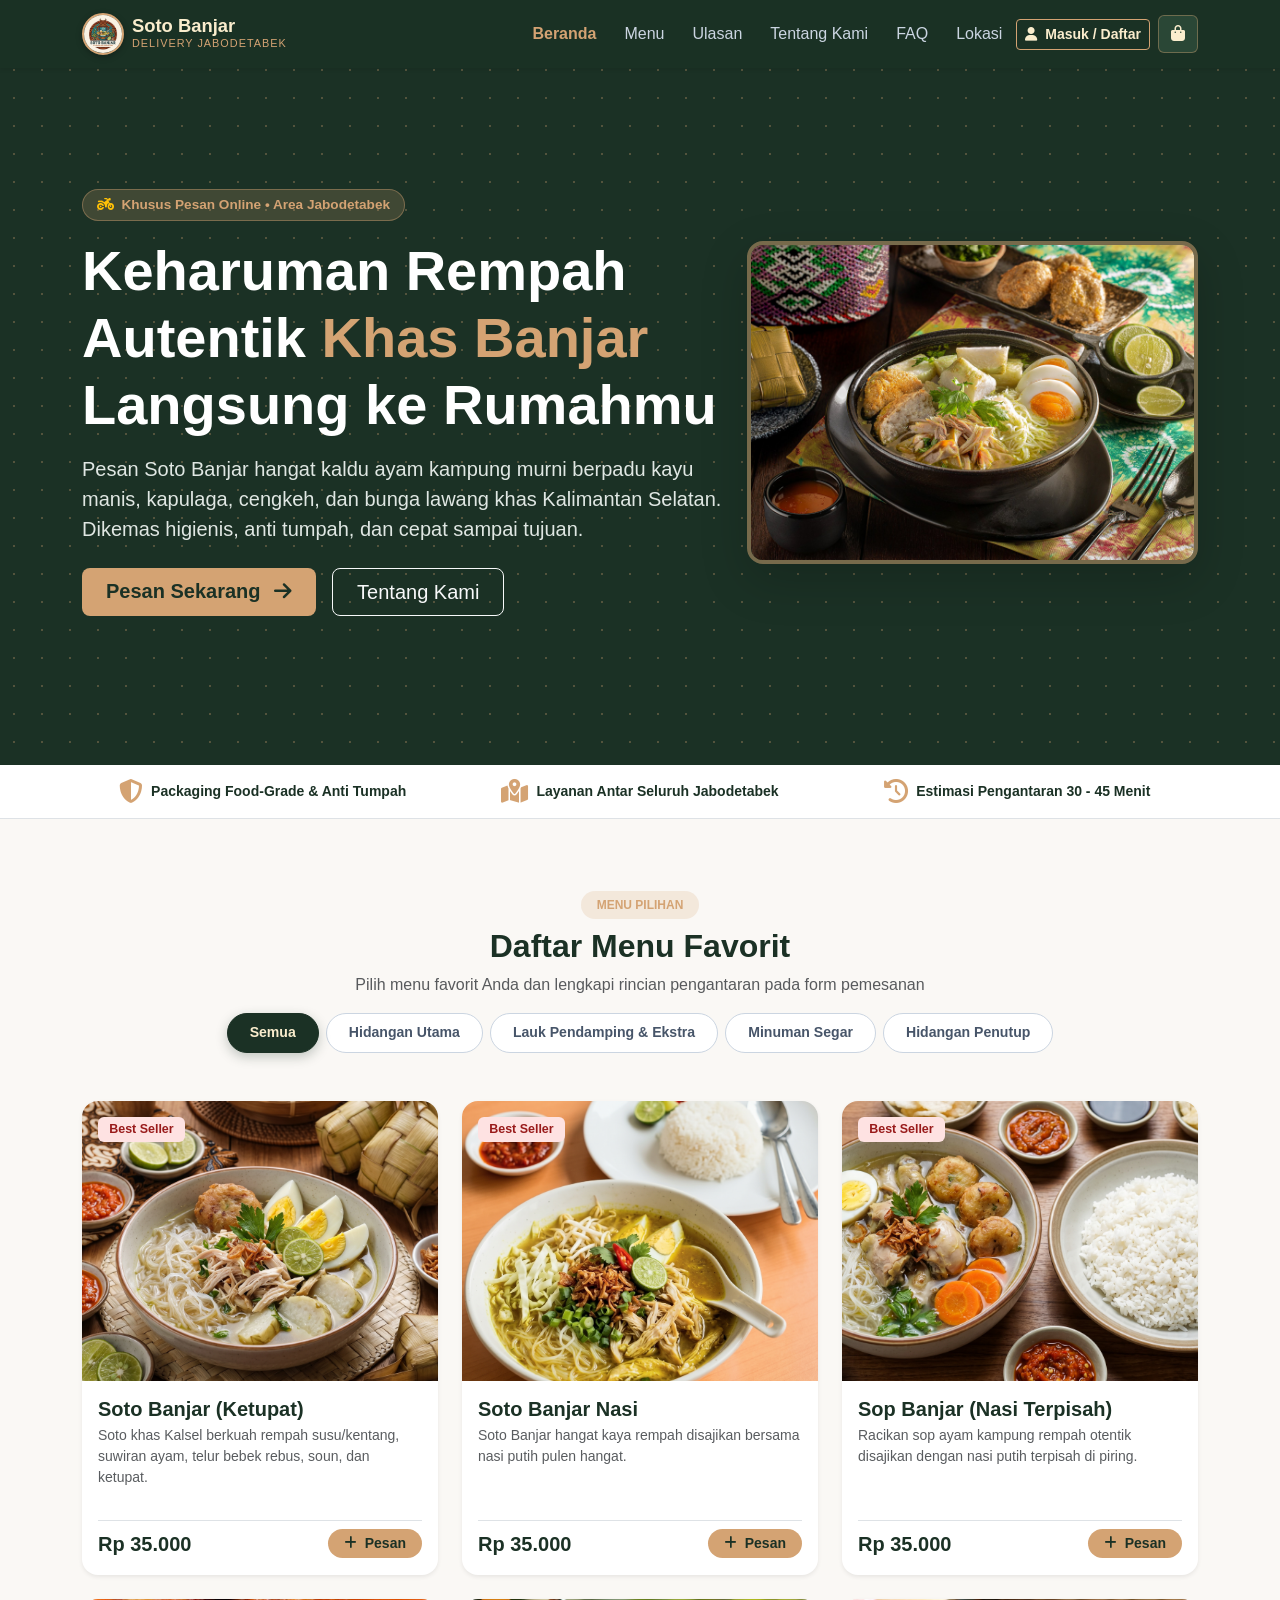
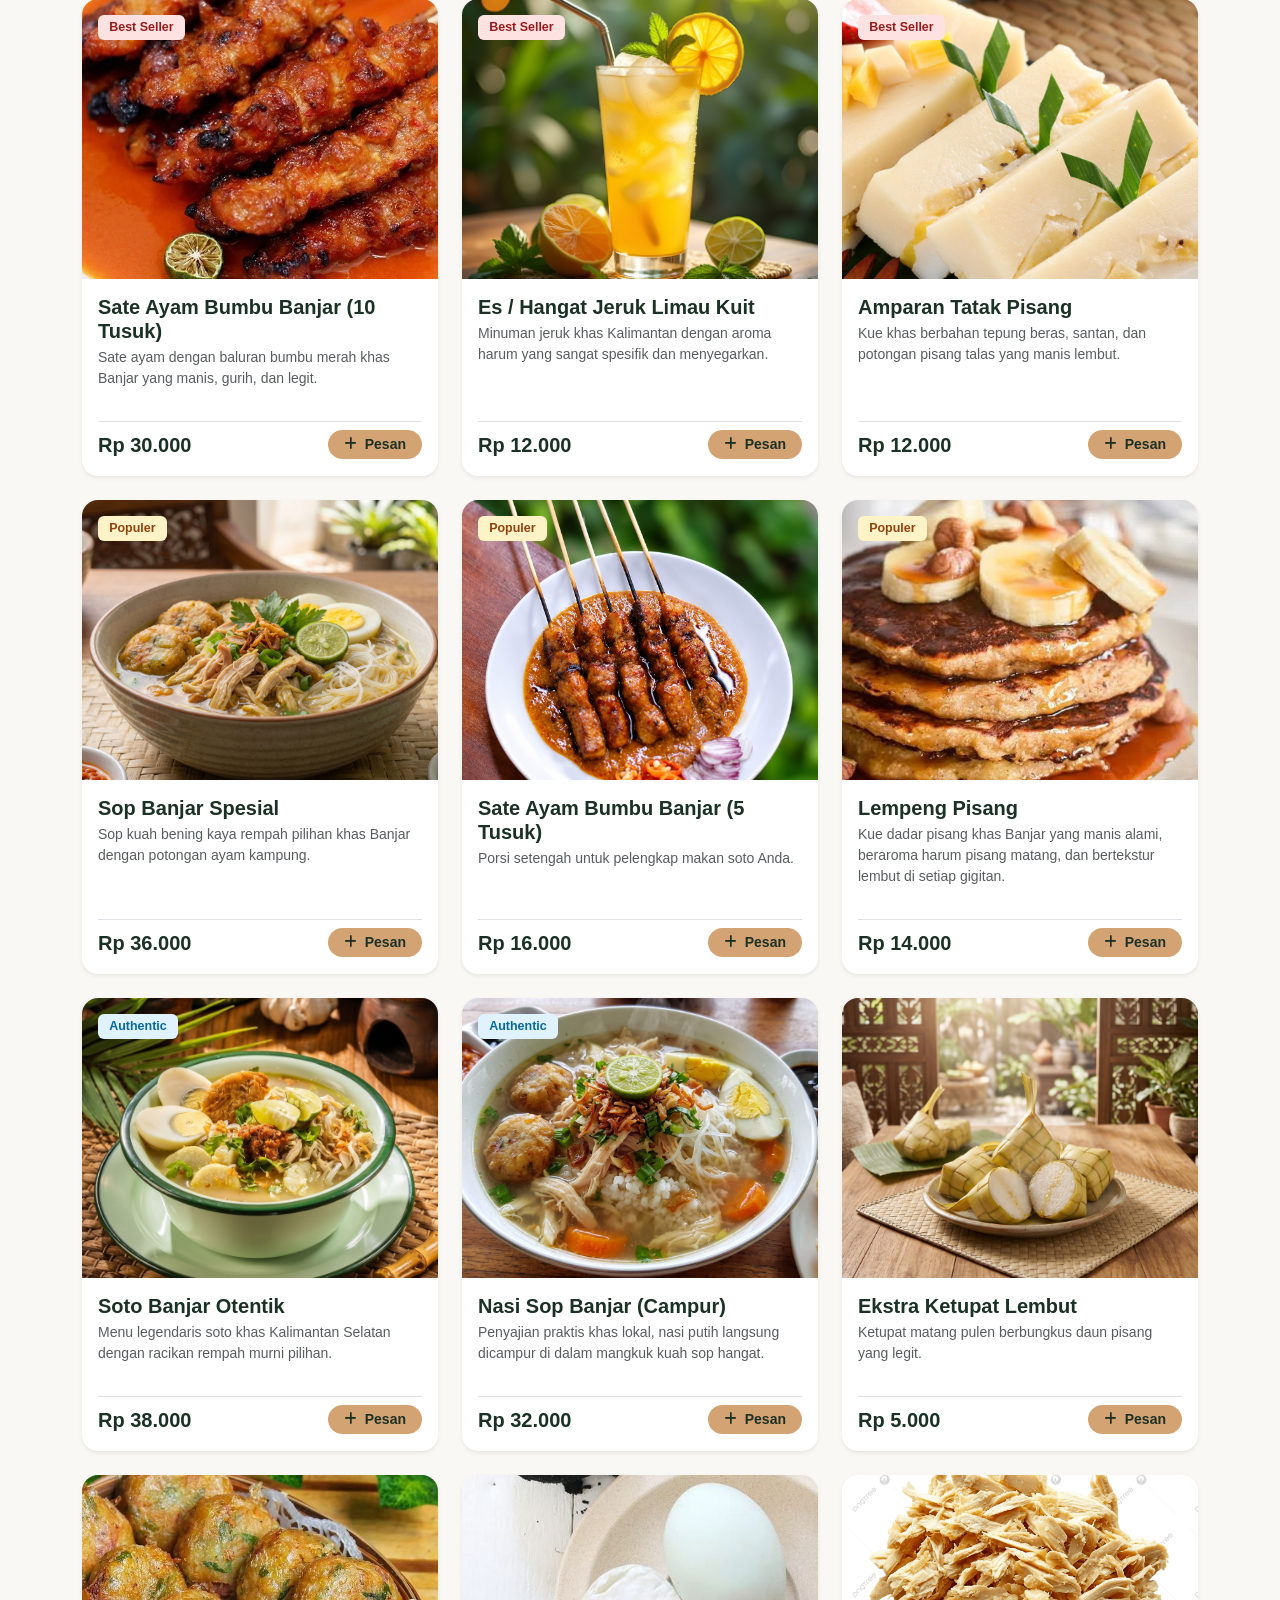
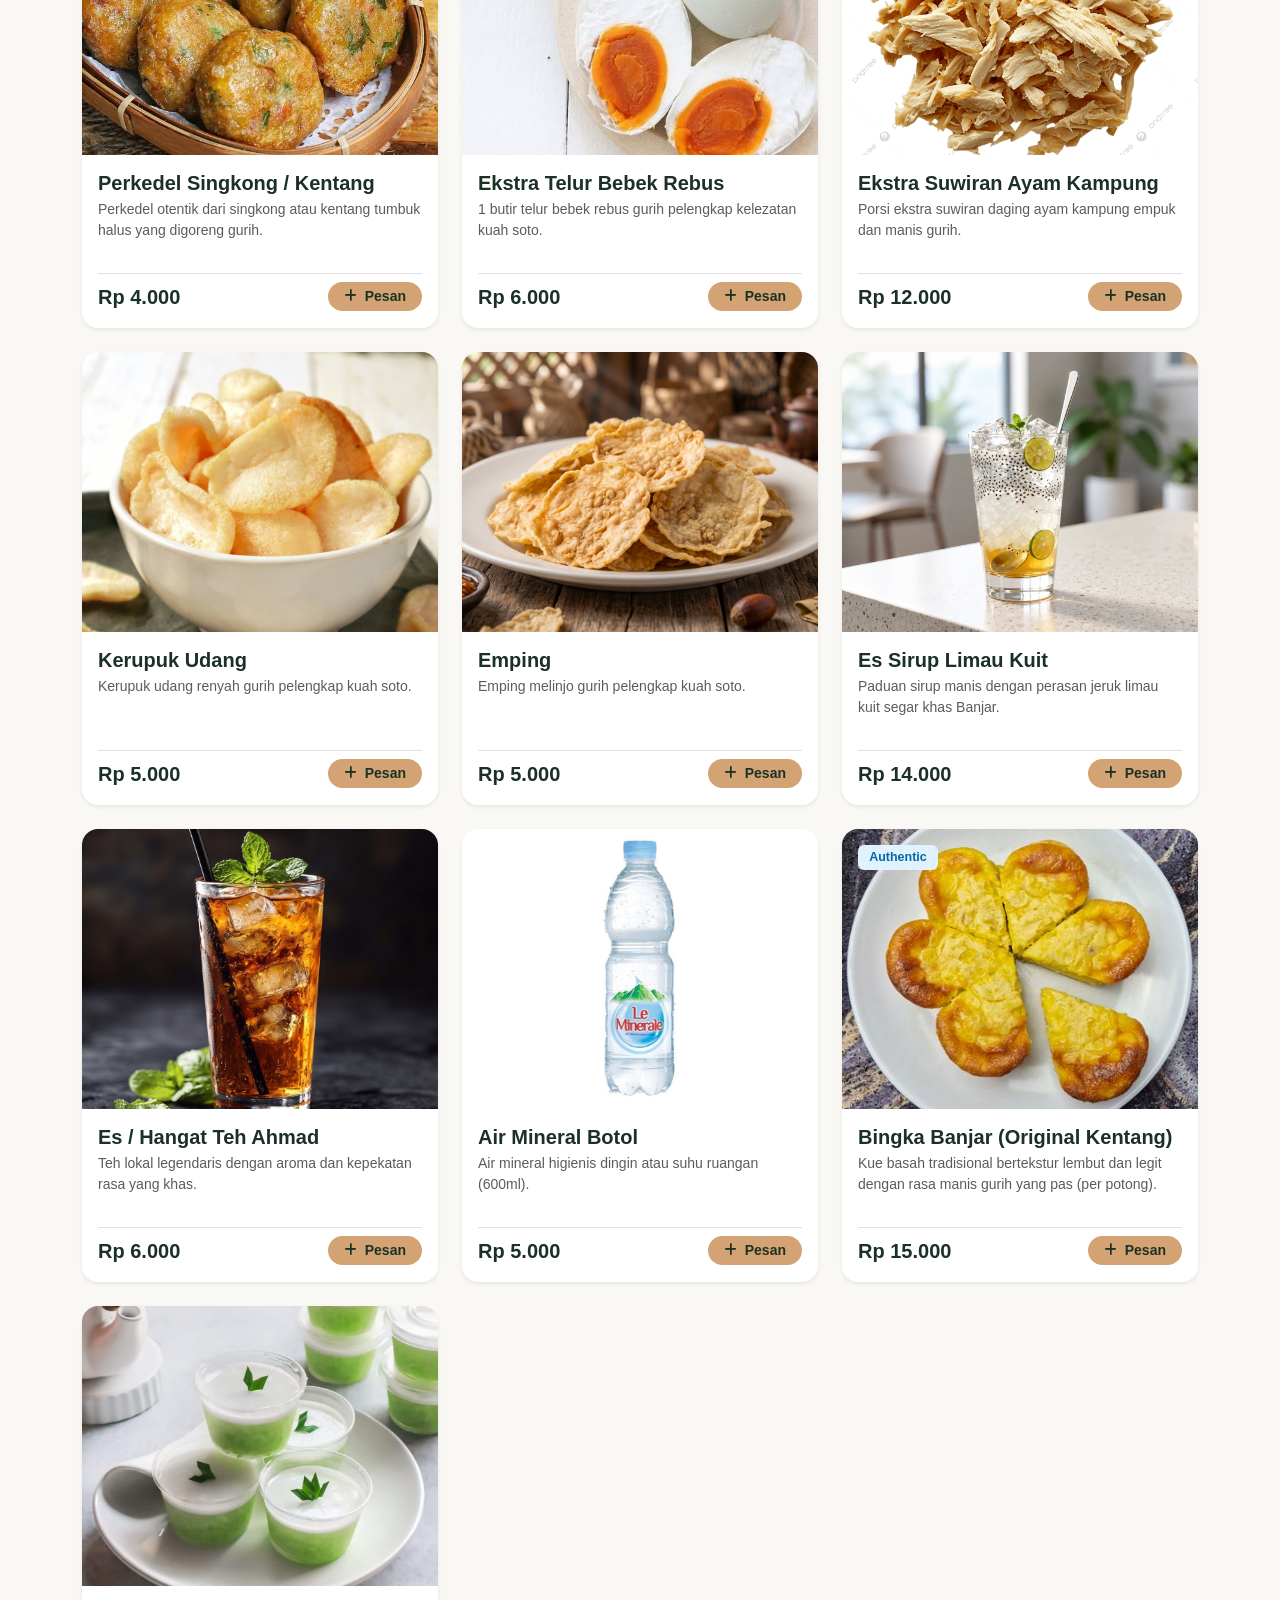
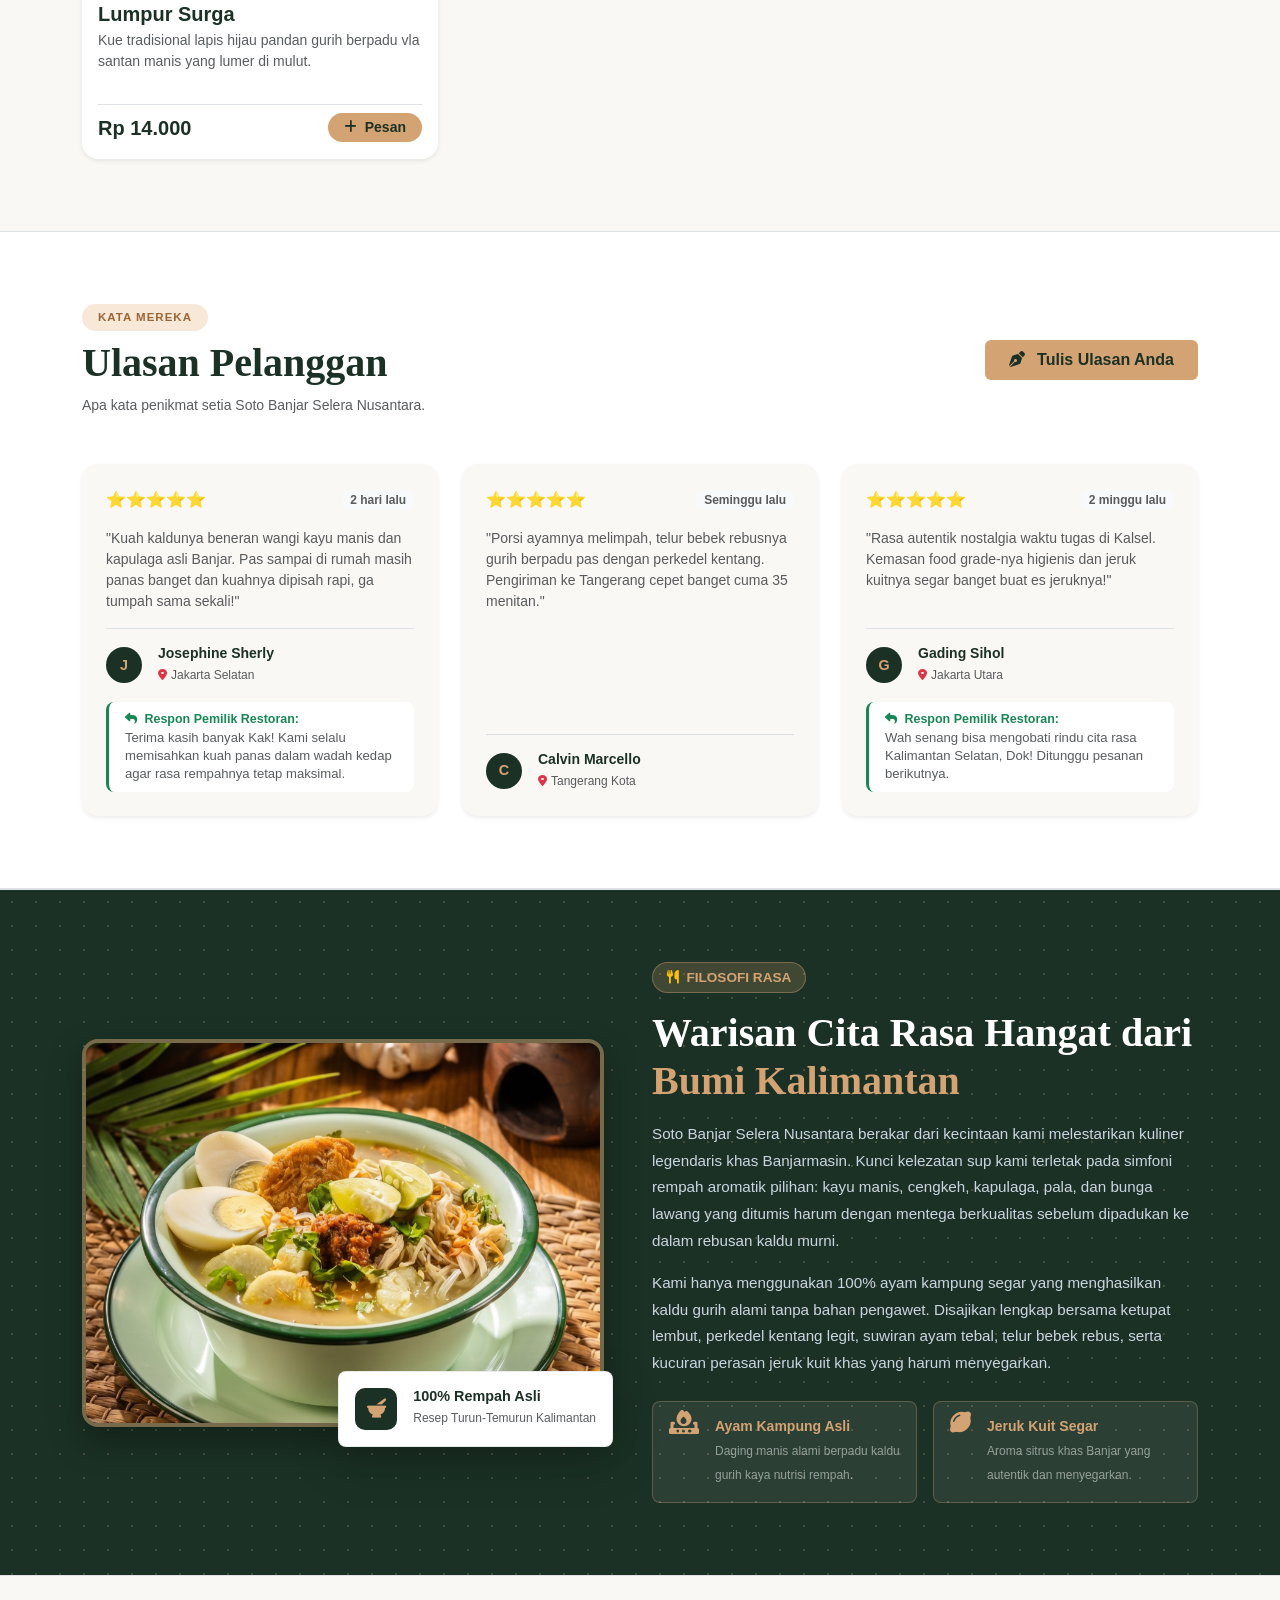
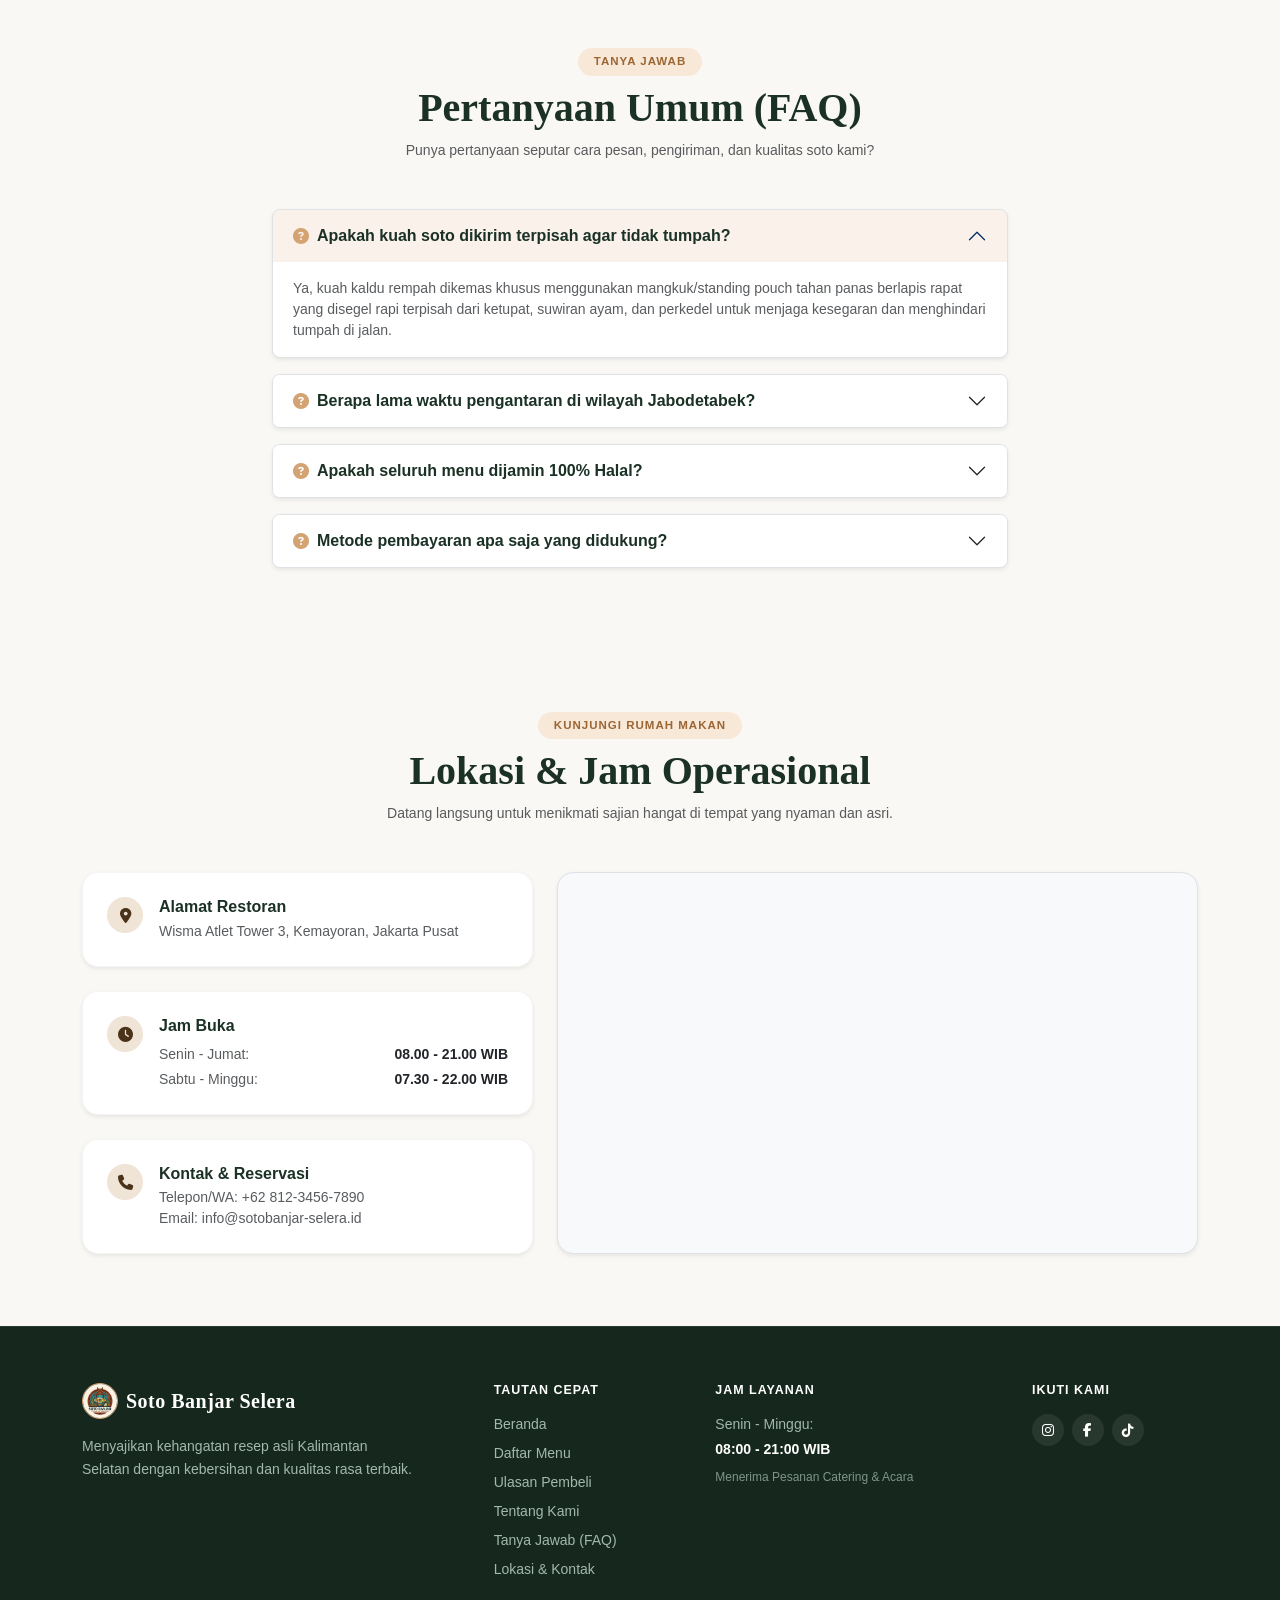
==== commit 0cb22dbc: "memperbaiki header" ====
--- a/SotoBanjar-UTS-Kelompok5/customer/index.html
+++ b/SotoBanjar-UTS-Kelompok5/customer/index.html
@@ -64,7 +64,7 @@
                     </p>
                     <div class="d-flex flex-column flex-sm-row gap-3 justify-content-center justify-content-lg-start">
                         <a href="#menu" class="btn btn-gold btn-lg px-4">Pesan Sekarang <i class="fa-solid fa-arrow-right ms-2"></i></a>
-                        <a href="#area-pengiriman" class="btn btn-outline-light btn-lg px-4">Cek Jangkauan Kirim</a>
+                        <a href="#tentang" class="btn btn-outline-light btn-lg px-4">Tentang Kami</a>
                     </div>
                 </div>
                 <div class="col-lg-5 text-center">
